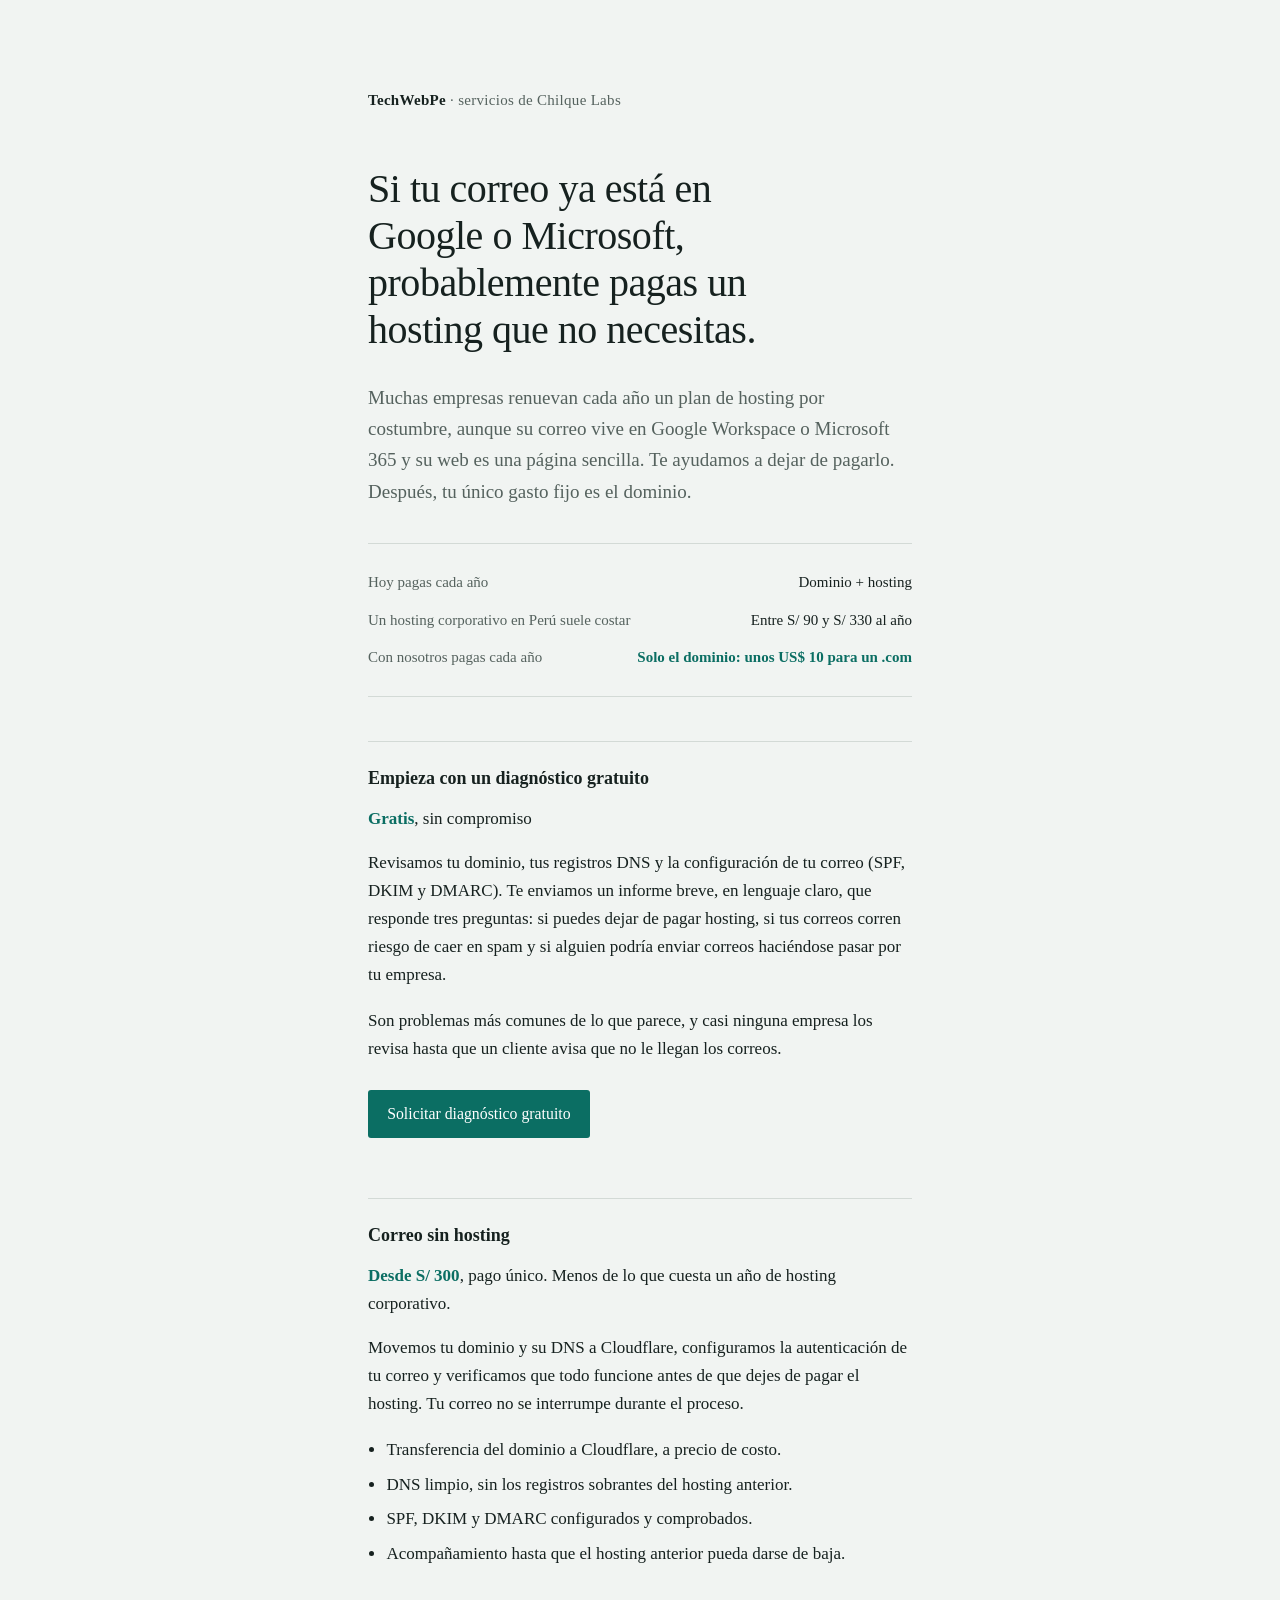
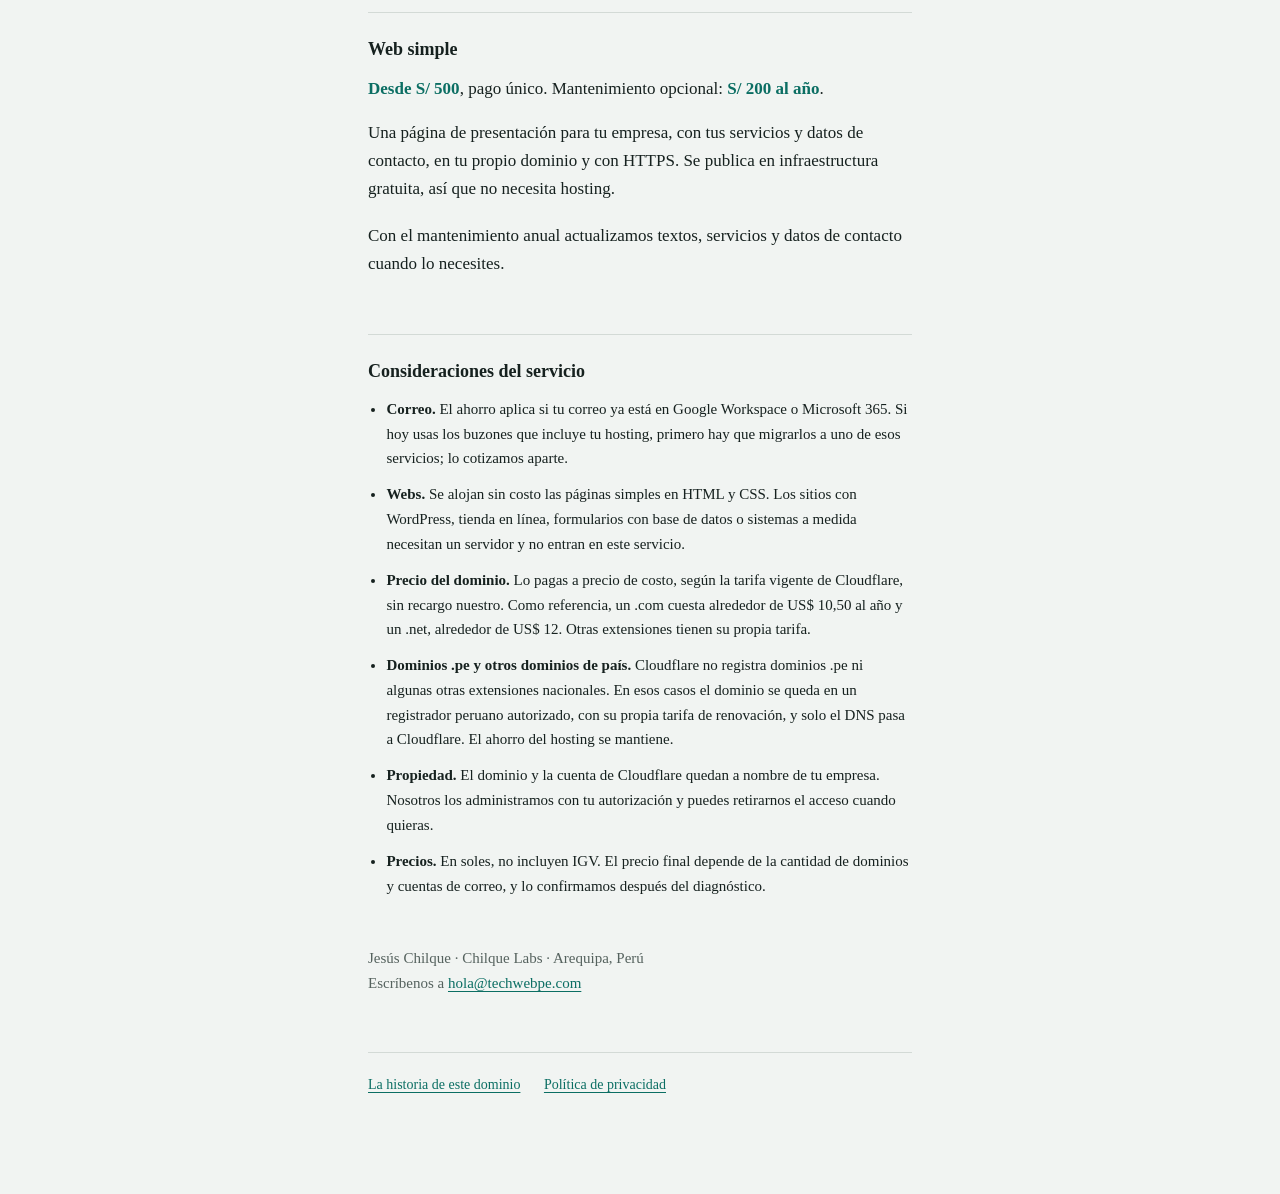
==== index.html @ 3a899a96 "Nueva portada de servicios y articulo de cierre en cierre.html" ====
<!DOCTYPE html>
<html lang="es">
<head>
<meta charset="utf-8">
<meta name="viewport" content="width=device-width, initial-scale=1">
<title>Deja de pagar un hosting que no usas — TechWebPe</title>
<meta name="description" content="Si el correo de tu empresa ya está en Google Workspace o Microsoft 365, probablemente pagas un hosting que no necesitas. Diagnóstico gratuito, migración y webs simples sin costo de hosting. Arequipa, Perú.">
<meta name="robots" content="index, follow">
<link rel="canonical" href="https://techwebpe.com/">
<link rel="stylesheet" href="estilo.css">
</head>
<body>
<main class="hoja">

  <p class="marca"><b>TechWebPe</b> · servicios de Chilque Labs</p>

  <h1>Si tu correo ya está en Google o Microsoft, probablemente pagas un hosting que no necesitas.</h1>

  <p class="entrada">Muchas empresas renuevan cada año un plan de hosting por costumbre, aunque su correo vive en Google Workspace o Microsoft 365 y su web es una página sencilla. Te ayudamos a dejar de pagarlo. Después, tu único gasto fijo es el dominio.</p>

  <dl class="comparacion">
    <div><dt>Hoy pagas cada año</dt><dd>Dominio + hosting</dd></div>
    <div><dt>Un hosting corporativo en Perú suele costar</dt><dd>Entre S/ 90 y S/ 330 al año</dd></div>
    <div class="ahora"><dt>Con nosotros pagas cada año</dt><dd>Solo el dominio: unos US$ 10 para un .com</dd></div>
  </dl>

  <section class="paquete">
    <h2>Empieza con un diagnóstico gratuito</h2>
    <p class="precio"><b>Gratis</b>, sin compromiso</p>
    <p>Revisamos tu dominio, tus registros DNS y la configuración de tu correo (SPF, DKIM y DMARC). Te enviamos un informe breve, en lenguaje claro, que responde tres preguntas: si puedes dejar de pagar hosting, si tus correos corren riesgo de caer en spam y si alguien podría enviar correos haciéndose pasar por tu empresa.</p>
    <p>Son problemas más comunes de lo que parece, y casi ninguna empresa los revisa hasta que un cliente avisa que no le llegan los correos.</p>
    <a class="llamado" href="mailto:hola@techwebpe.com?subject=Diagn%C3%B3stico%20gratuito&amp;body=Dominio%20de%20mi%20empresa%3A%20">Solicitar diagnóstico gratuito</a>
  </section>

  <section class="paquete">
    <h2>Correo sin hosting</h2>
    <p class="precio"><b>Desde S/ 300</b>, pago único. Menos de lo que cuesta un año de hosting corporativo.</p>
    <p>Movemos tu dominio y su DNS a Cloudflare, configuramos la autenticación de tu correo y verificamos que todo funcione antes de que dejes de pagar el hosting. Tu correo no se interrumpe durante el proceso.</p>
    <ul>
      <li>Transferencia del dominio a Cloudflare, a precio de costo.</li>
      <li>DNS limpio, sin los registros sobrantes del hosting anterior.</li>
      <li>SPF, DKIM y DMARC configurados y comprobados.</li>
      <li>Acompañamiento hasta que el hosting anterior pueda darse de baja.</li>
    </ul>
  </section>

  <section class="paquete">
    <h2>Web simple</h2>
    <p class="precio"><b>Desde S/ 500</b>, pago único. Mantenimiento opcional: <b>S/ 200 al año</b>.</p>
    <p>Una página de presentación para tu empresa, con tus servicios y datos de contacto, en tu propio dominio y con HTTPS. Se publica en infraestructura gratuita, así que no necesita hosting.</p>
    <p>Con el mantenimiento anual actualizamos textos, servicios y datos de contacto cuando lo necesites.</p>
  </section>

  <section class="consideraciones">
    <h2>Consideraciones del servicio</h2>
    <ul>
      <li><b>Correo.</b> El ahorro aplica si tu correo ya está en Google Workspace o Microsoft 365. Si hoy usas los buzones que incluye tu hosting, primero hay que migrarlos a uno de esos servicios; lo cotizamos aparte.</li>
      <li><b>Webs.</b> Se alojan sin costo las páginas simples en HTML y CSS. Los sitios con WordPress, tienda en línea, formularios con base de datos o sistemas a medida necesitan un servidor y no entran en este servicio.</li>
      <li><b>Precio del dominio.</b> Lo pagas a precio de costo, según la tarifa vigente de Cloudflare, sin recargo nuestro. Como referencia, un .com cuesta alrededor de US$ 10,50 al año y un .net, alrededor de US$ 12. Otras extensiones tienen su propia tarifa.</li>
      <li><b>Dominios .pe y otros dominios de país.</b> Cloudflare no registra dominios .pe ni algunas otras extensiones nacionales. En esos casos el dominio se queda en un registrador peruano autorizado, con su propia tarifa de renovación, y solo el DNS pasa a Cloudflare. El ahorro del hosting se mantiene.</li>
      <li><b>Propiedad.</b> El dominio y la cuenta de Cloudflare quedan a nombre de tu empresa. Nosotros los administramos con tu autorización y puedes retirarnos el acceso cuando quieras.</li>
      <li><b>Precios.</b> En soles, no incluyen IGV. El precio final depende de la cantidad de dominios y cuentas de correo, y lo confirmamos después del diagnóstico.</li>
    </ul>
  </section>

  <p class="firma">Jesús Chilque · Chilque Labs · Arequipa, Perú<br>
  Escríbenos a <a href="mailto:hola@techwebpe.com">hola@techwebpe.com</a></p>

  <p class="pie">
    <a href="cierre.html">La historia de este dominio</a>
    <a href="privacidad.html">Política de privacidad</a>
  </p>

</main>
</body>
</html>
---- estilo.css ----
/* TechWebPe — hoja de estilo única. Sin dependencias externas. */

:root {
  --papel: #f1f4f2;
  --tinta: #16211f;
  --tinta-suave: #55625e;
  --regla: #d3dad6;
  --acento: #0b6e63;
  --medida: 34rem;
}

*,
*::before,
*::after {
  box-sizing: border-box;
}

html {
  -webkit-text-size-adjust: 100%;
}

body {
  margin: 0;
  padding: 0 1.5rem 5rem;
  background: var(--papel);
  color: var(--tinta);
  font-family: Iowan Old Style, Palatino Linotype, Palatino, Georgia, serif;
  font-size: 1.0625rem;
  line-height: 1.65;
  text-rendering: optimizeLegibility;
}

.hoja {
  max-width: var(--medida);
  margin: 0 auto;
  padding-top: 5.5rem;
}

.marca {
  margin: 0 0 3.25rem;
  font-size: 0.9375rem;
  letter-spacing: 0.02em;
  color: var(--tinta-suave);
}

.marca b {
  font-weight: 600;
  color: var(--tinta);
}

h1 {
  margin: 0 0 1.75rem;
  font-size: clamp(1.75rem, 5.5vw, 2.5rem);
  font-weight: 400;
  line-height: 1.18;
  letter-spacing: -0.012em;
  max-width: 22ch;
}

h2 {
  margin: 3rem 0 0.875rem;
  font-size: 1.125rem;
  font-weight: 600;
  line-height: 1.35;
}

p {
  margin: 0 0 1.15rem;
}

.entrada {
  font-size: 1.1875rem;
  color: var(--tinta-suave);
}

a {
  color: var(--acento);
  text-decoration-thickness: 1px;
  text-underline-offset: 0.18em;
}

a:hover {
  color: var(--tinta);
}

a:focus-visible {
  outline: 2px solid var(--acento);
  outline-offset: 3px;
  border-radius: 2px;
}

/* Ficha técnica: pares dato/valor, no decoración */
.ficha {
  margin: 3.5rem 0 0;
  padding-top: 1.25rem;
  border-top: 1px solid var(--regla);
  font-size: 0.9375rem;
  line-height: 1.5;
}

.ficha div {
  display: flex;
  gap: 1rem;
  padding: 0.45rem 0;
}

.ficha dt {
  flex: 0 0 9.5rem;
  color: var(--tinta-suave);
}

.ficha dd {
  margin: 0;
}

.pie {
  margin-top: 3.5rem;
  padding-top: 1.25rem;
  border-top: 1px solid var(--regla);
  font-size: 0.875rem;
  color: var(--tinta-suave);
}

.pie a + a {
  margin-left: 1.25rem;
}

ul {
  margin: 0 0 1.15rem;
  padding-left: 1.15rem;
}

li {
  margin-bottom: 0.4rem;
}

@media (max-width: 30rem) {
  .hoja {
    padding-top: 3.5rem;
  }

  .ficha div {
    display: block;
  }

  .ficha dt {
    margin-bottom: 0.1rem;
  }
}

/* --- Gráfico y datos de la página de cierre --- */

.grafico {
  margin: 2.5rem 0 2.75rem;
}

.grafico svg {
  display: block;
  width: 100%;
  height: auto;
}

.grafico figcaption {
  margin-top: 0.75rem;
  font-size: 0.875rem;
  line-height: 1.5;
  color: var(--tinta-suave);
}

.barra {
  fill: var(--acento);
}

.eje {
  stroke: var(--regla);
  stroke-width: 1;
}

.rotulo {
  fill: #55625e;
  font-family: inherit;
  font-size: 11px;
}

.cifras {
  margin: 2.25rem 0;
  padding: 1.5rem 0;
  border-top: 1px solid var(--regla);
  border-bottom: 1px solid var(--regla);
}

.cifras div {
  display: flex;
  justify-content: space-between;
  gap: 1rem;
  padding: 0.4rem 0;
  font-size: 0.9375rem;
}

.cifras dt {
  color: var(--tinta-suave);
}

.cifras dd {
  margin: 0;
  font-variant-numeric: tabular-nums;
}

.firma {
  margin-top: 3rem;
  font-size: 0.9375rem;
  color: var(--tinta-suave);
}

/* --- Portada de servicios --- */

.marca a {
  color: inherit;
  text-decoration: none;
}

.comparacion {
  margin: 2.25rem 0 2.5rem;
  padding: 1.25rem 0;
  border-top: 1px solid var(--regla);
  border-bottom: 1px solid var(--regla);
}

.comparacion div {
  display: flex;
  justify-content: space-between;
  gap: 1rem;
  padding: 0.4rem 0;
  font-size: 0.9375rem;
}

.comparacion dt {
  color: var(--tinta-suave);
}

.comparacion dd {
  margin: 0;
  text-align: right;
}

.comparacion .ahora dd {
  color: var(--acento);
  font-weight: 600;
}

.paquete {
  margin: 2.75rem 0 0;
  padding-top: 1.5rem;
  border-top: 1px solid var(--regla);
}

.paquete h2 {
  margin-top: 0;
}

.precio {
  margin: 0 0 1rem;
  font-size: 1.0625rem;
}

.precio b {
  font-weight: 600;
  color: var(--acento);
}

.llamado {
  display: inline-block;
  margin: 0.5rem 0 1rem;
  padding: 0.7rem 1.2rem;
  background: var(--acento);
  color: #ffffff;
  text-decoration: none;
  border-radius: 3px;
  font-size: 0.9875rem;
}

.llamado:hover {
  background: var(--tinta);
  color: #ffffff;
}

.consideraciones {
  margin-top: 3.5rem;
  padding-top: 1.5rem;
  border-top: 1px solid var(--regla);
  font-size: 0.9375rem;
}

.consideraciones h2 {
  margin-top: 0;
}

.consideraciones li {
  margin-bottom: 0.7rem;
}

@media (max-width: 30rem) {
  .comparacion div {
    display: block;
  }

  .comparacion dd {
    text-align: left;
  }
}
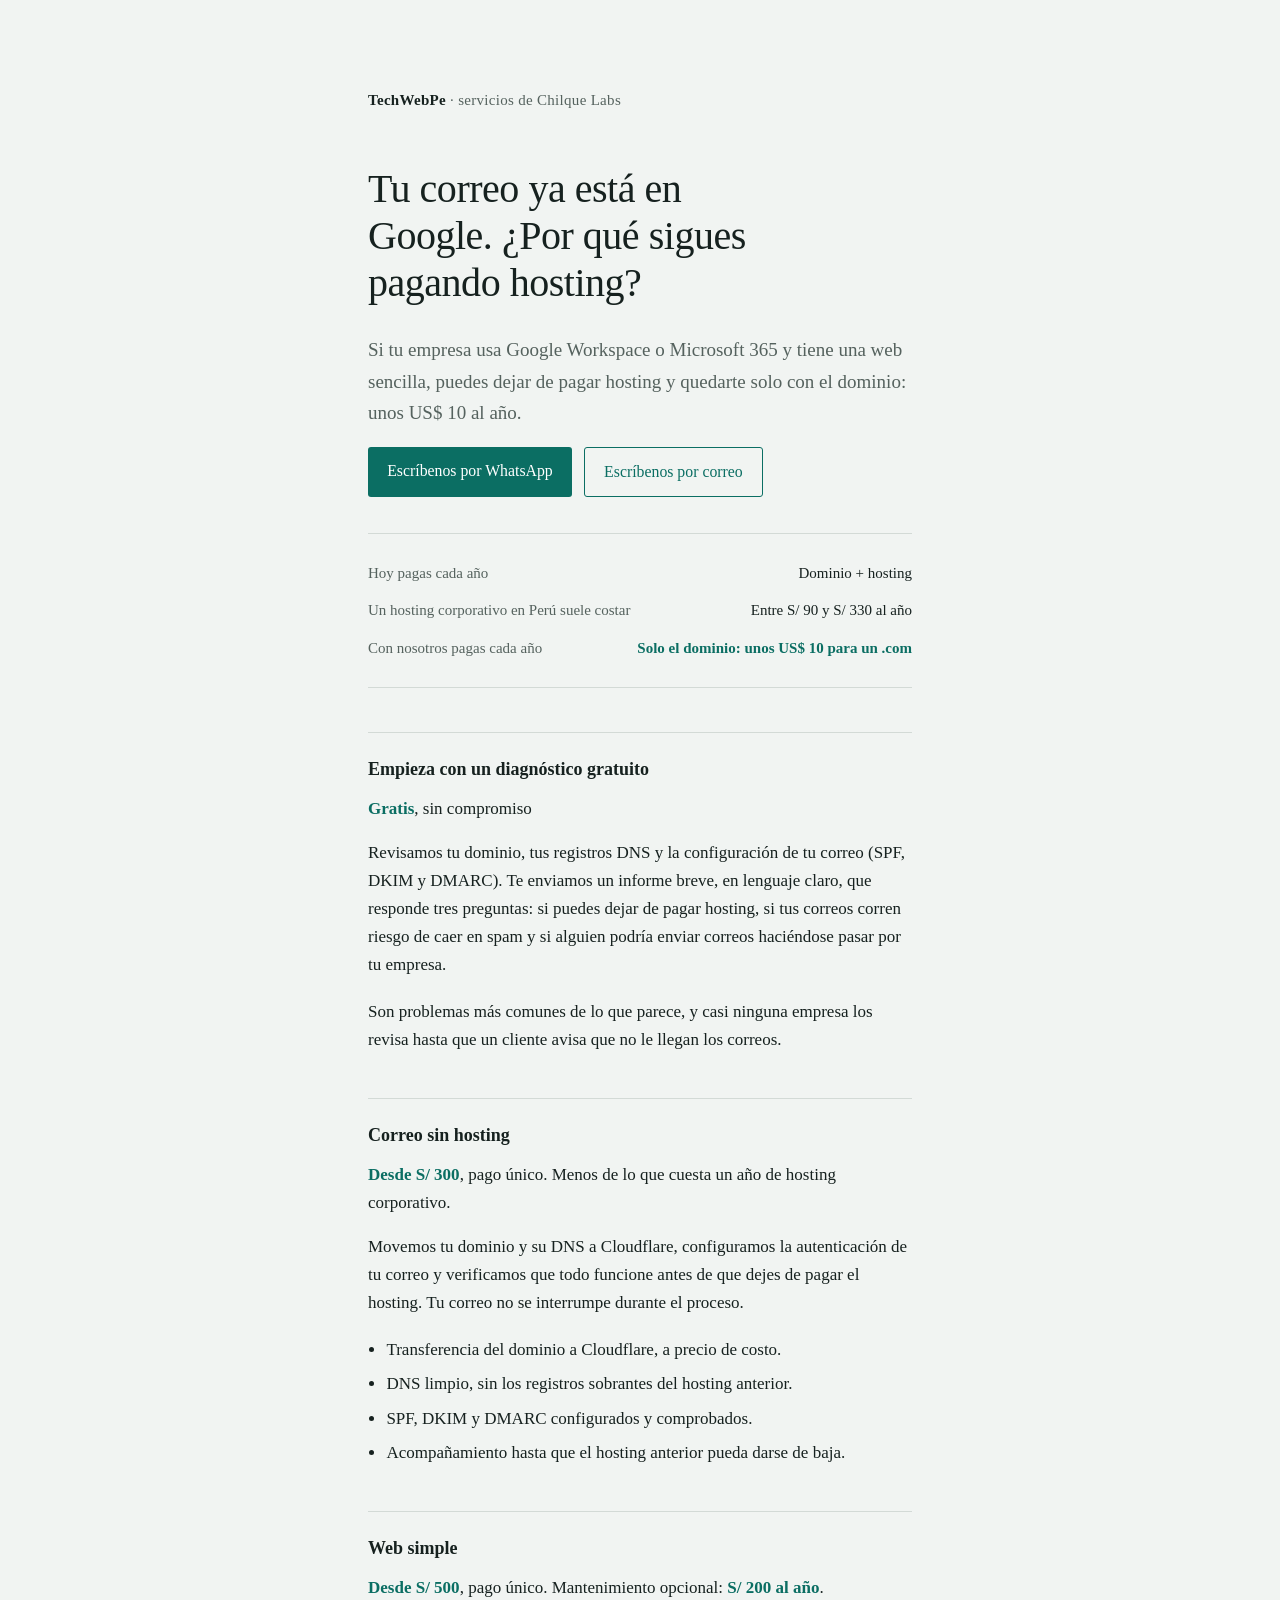
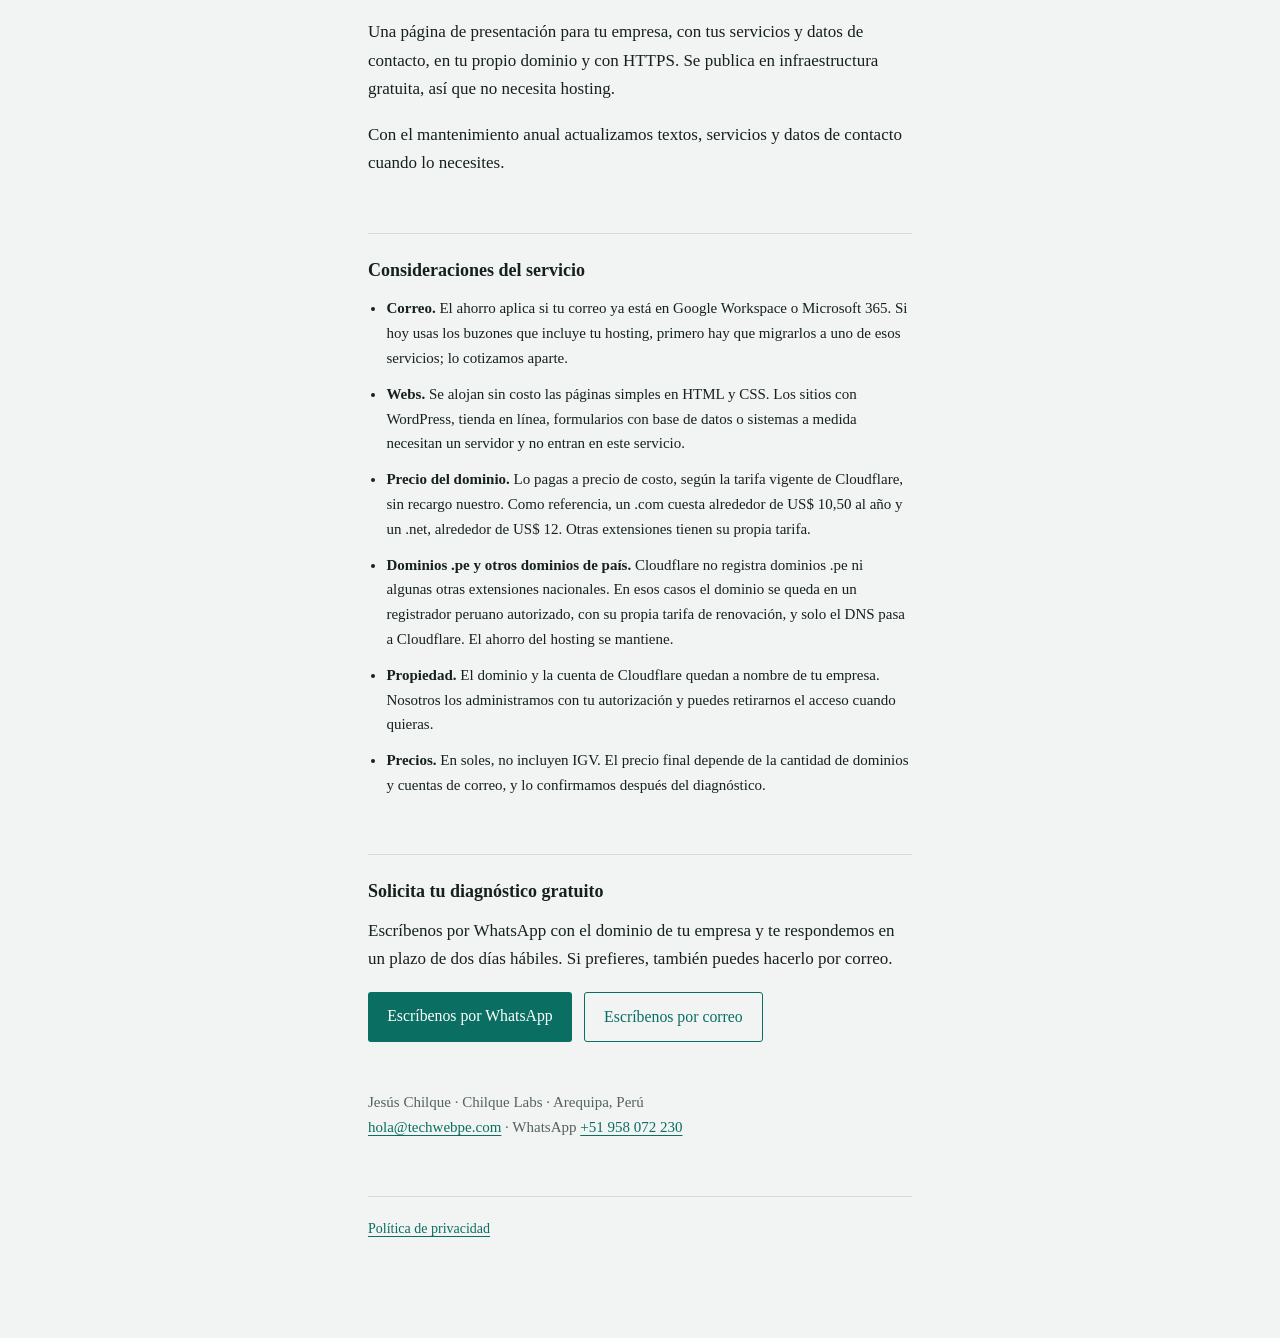
==== commit 5eaec611: "Portada con contacto por WhatsApp (version correcta)" ====
--- a/index.html
+++ b/index.html
@@ -3,8 +3,8 @@
 <head>
 <meta charset="utf-8">
 <meta name="viewport" content="width=device-width, initial-scale=1">
-<title>Deja de pagar un hosting que no usas — TechWebPe</title>
-<meta name="description" content="Si el correo de tu empresa ya está en Google Workspace o Microsoft 365, probablemente pagas un hosting que no necesitas. Diagnóstico gratuito, migración y webs simples sin costo de hosting. Arequipa, Perú.">
+<title>Tu correo ya está en Google. ¿Por qué sigues pagando hosting? — TechWebPe</title>
+<meta name="description" content="Si el correo de tu empresa ya está en Google Workspace o Microsoft 365, puedes dejar de pagar hosting y quedarte solo con el dominio. Diagnóstico gratuito, migración y webs simples sin costo de hosting. Arequipa, Perú.">
 <meta name="robots" content="index, follow">
 <link rel="canonical" href="https://techwebpe.com/">
 <link rel="stylesheet" href="estilo.css">
@@ -14,9 +14,14 @@
 
   <p class="marca"><b>TechWebPe</b> · servicios de Chilque Labs</p>
 
-  <h1>Si tu correo ya está en Google o Microsoft, probablemente pagas un hosting que no necesitas.</h1>
+  <h1>Tu correo ya está en Google. ¿Por qué sigues pagando hosting?</h1>
 
-  <p class="entrada">Muchas empresas renuevan cada año un plan de hosting por costumbre, aunque su correo vive en Google Workspace o Microsoft 365 y su web es una página sencilla. Te ayudamos a dejar de pagarlo. Después, tu único gasto fijo es el dominio.</p>
+  <p class="entrada">Si tu empresa usa Google Workspace o Microsoft 365 y tiene una web sencilla, puedes dejar de pagar hosting y quedarte solo con el dominio: unos US$ 10 al año.</p>
+
+  <p class="acciones">
+    <a class="llamado" href="https://wa.me/51958072230?text=Hola%2C%20quiero%20el%20diagn%C3%B3stico%20gratuito%20de%20mi%20dominio%20y%20correo.">Escríbenos por WhatsApp</a>
+    <a class="llamado secundario" href="mailto:hola@techwebpe.com?subject=Diagn%C3%B3stico%20gratuito&amp;body=Dominio%20de%20mi%20empresa%3A%20">Escríbenos por correo</a>
+  </p>
 
   <dl class="comparacion">
     <div><dt>Hoy pagas cada año</dt><dd>Dominio + hosting</dd></div>
@@ -29,7 +34,6 @@
     <p class="precio"><b>Gratis</b>, sin compromiso</p>
     <p>Revisamos tu dominio, tus registros DNS y la configuración de tu correo (SPF, DKIM y DMARC). Te enviamos un informe breve, en lenguaje claro, que responde tres preguntas: si puedes dejar de pagar hosting, si tus correos corren riesgo de caer en spam y si alguien podría enviar correos haciéndose pasar por tu empresa.</p>
     <p>Son problemas más comunes de lo que parece, y casi ninguna empresa los revisa hasta que un cliente avisa que no le llegan los correos.</p>
-    <a class="llamado" href="mailto:hola@techwebpe.com?subject=Diagn%C3%B3stico%20gratuito&amp;body=Dominio%20de%20mi%20empresa%3A%20">Solicitar diagnóstico gratuito</a>
   </section>
 
   <section class="paquete">
@@ -63,14 +67,23 @@
     </ul>
   </section>
 
+  <section class="contacto" id="contacto">
+    <h2>Solicita tu diagnóstico gratuito</h2>
+    <p>Escríbenos por WhatsApp con el dominio de tu empresa y te respondemos en un plazo de dos días hábiles. Si prefieres, también puedes hacerlo por correo.</p>
+    <p class="acciones">
+      <a class="llamado" href="https://wa.me/51958072230?text=Hola%2C%20quiero%20el%20diagn%C3%B3stico%20gratuito.%20Dominio%20de%20mi%20empresa%3A%20">Escríbenos por WhatsApp</a>
+      <a class="llamado secundario" href="mailto:hola@techwebpe.com?subject=Diagn%C3%B3stico%20gratuito&amp;body=Dominio%20de%20mi%20empresa%3A%20">Escríbenos por correo</a>
+    </p>
+  </section>
+
   <p class="firma">Jesús Chilque · Chilque Labs · Arequipa, Perú<br>
-  Escríbenos a <a href="mailto:hola@techwebpe.com">hola@techwebpe.com</a></p>
+  <a href="mailto:hola@techwebpe.com">hola@techwebpe.com</a> · WhatsApp <a href="https://wa.me/51958072230">+51 958 072 230</a></p>
 
   <p class="pie">
-    <a href="cierre.html">La historia de este dominio</a>
     <a href="privacidad.html">Política de privacidad</a>
   </p>
 
 </main>
+
 </body>
 </html>
--- a/estilo.css
+++ b/estilo.css
@@ -308,3 +308,114 @@
     text-align: left;
   }
 }
+
+/* --- Acciones y formulario de contacto --- */
+
+.acciones {
+  display: flex;
+  flex-wrap: wrap;
+  gap: 0.75rem;
+  margin: 0.5rem 0 0;
+}
+
+.acciones .llamado {
+  margin: 0;
+}
+
+.llamado.secundario {
+  background: transparent;
+  color: var(--acento);
+  border: 1px solid var(--acento);
+}
+
+.llamado.secundario:hover {
+  background: var(--acento);
+  color: #ffffff;
+}
+
+.contacto {
+  margin-top: 3.5rem;
+  padding-top: 1.5rem;
+  border-top: 1px solid var(--regla);
+}
+
+.contacto h2 {
+  margin-top: 0;
+}
+
+.contacto form {
+  display: flex;
+  flex-direction: column;
+}
+
+.contacto label {
+  margin: 1rem 0 0.3rem;
+  font-size: 0.9375rem;
+}
+
+.contacto .opcional {
+  color: var(--tinta-suave);
+}
+
+.contacto input,
+.contacto textarea {
+  width: 100%;
+  padding: 0.6rem 0.7rem;
+  font: inherit;
+  font-size: 1rem;
+  color: var(--tinta);
+  background: #ffffff;
+  border: 1px solid var(--regla);
+  border-radius: 3px;
+}
+
+.contacto input:focus-visible,
+.contacto textarea:focus-visible {
+  outline: 2px solid var(--acento);
+  outline-offset: 1px;
+  border-color: var(--acento);
+}
+
+.contacto .cf-turnstile {
+  margin-top: 1.25rem;
+}
+
+.contacto button.llamado {
+  align-self: flex-start;
+  margin-top: 1.25rem;
+  border: 0;
+  font: inherit;
+  cursor: pointer;
+}
+
+.contacto button.llamado:disabled {
+  opacity: 0.6;
+  cursor: wait;
+}
+
+.trampa {
+  position: absolute;
+  left: -9999px;
+  width: 1px;
+  height: 1px;
+  overflow: hidden;
+}
+
+.estado {
+  min-height: 1.5rem;
+  margin: 1rem 0 0;
+  font-size: 0.9375rem;
+}
+
+.estado.exito {
+  color: var(--acento);
+}
+
+.estado.error {
+  color: #a3312a;
+}
+
+.nota {
+  font-size: 0.875rem;
+  color: var(--tinta-suave);
+}
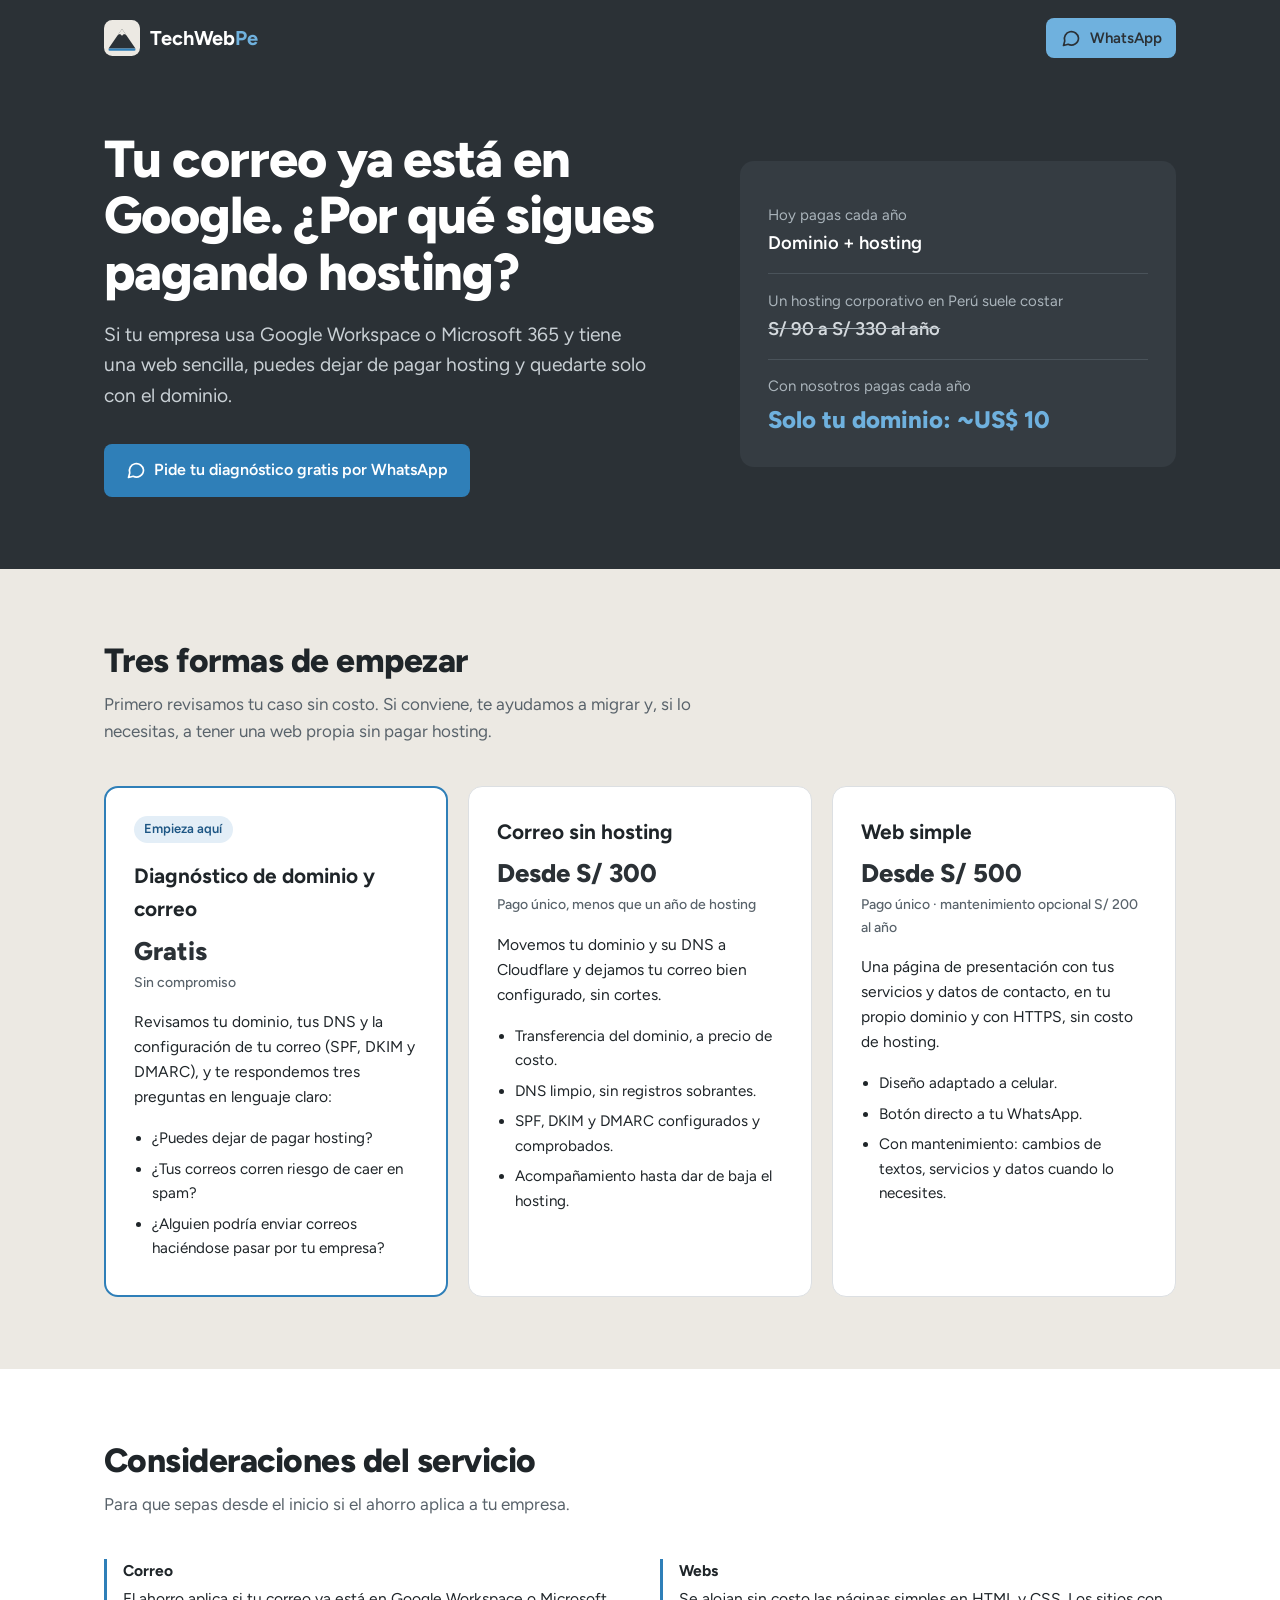
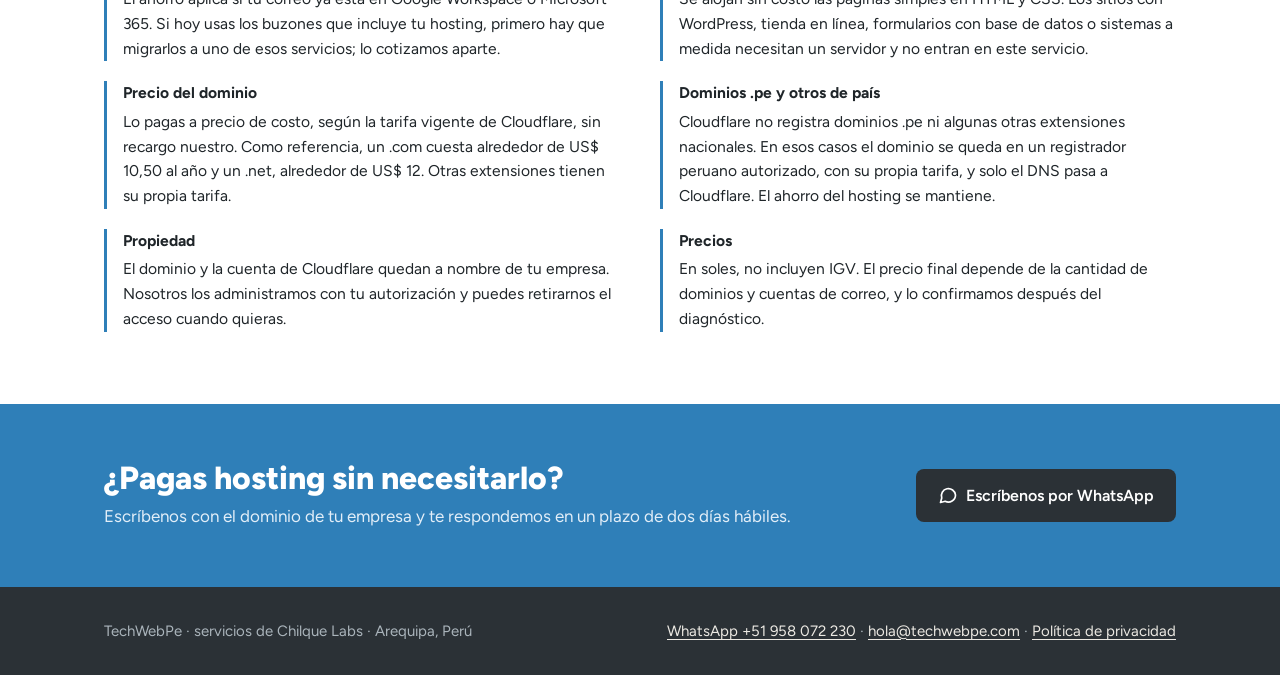
==== commit 672167be: "Nueva identidad visual y WhatsApp en pestaña nueva" ====
--- a/index.html
+++ b/index.html
@@ -6,84 +6,129 @@
 <title>Tu correo ya está en Google. ¿Por qué sigues pagando hosting? — TechWebPe</title>
 <meta name="description" content="Si el correo de tu empresa ya está en Google Workspace o Microsoft 365, puedes dejar de pagar hosting y quedarte solo con el dominio. Diagnóstico gratuito, migración y webs simples sin costo de hosting. Arequipa, Perú.">
 <meta name="robots" content="index, follow">
+<meta name="theme-color" content="#2b3136">
 <link rel="canonical" href="https://techwebpe.com/">
+<link rel="icon" href="logo.svg" type="image/svg+xml">
+<link rel="preconnect" href="https://fonts.googleapis.com">
+<link rel="preconnect" href="https://fonts.gstatic.com" crossorigin>
+<link href="https://fonts.googleapis.com/css2?family=Figtree:wght@400;500;600;700;800&display=swap" rel="stylesheet">
 <link rel="stylesheet" href="estilo.css">
 </head>
 <body>
-<main class="hoja">
 
-  <p class="marca"><b>TechWebPe</b> · servicios de Chilque Labs</p>
+<header class="cabecera">
+  <div class="contenedor">
+    <a class="logo" href="./"><img src="logo.svg" alt="" width="36" height="36"><span>TechWeb<b>Pe</b></span></a>
+    <a class="boton claro chico" aria-label="Escríbenos por WhatsApp" href="https://wa.me/51958072230?text=Hola%2C%20quiero%20el%20diagn%C3%B3stico%20gratuito%20de%20mi%20dominio%20y%20correo." target="_blank" rel="noopener noreferrer">
+      <svg viewBox="0 0 24 24" fill="none" stroke="currentColor" stroke-width="2" stroke-linecap="round" stroke-linejoin="round" aria-hidden="true"><path d="M21 12a8.5 8.5 0 0 1-12.4 7.5L3 21l1.5-5.4A8.5 8.5 0 1 1 21 12z"/></svg>
+      <span>WhatsApp</span>
+    </a>
+  </div>
+</header>
 
-  <h1>Tu correo ya está en Google. ¿Por qué sigues pagando hosting?</h1>
+<main>
 
-  <p class="entrada">Si tu empresa usa Google Workspace o Microsoft 365 y tiene una web sencilla, puedes dejar de pagar hosting y quedarte solo con el dominio: unos US$ 10 al año.</p>
+  <section class="portada">
+    <div class="contenedor">
+      <div>
+        <h1>Tu correo ya está en Google. ¿Por qué sigues pagando hosting?</h1>
+        <p class="entrada">Si tu empresa usa Google Workspace o Microsoft 365 y tiene una web sencilla, puedes dejar de pagar hosting y quedarte solo con el dominio.</p>
+        <a class="boton" href="https://wa.me/51958072230?text=Hola%2C%20quiero%20el%20diagn%C3%B3stico%20gratuito%20de%20mi%20dominio%20y%20correo." target="_blank" rel="noopener noreferrer">
+          <svg viewBox="0 0 24 24" fill="none" stroke="currentColor" stroke-width="2" stroke-linecap="round" stroke-linejoin="round" aria-hidden="true"><path d="M21 12a8.5 8.5 0 0 1-12.4 7.5L3 21l1.5-5.4A8.5 8.5 0 1 1 21 12z"/></svg>
+          Pide tu diagnóstico gratis por WhatsApp
+        </a>
+      </div>
 
-  <p class="acciones">
-    <a class="llamado" href="https://wa.me/51958072230?text=Hola%2C%20quiero%20el%20diagn%C3%B3stico%20gratuito%20de%20mi%20dominio%20y%20correo.">Escríbenos por WhatsApp</a>
-    <a class="llamado secundario" href="mailto:hola@techwebpe.com?subject=Diagn%C3%B3stico%20gratuito&amp;body=Dominio%20de%20mi%20empresa%3A%20">Escríbenos por correo</a>
-  </p>
-
-  <dl class="comparacion">
-    <div><dt>Hoy pagas cada año</dt><dd>Dominio + hosting</dd></div>
-    <div><dt>Un hosting corporativo en Perú suele costar</dt><dd>Entre S/ 90 y S/ 330 al año</dd></div>
-    <div class="ahora"><dt>Con nosotros pagas cada año</dt><dd>Solo el dominio: unos US$ 10 para un .com</dd></div>
-  </dl>
-
-  <section class="paquete">
-    <h2>Empieza con un diagnóstico gratuito</h2>
-    <p class="precio"><b>Gratis</b>, sin compromiso</p>
-    <p>Revisamos tu dominio, tus registros DNS y la configuración de tu correo (SPF, DKIM y DMARC). Te enviamos un informe breve, en lenguaje claro, que responde tres preguntas: si puedes dejar de pagar hosting, si tus correos corren riesgo de caer en spam y si alguien podría enviar correos haciéndose pasar por tu empresa.</p>
-    <p>Son problemas más comunes de lo que parece, y casi ninguna empresa los revisa hasta que un cliente avisa que no le llegan los correos.</p>
+      <div class="ahorro">
+        <dl>
+          <div class="fila"><dt>Hoy pagas cada año</dt><dd>Dominio + hosting</dd></div>
+          <div class="fila tachado"><dt>Un hosting corporativo en Perú suele costar</dt><dd>S/ 90 a S/ 330 al año</dd></div>
+          <div class="fila ahora"><dt>Con nosotros pagas cada año</dt><dd>Solo tu dominio: ~US$ 10</dd></div>
+        </dl>
+      </div>
+    </div>
   </section>
 
-  <section class="paquete">
-    <h2>Correo sin hosting</h2>
-    <p class="precio"><b>Desde S/ 300</b>, pago único. Menos de lo que cuesta un año de hosting corporativo.</p>
-    <p>Movemos tu dominio y su DNS a Cloudflare, configuramos la autenticación de tu correo y verificamos que todo funcione antes de que dejes de pagar el hosting. Tu correo no se interrumpe durante el proceso.</p>
-    <ul>
-      <li>Transferencia del dominio a Cloudflare, a precio de costo.</li>
-      <li>DNS limpio, sin los registros sobrantes del hosting anterior.</li>
-      <li>SPF, DKIM y DMARC configurados y comprobados.</li>
-      <li>Acompañamiento hasta que el hosting anterior pueda darse de baja.</li>
-    </ul>
+  <section class="seccion sillar">
+    <div class="contenedor">
+      <h2>Tres formas de empezar</h2>
+      <p class="intro">Primero revisamos tu caso sin costo. Si conviene, te ayudamos a migrar y, si lo necesitas, a tener una web propia sin pagar hosting.</p>
+
+      <div class="paquetes">
+        <article class="paquete destacado">
+          <p class="etiqueta">Empieza aquí</p>
+          <h3>Diagnóstico de dominio y correo</h3>
+          <p class="precio">Gratis<small>Sin compromiso</small></p>
+          <p>Revisamos tu dominio, tus DNS y la configuración de tu correo (SPF, DKIM y DMARC), y te respondemos tres preguntas en lenguaje claro:</p>
+          <ul>
+            <li>¿Puedes dejar de pagar hosting?</li>
+            <li>¿Tus correos corren riesgo de caer en spam?</li>
+            <li>¿Alguien podría enviar correos haciéndose pasar por tu empresa?</li>
+          </ul>
+        </article>
+
+        <article class="paquete">
+          <h3>Correo sin hosting</h3>
+          <p class="precio">Desde S/ 300<small>Pago único, menos que un año de hosting</small></p>
+          <p>Movemos tu dominio y su DNS a Cloudflare y dejamos tu correo bien configurado, sin cortes.</p>
+          <ul>
+            <li>Transferencia del dominio, a precio de costo.</li>
+            <li>DNS limpio, sin registros sobrantes.</li>
+            <li>SPF, DKIM y DMARC configurados y comprobados.</li>
+            <li>Acompañamiento hasta dar de baja el hosting.</li>
+          </ul>
+        </article>
+
+        <article class="paquete">
+          <h3>Web simple</h3>
+          <p class="precio">Desde S/ 500<small>Pago único · mantenimiento opcional S/ 200 al año</small></p>
+          <p>Una página de presentación con tus servicios y datos de contacto, en tu propio dominio y con HTTPS, sin costo de hosting.</p>
+          <ul>
+            <li>Diseño adaptado a celular.</li>
+            <li>Botón directo a tu WhatsApp.</li>
+            <li>Con mantenimiento: cambios de textos, servicios y datos cuando lo necesites.</li>
+          </ul>
+        </article>
+      </div>
+    </div>
   </section>
 
-  <section class="paquete">
-    <h2>Web simple</h2>
-    <p class="precio"><b>Desde S/ 500</b>, pago único. Mantenimiento opcional: <b>S/ 200 al año</b>.</p>
-    <p>Una página de presentación para tu empresa, con tus servicios y datos de contacto, en tu propio dominio y con HTTPS. Se publica en infraestructura gratuita, así que no necesita hosting.</p>
-    <p>Con el mantenimiento anual actualizamos textos, servicios y datos de contacto cuando lo necesites.</p>
+  <section class="seccion">
+    <div class="contenedor">
+      <h2>Consideraciones del servicio</h2>
+      <p class="intro">Para que sepas desde el inicio si el ahorro aplica a tu empresa.</p>
+      <ul class="consideraciones">
+        <li><b>Correo</b>El ahorro aplica si tu correo ya está en Google Workspace o Microsoft 365. Si hoy usas los buzones que incluye tu hosting, primero hay que migrarlos a uno de esos servicios; lo cotizamos aparte.</li>
+        <li><b>Webs</b>Se alojan sin costo las páginas simples en HTML y CSS. Los sitios con WordPress, tienda en línea, formularios con base de datos o sistemas a medida necesitan un servidor y no entran en este servicio.</li>
+        <li><b>Precio del dominio</b>Lo pagas a precio de costo, según la tarifa vigente de Cloudflare, sin recargo nuestro. Como referencia, un .com cuesta alrededor de US$ 10,50 al año y un .net, alrededor de US$ 12. Otras extensiones tienen su propia tarifa.</li>
+        <li><b>Dominios .pe y otros de país</b>Cloudflare no registra dominios .pe ni algunas otras extensiones nacionales. En esos casos el dominio se queda en un registrador peruano autorizado, con su propia tarifa, y solo el DNS pasa a Cloudflare. El ahorro del hosting se mantiene.</li>
+        <li><b>Propiedad</b>El dominio y la cuenta de Cloudflare quedan a nombre de tu empresa. Nosotros los administramos con tu autorización y puedes retirarnos el acceso cuando quieras.</li>
+        <li><b>Precios</b>En soles, no incluyen IGV. El precio final depende de la cantidad de dominios y cuentas de correo, y lo confirmamos después del diagnóstico.</li>
+      </ul>
+    </div>
   </section>
 
-  <section class="consideraciones">
-    <h2>Consideraciones del servicio</h2>
-    <ul>
-      <li><b>Correo.</b> El ahorro aplica si tu correo ya está en Google Workspace o Microsoft 365. Si hoy usas los buzones que incluye tu hosting, primero hay que migrarlos a uno de esos servicios; lo cotizamos aparte.</li>
-      <li><b>Webs.</b> Se alojan sin costo las páginas simples en HTML y CSS. Los sitios con WordPress, tienda en línea, formularios con base de datos o sistemas a medida necesitan un servidor y no entran en este servicio.</li>
-      <li><b>Precio del dominio.</b> Lo pagas a precio de costo, según la tarifa vigente de Cloudflare, sin recargo nuestro. Como referencia, un .com cuesta alrededor de US$ 10,50 al año y un .net, alrededor de US$ 12. Otras extensiones tienen su propia tarifa.</li>
-      <li><b>Dominios .pe y otros dominios de país.</b> Cloudflare no registra dominios .pe ni algunas otras extensiones nacionales. En esos casos el dominio se queda en un registrador peruano autorizado, con su propia tarifa de renovación, y solo el DNS pasa a Cloudflare. El ahorro del hosting se mantiene.</li>
-      <li><b>Propiedad.</b> El dominio y la cuenta de Cloudflare quedan a nombre de tu empresa. Nosotros los administramos con tu autorización y puedes retirarnos el acceso cuando quieras.</li>
-      <li><b>Precios.</b> En soles, no incluyen IGV. El precio final depende de la cantidad de dominios y cuentas de correo, y lo confirmamos después del diagnóstico.</li>
-    </ul>
+  <section class="final">
+    <div class="contenedor">
+      <div>
+        <h2>¿Pagas hosting sin necesitarlo?</h2>
+        <p>Escríbenos con el dominio de tu empresa y te respondemos en un plazo de dos días hábiles.</p>
+      </div>
+      <a class="boton" href="https://wa.me/51958072230?text=Hola%2C%20quiero%20el%20diagn%C3%B3stico%20gratuito.%20Dominio%20de%20mi%20empresa%3A%20" target="_blank" rel="noopener noreferrer">
+        <svg viewBox="0 0 24 24" fill="none" stroke="currentColor" stroke-width="2" stroke-linecap="round" stroke-linejoin="round" aria-hidden="true"><path d="M21 12a8.5 8.5 0 0 1-12.4 7.5L3 21l1.5-5.4A8.5 8.5 0 1 1 21 12z"/></svg>
+        Escríbenos por WhatsApp
+      </a>
+    </div>
   </section>
-
-  <section class="contacto" id="contacto">
-    <h2>Solicita tu diagnóstico gratuito</h2>
-    <p>Escríbenos por WhatsApp con el dominio de tu empresa y te respondemos en un plazo de dos días hábiles. Si prefieres, también puedes hacerlo por correo.</p>
-    <p class="acciones">
-      <a class="llamado" href="https://wa.me/51958072230?text=Hola%2C%20quiero%20el%20diagn%C3%B3stico%20gratuito.%20Dominio%20de%20mi%20empresa%3A%20">Escríbenos por WhatsApp</a>
-      <a class="llamado secundario" href="mailto:hola@techwebpe.com?subject=Diagn%C3%B3stico%20gratuito&amp;body=Dominio%20de%20mi%20empresa%3A%20">Escríbenos por correo</a>
-    </p>
-  </section>
-
-  <p class="firma">Jesús Chilque · Chilque Labs · Arequipa, Perú<br>
-  <a href="mailto:hola@techwebpe.com">hola@techwebpe.com</a> · WhatsApp <a href="https://wa.me/51958072230">+51 958 072 230</a></p>
-
-  <p class="pie">
-    <a href="privacidad.html">Política de privacidad</a>
-  </p>
 
 </main>
 
+<footer class="pie">
+  <div class="contenedor">
+    <p>TechWebPe · servicios de Chilque Labs · Arequipa, Perú</p>
+    <p><a href="https://wa.me/51958072230" target="_blank" rel="noopener noreferrer">WhatsApp +51 958 072 230</a> · <a href="mailto:hola@techwebpe.com">hola@techwebpe.com</a> · <a href="privacidad.html">Política de privacidad</a></p>
+  </div>
+</footer>
+
 </body>
 </html>
--- a/estilo.css
+++ b/estilo.css
@@ -1,421 +1,142 @@
-/* TechWebPe — hoja de estilo única. Sin dependencias externas. */
+/* TechWebPe — identidad "Arequipa volcánica": basalto, sillar y cielo */
 
 :root {
-  --papel: #f1f4f2;
-  --tinta: #16211f;
-  --tinta-suave: #55625e;
-  --regla: #d3dad6;
-  --acento: #0b6e63;
-  --medida: 34rem;
+  --basalto: #2b3136;
+  --basalto-2: #353c42;
+  --sillar: #ece9e3;
+  --cielo: #2f7fb8;
+  --cielo-claro: #6fb1de;
+  --blanco: #ffffff;
+  --tinta: #1f2529;
+  --tinta-suave: #59636b;
+  --regla: #dcdfe2;
+  --ancho: 70rem;
+  --fuente: "Figtree", "Segoe UI", system-ui, -apple-system, Roboto, Arial, sans-serif;
 }
 
-*,
-*::before,
-*::after {
-  box-sizing: border-box;
-}
-
-html {
-  -webkit-text-size-adjust: 100%;
-}
+*, *::before, *::after { box-sizing: border-box; }
+html { -webkit-text-size-adjust: 100%; scroll-behavior: smooth; }
 
 body {
   margin: 0;
-  padding: 0 1.5rem 5rem;
-  background: var(--papel);
+  background: var(--blanco);
   color: var(--tinta);
-  font-family: Iowan Old Style, Palatino Linotype, Palatino, Georgia, serif;
+  font-family: var(--fuente);
   font-size: 1.0625rem;
-  line-height: 1.65;
-  text-rendering: optimizeLegibility;
+  line-height: 1.6;
 }
 
-.hoja {
-  max-width: var(--medida);
-  margin: 0 auto;
-  padding-top: 5.5rem;
+a { color: var(--cielo); text-underline-offset: 0.18em; }
+a:hover { color: var(--basalto); }
+a:focus-visible, .boton:focus-visible { outline: 3px solid var(--cielo-claro); outline-offset: 3px; border-radius: 4px; }
+
+.contenedor { max-width: var(--ancho); margin: 0 auto; padding: 0 1.5rem; }
+
+/* Cabecera */
+.cabecera { background: var(--basalto); color: var(--blanco); }
+.cabecera .contenedor {
+  display: flex; align-items: center; justify-content: space-between; gap: 1rem;
+  padding-top: 1.1rem; padding-bottom: 1.1rem;
+}
+.logo { display: flex; align-items: center; gap: 0.65rem; color: var(--blanco); text-decoration: none; }
+.logo img { width: 36px; height: 36px; display: block; }
+.logo span { font-weight: 700; font-size: 1.25rem; letter-spacing: -0.01em; }
+.logo span b { color: var(--cielo-claro); font-weight: 700; }
+.logo:hover { color: var(--blanco); }
+
+/* Botones */
+.boton {
+  display: inline-flex; align-items: center; gap: 0.55rem;
+  padding: 0.85rem 1.35rem; border-radius: 8px;
+  font-weight: 600; font-size: 1rem; text-decoration: none;
+  background: var(--cielo); color: var(--blanco);
+}
+.boton:hover { background: #276b9b; color: var(--blanco); }
+.boton svg { width: 20px; height: 20px; flex: none; }
+.boton.claro { background: var(--cielo-claro); color: var(--basalto); }
+.boton.claro:hover { background: #8cc2e6; color: var(--basalto); }
+.boton.chico { padding: 0.5rem 0.9rem; font-size: 0.9375rem; }
+
+/* Portada */
+.portada { background: var(--basalto); color: var(--blanco); padding: 3.5rem 0 4.5rem; }
+.portada .contenedor { display: grid; grid-template-columns: 1.35fr 1fr; gap: 3rem; align-items: center; }
+.portada h1 {
+  margin: 0 0 1.25rem; font-size: clamp(2rem, 4.6vw, 3.25rem);
+  line-height: 1.08; font-weight: 800; letter-spacing: -0.02em;
+}
+.portada p.entrada { margin: 0 0 2rem; font-size: 1.2rem; color: #c9d0d5; max-width: 34rem; }
+
+.ahorro { background: var(--basalto-2); border-radius: 14px; padding: 1.75rem; }
+.ahorro dl { margin: 0; }
+.ahorro .fila { padding: 0.9rem 0; border-bottom: 1px solid #4a535a; }
+.ahorro .fila:last-child { border-bottom: 0; padding-bottom: 0; }
+.ahorro dt { font-size: 0.9375rem; color: #aab4bb; }
+.ahorro dd { margin: 0.15rem 0 0; font-size: 1.15rem; font-weight: 600; }
+.ahorro .tachado dd { text-decoration: line-through; text-decoration-color: #aab4bb; color: #d5dade; }
+.ahorro .ahora dd { color: var(--cielo-claro); font-size: 1.5rem; font-weight: 800; }
+
+/* Secciones */
+.seccion { padding: 4.5rem 0; }
+.seccion.sillar { background: var(--sillar); }
+.seccion h2 { margin: 0 0 0.75rem; font-size: clamp(1.6rem, 3vw, 2.1rem); line-height: 1.15; font-weight: 800; letter-spacing: -0.015em; }
+.seccion .intro { margin: 0 0 2.5rem; color: var(--tinta-suave); max-width: 40rem; }
+
+.paquetes { display: grid; grid-template-columns: repeat(3, minmax(0, 1fr)); gap: 1.25rem; }
+.paquete {
+  background: var(--blanco); border: 1px solid var(--regla); border-radius: 14px;
+  padding: 1.75rem; display: flex; flex-direction: column;
+}
+.paquete.destacado { border: 2px solid var(--cielo); }
+.paquete .etiqueta {
+  align-self: flex-start; margin: 0 0 1rem; padding: 0.2rem 0.65rem; border-radius: 999px;
+  background: #e3eef7; color: #1d5684; font-size: 0.8125rem; font-weight: 600;
+}
+.paquete h3 { margin: 0 0 0.35rem; font-size: 1.3rem; font-weight: 700; }
+.paquete .precio { margin: 0 0 1rem; font-size: 1.6rem; font-weight: 800; color: var(--basalto); }
+.paquete .precio small { display: block; font-size: 0.875rem; font-weight: 500; color: var(--tinta-suave); }
+.paquete p { margin: 0 0 1rem; font-size: 0.975rem; }
+.paquete ul { margin: 0; padding-left: 1.1rem; font-size: 0.95rem; }
+.paquete li { margin-bottom: 0.4rem; }
+
+.consideraciones { display: grid; grid-template-columns: repeat(2, minmax(0, 1fr)); gap: 1.25rem 2.5rem; margin: 0; padding: 0; list-style: none; }
+.consideraciones li { padding-left: 1rem; border-left: 3px solid var(--cielo); font-size: 0.975rem; }
+.consideraciones b { display: block; margin-bottom: 0.2rem; }
+
+/* Llamado final */
+.final { background: var(--cielo); color: var(--blanco); padding: 3.5rem 0; }
+.final .contenedor { display: flex; align-items: center; justify-content: space-between; gap: 2rem; flex-wrap: wrap; }
+.final h2 { margin: 0 0 0.4rem; font-size: clamp(1.5rem, 3vw, 2rem); font-weight: 800; line-height: 1.15; }
+.final .contenedor > div { flex: 1 1 26rem; }
+.final p { margin: 0; color: #e2eef8; }
+.final .boton { background: var(--basalto); }
+.final .boton:hover { background: #1d2226; }
+
+/* Pie */
+.pie { background: var(--basalto); color: #aab4bb; padding: 2rem 0; font-size: 0.9375rem; }
+.pie .contenedor { display: flex; justify-content: space-between; gap: 1rem 2rem; flex-wrap: wrap; }
+.pie a { color: var(--sillar); }
+.pie a:hover { color: var(--cielo-claro); }
+.pie p { margin: 0; }
+
+/* Páginas de texto (política de privacidad) */
+.documento { max-width: 44rem; margin: 0 auto; padding: 3.5rem 1.5rem 4.5rem; }
+.documento h1 { margin: 0 0 1rem; font-size: clamp(1.8rem, 4vw, 2.4rem); font-weight: 800; line-height: 1.15; }
+.documento h2 { margin: 2.25rem 0 0.6rem; font-size: 1.2rem; font-weight: 700; }
+.documento p { margin: 0 0 1rem; }
+.documento .entrada { color: var(--tinta-suave); font-size: 1.1rem; }
+
+@media (max-width: 60rem) {
+  .portada .contenedor { grid-template-columns: 1fr; gap: 2.25rem; }
+  .paquetes { grid-template-columns: 1fr; }
 }
 
-.marca {
-  margin: 0 0 3.25rem;
-  font-size: 0.9375rem;
-  letter-spacing: 0.02em;
-  color: var(--tinta-suave);
+@media (max-width: 40rem) {
+  .consideraciones { grid-template-columns: 1fr; }
+  .cabecera .boton span { display: none; }
+  .portada { padding: 2.5rem 0 3.5rem; }
+  .seccion { padding: 3.5rem 0; }
 }
 
-.marca b {
-  font-weight: 600;
-  color: var(--tinta);
+@media (prefers-reduced-motion: reduce) {
+  html { scroll-behavior: auto; }
 }
-
-h1 {
-  margin: 0 0 1.75rem;
-  font-size: clamp(1.75rem, 5.5vw, 2.5rem);
-  font-weight: 400;
-  line-height: 1.18;
-  letter-spacing: -0.012em;
-  max-width: 22ch;
-}
-
-h2 {
-  margin: 3rem 0 0.875rem;
-  font-size: 1.125rem;
-  font-weight: 600;
-  line-height: 1.35;
-}
-
-p {
-  margin: 0 0 1.15rem;
-}
-
-.entrada {
-  font-size: 1.1875rem;
-  color: var(--tinta-suave);
-}
-
-a {
-  color: var(--acento);
-  text-decoration-thickness: 1px;
-  text-underline-offset: 0.18em;
-}
-
-a:hover {
-  color: var(--tinta);
-}
-
-a:focus-visible {
-  outline: 2px solid var(--acento);
-  outline-offset: 3px;
-  border-radius: 2px;
-}
-
-/* Ficha técnica: pares dato/valor, no decoración */
-.ficha {
-  margin: 3.5rem 0 0;
-  padding-top: 1.25rem;
-  border-top: 1px solid var(--regla);
-  font-size: 0.9375rem;
-  line-height: 1.5;
-}
-
-.ficha div {
-  display: flex;
-  gap: 1rem;
-  padding: 0.45rem 0;
-}
-
-.ficha dt {
-  flex: 0 0 9.5rem;
-  color: var(--tinta-suave);
-}
-
-.ficha dd {
-  margin: 0;
-}
-
-.pie {
-  margin-top: 3.5rem;
-  padding-top: 1.25rem;
-  border-top: 1px solid var(--regla);
-  font-size: 0.875rem;
-  color: var(--tinta-suave);
-}
-
-.pie a + a {
-  margin-left: 1.25rem;
-}
-
-ul {
-  margin: 0 0 1.15rem;
-  padding-left: 1.15rem;
-}
-
-li {
-  margin-bottom: 0.4rem;
-}
-
-@media (max-width: 30rem) {
-  .hoja {
-    padding-top: 3.5rem;
-  }
-
-  .ficha div {
-    display: block;
-  }
-
-  .ficha dt {
-    margin-bottom: 0.1rem;
-  }
-}
-
-/* --- Gráfico y datos de la página de cierre --- */
-
-.grafico {
-  margin: 2.5rem 0 2.75rem;
-}
-
-.grafico svg {
-  display: block;
-  width: 100%;
-  height: auto;
-}
-
-.grafico figcaption {
-  margin-top: 0.75rem;
-  font-size: 0.875rem;
-  line-height: 1.5;
-  color: var(--tinta-suave);
-}
-
-.barra {
-  fill: var(--acento);
-}
-
-.eje {
-  stroke: var(--regla);
-  stroke-width: 1;
-}
-
-.rotulo {
-  fill: #55625e;
-  font-family: inherit;
-  font-size: 11px;
-}
-
-.cifras {
-  margin: 2.25rem 0;
-  padding: 1.5rem 0;
-  border-top: 1px solid var(--regla);
-  border-bottom: 1px solid var(--regla);
-}
-
-.cifras div {
-  display: flex;
-  justify-content: space-between;
-  gap: 1rem;
-  padding: 0.4rem 0;
-  font-size: 0.9375rem;
-}
-
-.cifras dt {
-  color: var(--tinta-suave);
-}
-
-.cifras dd {
-  margin: 0;
-  font-variant-numeric: tabular-nums;
-}
-
-.firma {
-  margin-top: 3rem;
-  font-size: 0.9375rem;
-  color: var(--tinta-suave);
-}
-
-/* --- Portada de servicios --- */
-
-.marca a {
-  color: inherit;
-  text-decoration: none;
-}
-
-.comparacion {
-  margin: 2.25rem 0 2.5rem;
-  padding: 1.25rem 0;
-  border-top: 1px solid var(--regla);
-  border-bottom: 1px solid var(--regla);
-}
-
-.comparacion div {
-  display: flex;
-  justify-content: space-between;
-  gap: 1rem;
-  padding: 0.4rem 0;
-  font-size: 0.9375rem;
-}
-
-.comparacion dt {
-  color: var(--tinta-suave);
-}
-
-.comparacion dd {
-  margin: 0;
-  text-align: right;
-}
-
-.comparacion .ahora dd {
-  color: var(--acento);
-  font-weight: 600;
-}
-
-.paquete {
-  margin: 2.75rem 0 0;
-  padding-top: 1.5rem;
-  border-top: 1px solid var(--regla);
-}
-
-.paquete h2 {
-  margin-top: 0;
-}
-
-.precio {
-  margin: 0 0 1rem;
-  font-size: 1.0625rem;
-}
-
-.precio b {
-  font-weight: 600;
-  color: var(--acento);
-}
-
-.llamado {
-  display: inline-block;
-  margin: 0.5rem 0 1rem;
-  padding: 0.7rem 1.2rem;
-  background: var(--acento);
-  color: #ffffff;
-  text-decoration: none;
-  border-radius: 3px;
-  font-size: 0.9875rem;
-}
-
-.llamado:hover {
-  background: var(--tinta);
-  color: #ffffff;
-}
-
-.consideraciones {
-  margin-top: 3.5rem;
-  padding-top: 1.5rem;
-  border-top: 1px solid var(--regla);
-  font-size: 0.9375rem;
-}
-
-.consideraciones h2 {
-  margin-top: 0;
-}
-
-.consideraciones li {
-  margin-bottom: 0.7rem;
-}
-
-@media (max-width: 30rem) {
-  .comparacion div {
-    display: block;
-  }
-
-  .comparacion dd {
-    text-align: left;
-  }
-}
-
-/* --- Acciones y formulario de contacto --- */
-
-.acciones {
-  display: flex;
-  flex-wrap: wrap;
-  gap: 0.75rem;
-  margin: 0.5rem 0 0;
-}
-
-.acciones .llamado {
-  margin: 0;
-}
-
-.llamado.secundario {
-  background: transparent;
-  color: var(--acento);
-  border: 1px solid var(--acento);
-}
-
-.llamado.secundario:hover {
-  background: var(--acento);
-  color: #ffffff;
-}
-
-.contacto {
-  margin-top: 3.5rem;
-  padding-top: 1.5rem;
-  border-top: 1px solid var(--regla);
-}
-
-.contacto h2 {
-  margin-top: 0;
-}
-
-.contacto form {
-  display: flex;
-  flex-direction: column;
-}
-
-.contacto label {
-  margin: 1rem 0 0.3rem;
-  font-size: 0.9375rem;
-}
-
-.contacto .opcional {
-  color: var(--tinta-suave);
-}
-
-.contacto input,
-.contacto textarea {
-  width: 100%;
-  padding: 0.6rem 0.7rem;
-  font: inherit;
-  font-size: 1rem;
-  color: var(--tinta);
-  background: #ffffff;
-  border: 1px solid var(--regla);
-  border-radius: 3px;
-}
-
-.contacto input:focus-visible,
-.contacto textarea:focus-visible {
-  outline: 2px solid var(--acento);
-  outline-offset: 1px;
-  border-color: var(--acento);
-}
-
-.contacto .cf-turnstile {
-  margin-top: 1.25rem;
-}
-
-.contacto button.llamado {
-  align-self: flex-start;
-  margin-top: 1.25rem;
-  border: 0;
-  font: inherit;
-  cursor: pointer;
-}
-
-.contacto button.llamado:disabled {
-  opacity: 0.6;
-  cursor: wait;
-}
-
-.trampa {
-  position: absolute;
-  left: -9999px;
-  width: 1px;
-  height: 1px;
-  overflow: hidden;
-}
-
-.estado {
-  min-height: 1.5rem;
-  margin: 1rem 0 0;
-  font-size: 0.9375rem;
-}
-
-.estado.exito {
-  color: var(--acento);
-}
-
-.estado.error {
-  color: #a3312a;
-}
-
-.nota {
-  font-size: 0.875rem;
-  color: var(--tinta-suave);
-}
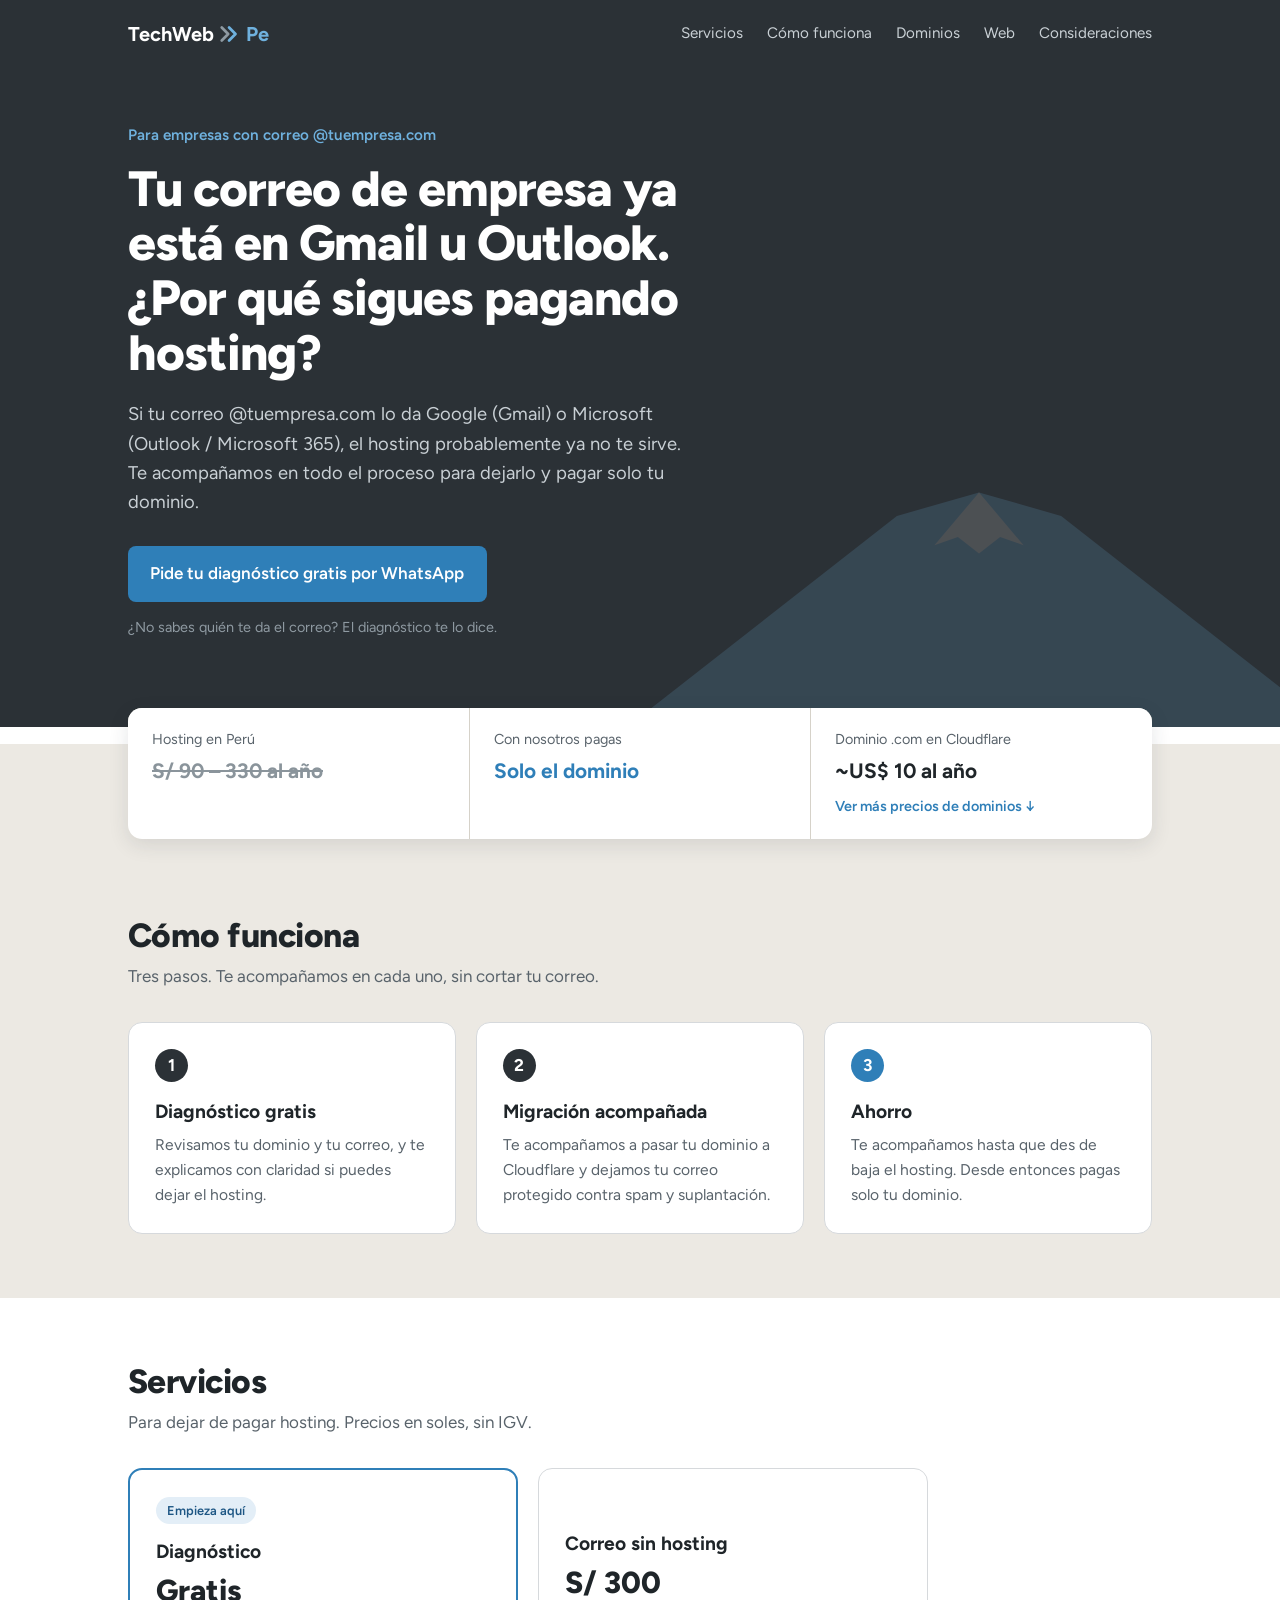
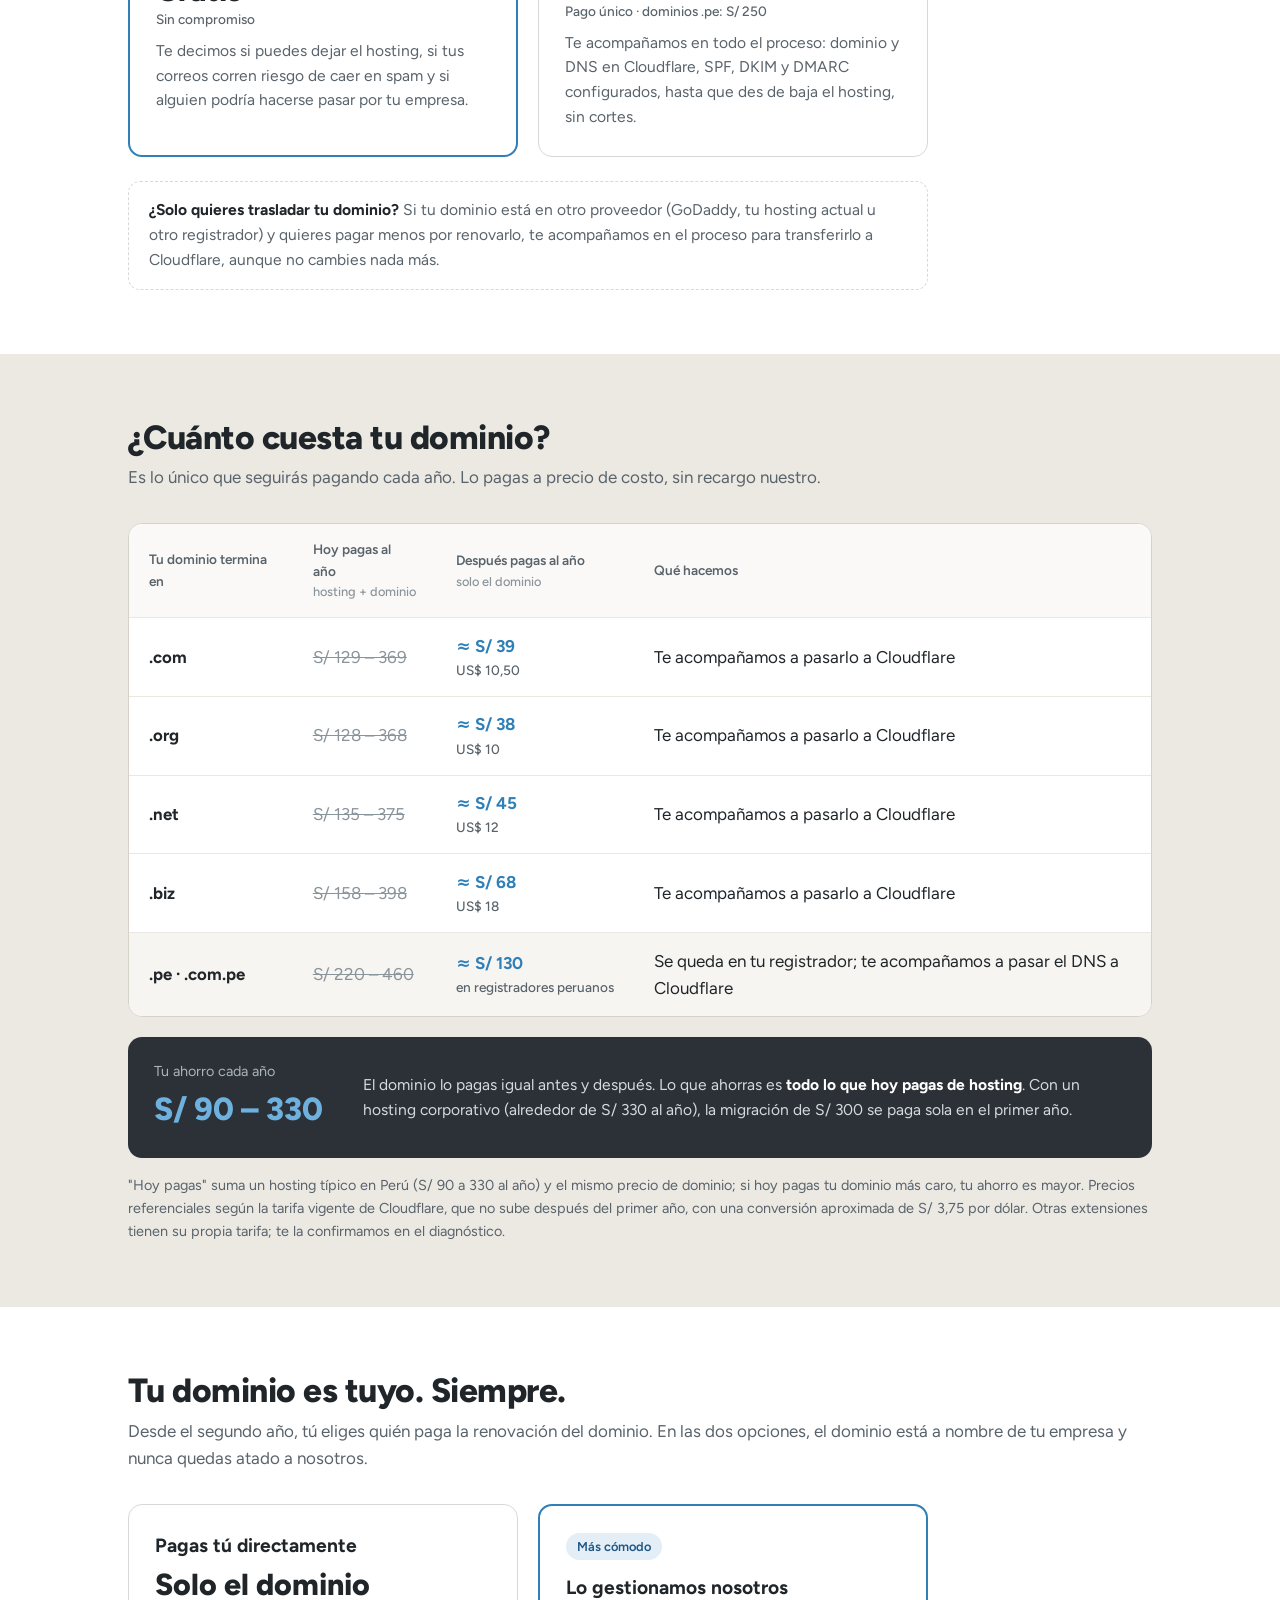
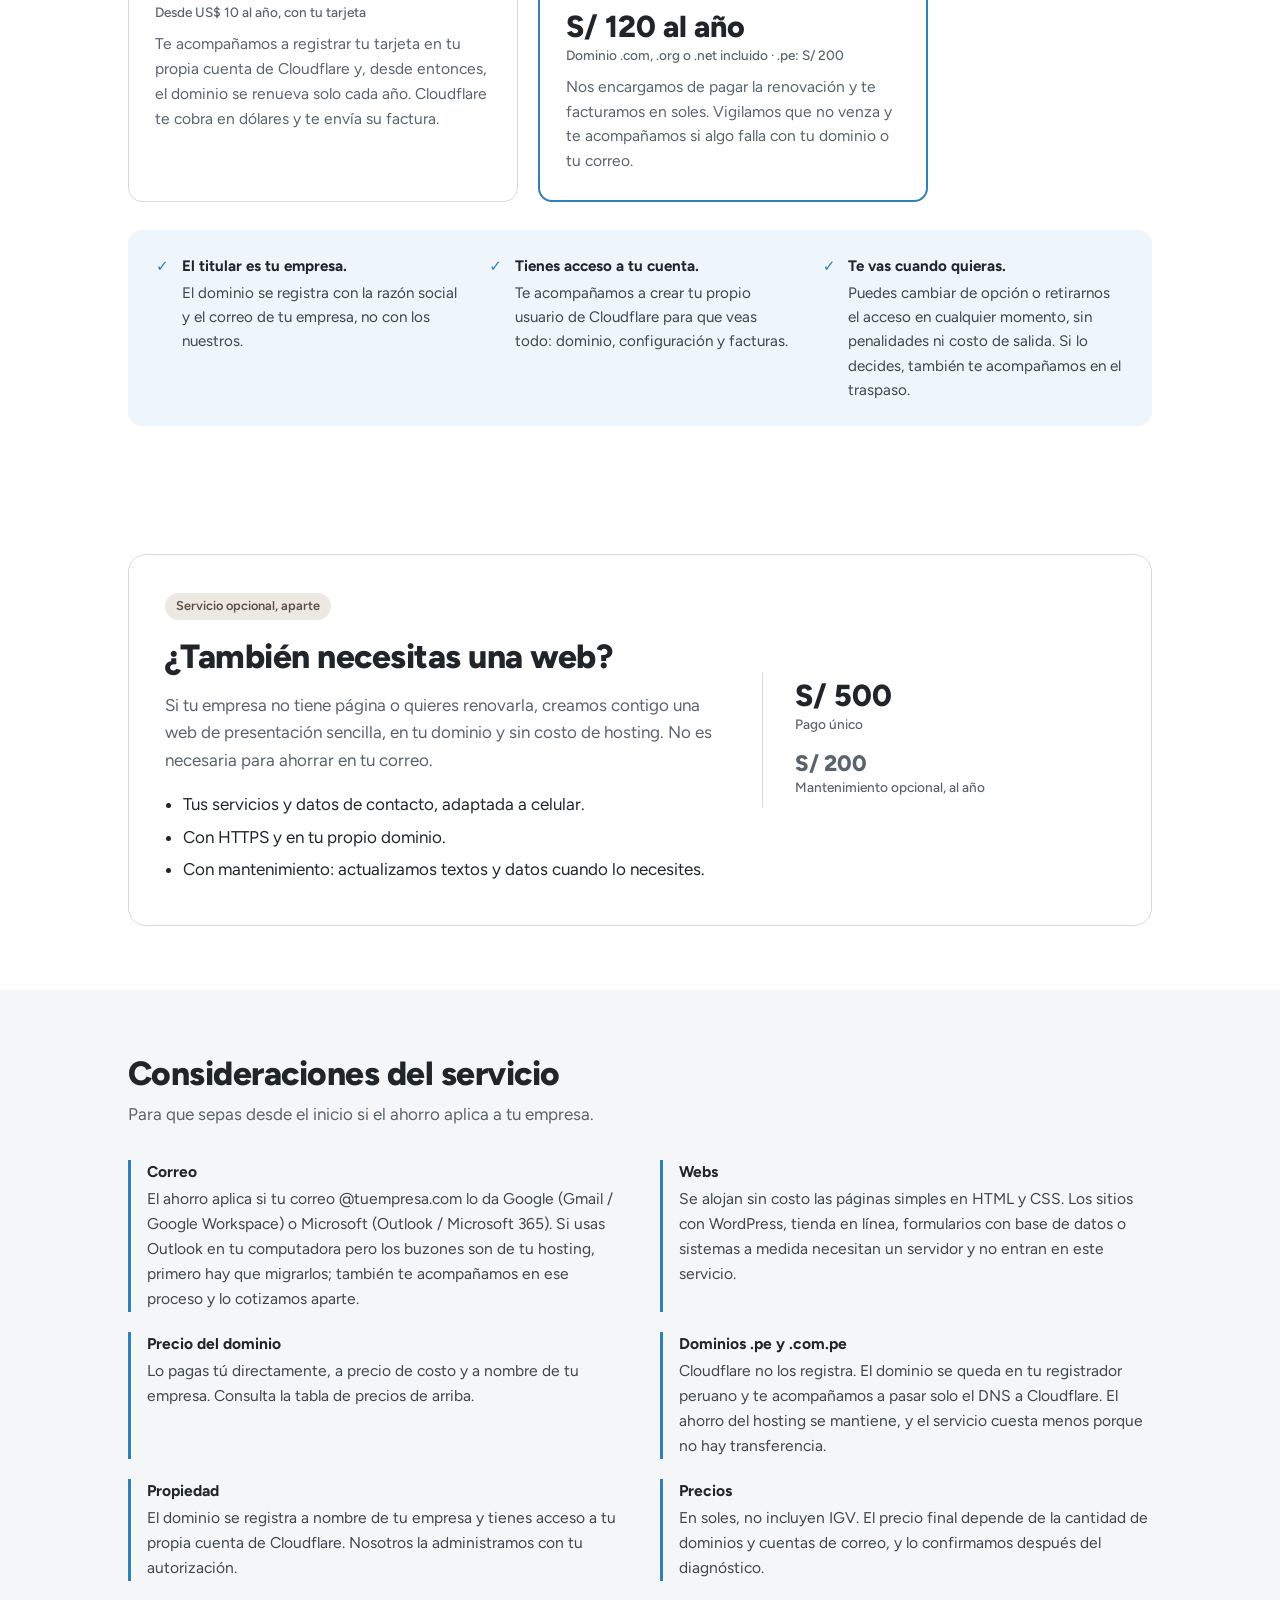
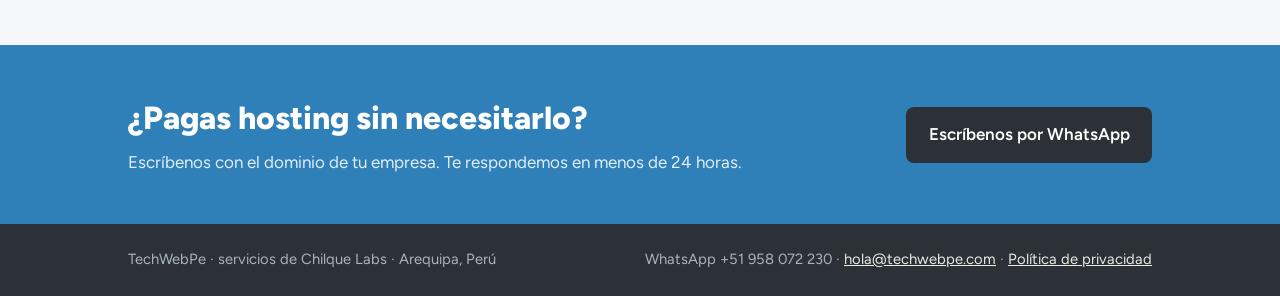
==== commit 6c9c1452: "Portada final con nueva identidad y logotipo" ====
--- a/index.html
+++ b/index.html
@@ -2,9 +2,9 @@
 <html lang="es">
 <head>
 <meta charset="utf-8">
-<meta name="viewport" content="width=device-width, initial-scale=1">
-<title>Tu correo ya está en Google. ¿Por qué sigues pagando hosting? — TechWebPe</title>
-<meta name="description" content="Si el correo de tu empresa ya está en Google Workspace o Microsoft 365, puedes dejar de pagar hosting y quedarte solo con el dominio. Diagnóstico gratuito, migración y webs simples sin costo de hosting. Arequipa, Perú.">
+<meta name="viewport" content="width=device-width, initial-scale=1, viewport-fit=cover">
+<title>Tu correo de empresa ya está en Gmail u Outlook. ¿Por qué sigues pagando hosting? — TechWebPe</title>
+<meta name="description" content="Si tu correo @tuempresa.com lo da Google (Gmail) o Microsoft (Outlook / Microsoft 365), puedes dejar de pagar hosting y quedarte solo con el dominio. Diagnóstico gratuito y te acompañamos en la migración. Arequipa, Perú.">
 <meta name="robots" content="index, follow">
 <meta name="theme-color" content="#2b3136">
 <link rel="canonical" href="https://techwebpe.com/">
@@ -18,91 +18,147 @@
 
 <header class="cabecera">
   <div class="contenedor">
-    <a class="logo" href="./"><img src="logo.svg" alt="" width="36" height="36"><span>TechWeb<b>Pe</b></span></a>
-    <a class="boton claro chico" aria-label="Escríbenos por WhatsApp" href="https://wa.me/51958072230?text=Hola%2C%20quiero%20el%20diagn%C3%B3stico%20gratuito%20de%20mi%20dominio%20y%20correo." target="_blank" rel="noopener noreferrer">
-      <svg viewBox="0 0 24 24" fill="none" stroke="currentColor" stroke-width="2" stroke-linecap="round" stroke-linejoin="round" aria-hidden="true"><path d="M21 12a8.5 8.5 0 0 1-12.4 7.5L3 21l1.5-5.4A8.5 8.5 0 1 1 21 12z"/></svg>
-      <span>WhatsApp</span>
+    <a class="logo" href="./" aria-label="TechWebPe, inicio">
+      <span>TechWeb</span><svg class="avance" width="22" height="22" viewBox="0 0 24 24" aria-hidden="true"><path d="M3 5 L10 12 L3 19" fill="none" stroke="#8f9aa2" stroke-width="3" stroke-linecap="round" stroke-linejoin="round"/><path d="M11 5 L18 12 L11 19" fill="none" stroke="#6fb1de" stroke-width="3" stroke-linecap="round" stroke-linejoin="round"/></svg><b>Pe</b>
     </a>
+    <nav class="menu" aria-label="Secciones">
+      <a href="#servicios">Servicios</a>
+      <a href="#como-funciona">Cómo funciona</a>
+      <a href="#dominios">Dominios</a>
+      <a href="#web">Web</a>
+      <a href="#consideraciones">Consideraciones</a>
+    </nav>
   </div>
 </header>
 
-<main>
-
+<main id="inicio">
   <section class="portada">
+    <svg class="misti" viewBox="0 0 600 220" preserveAspectRatio="xMaxYMax meet" aria-hidden="true"><path d="M0 220 L230 40 L300 20 L370 40 L600 220 Z" fill="#6fb1de"/><path d="M262 65 L300 20 L338 65 L318 58 L300 72 L282 58 Z" fill="#ece9e3"/></svg>
     <div class="contenedor">
-      <div>
-        <h1>Tu correo ya está en Google. ¿Por qué sigues pagando hosting?</h1>
-        <p class="entrada">Si tu empresa usa Google Workspace o Microsoft 365 y tiene una web sencilla, puedes dejar de pagar hosting y quedarte solo con el dominio.</p>
-        <a class="boton" href="https://wa.me/51958072230?text=Hola%2C%20quiero%20el%20diagn%C3%B3stico%20gratuito%20de%20mi%20dominio%20y%20correo." target="_blank" rel="noopener noreferrer">
-          <svg viewBox="0 0 24 24" fill="none" stroke="currentColor" stroke-width="2" stroke-linecap="round" stroke-linejoin="round" aria-hidden="true"><path d="M21 12a8.5 8.5 0 0 1-12.4 7.5L3 21l1.5-5.4A8.5 8.5 0 1 1 21 12z"/></svg>
-          Pide tu diagnóstico gratis por WhatsApp
-        </a>
-      </div>
-
-      <div class="ahorro">
-        <dl>
-          <div class="fila"><dt>Hoy pagas cada año</dt><dd>Dominio + hosting</dd></div>
-          <div class="fila tachado"><dt>Un hosting corporativo en Perú suele costar</dt><dd>S/ 90 a S/ 330 al año</dd></div>
-          <div class="fila ahora"><dt>Con nosotros pagas cada año</dt><dd>Solo tu dominio: ~US$ 10</dd></div>
-        </dl>
+      <div class="texto">
+        <p class="antetitulo">Para empresas con correo @tuempresa.com</p>
+        <h1>Tu correo de empresa ya está en Gmail u Outlook. ¿Por qué sigues pagando hosting?</h1>
+        <p class="entrada">Si tu correo @tuempresa.com lo da Google (Gmail) o Microsoft (Outlook / Microsoft 365), el hosting probablemente ya no te sirve. Te acompañamos en todo el proceso para dejarlo y pagar solo tu dominio.</p>
+        <a class="boton" href="https://wa.me/51958072230?text=Hola%2C%20quiero%20el%20diagn%C3%B3stico%20gratuito%20de%20mi%20dominio%20y%20correo." target="_blank" rel="noopener noreferrer">Pide tu diagnóstico gratis por WhatsApp</a>
+        <p class="nota">¿No sabes quién te da el correo? El diagnóstico te lo dice.</p>
       </div>
     </div>
   </section>
 
-  <section class="seccion sillar">
+  <div class="franja">
     <div class="contenedor">
-      <h2>Tres formas de empezar</h2>
-      <p class="intro">Primero revisamos tu caso sin costo. Si conviene, te ayudamos a migrar y, si lo necesitas, a tener una web propia sin pagar hosting.</p>
+      <dl class="cifras">
+        <div class="tachado"><dt>Hosting en Perú</dt><dd>S/ 90 – 330 al año</dd></div>
+        <div class="ahora"><dt>Con nosotros pagas</dt><dd>Solo el dominio</dd></div>
+        <div><dt>Dominio .com en Cloudflare</dt><dd>~US$ 10 al año</dd><a class="ver-precios" href="#dominios">Ver más precios de dominios ↓</a></div>
+      </dl>
+    </div>
 
-      <div class="paquetes">
-        <article class="paquete destacado">
-          <p class="etiqueta">Empieza aquí</p>
-          <h3>Diagnóstico de dominio y correo</h3>
-          <p class="precio">Gratis<small>Sin compromiso</small></p>
-          <p>Revisamos tu dominio, tus DNS y la configuración de tu correo (SPF, DKIM y DMARC), y te respondemos tres preguntas en lenguaje claro:</p>
+    <section class="seccion" id="como-funciona">
+      <div class="contenedor">
+        <h2>Cómo funciona</h2>
+        <p class="intro">Tres pasos. Te acompañamos en cada uno, sin cortar tu correo.</p>
+        <div class="grilla">
+          <div class="tarjeta"><div class="paso">1</div><h3>Diagnóstico gratis</h3><p>Revisamos tu dominio y tu correo, y te explicamos con claridad si puedes dejar el hosting.</p></div>
+          <div class="tarjeta"><div class="paso">2</div><h3>Migración acompañada</h3><p>Te acompañamos a pasar tu dominio a Cloudflare y dejamos tu correo protegido contra spam y suplantación.</p></div>
+          <div class="tarjeta"><div class="paso ultimo">3</div><h3>Ahorro</h3><p>Te acompañamos hasta que des de baja el hosting. Desde entonces pagas solo tu dominio.</p></div>
+        </div>
+      </div>
+    </section>
+  </div>
+
+  <section class="seccion" id="servicios">
+    <div class="contenedor">
+      <h2>Servicios</h2>
+      <p class="intro">Para dejar de pagar hosting. Precios en soles, sin IGV.</p>
+      <div class="grilla dos">
+        <div class="tarjeta destacada"><span class="etiqueta">Empieza aquí</span><h3>Diagnóstico</h3><p class="precio">Gratis<small>Sin compromiso</small></p><p>Te decimos si puedes dejar el hosting, si tus correos corren riesgo de caer en spam y si alguien podría hacerse pasar por tu empresa.</p></div>
+        <div class="tarjeta"><h3 class="sin-etiqueta">Correo sin hosting</h3><p class="precio">S/ 300<small>Pago único · dominios .pe: S/ 250</small></p><p>Te acompañamos en todo el proceso: dominio y DNS en Cloudflare, SPF, DKIM y DMARC configurados, hasta que des de baja el hosting, sin cortes.</p></div>
+      </div>
+      <p class="transferencia"><b>¿Solo quieres trasladar tu dominio?</b> Si tu dominio está en otro proveedor (GoDaddy, tu hosting actual u otro registrador) y quieres pagar menos por renovarlo, te acompañamos en el proceso para transferirlo a Cloudflare, aunque no cambies nada más.</p>
+    </div>
+  </section>
+
+  <section class="seccion dominios" id="dominios">
+    <div class="contenedor">
+      <h2>¿Cuánto cuesta tu dominio?</h2>
+      <p class="intro">Es lo único que seguirás pagando cada año. Lo pagas a precio de costo, sin recargo nuestro.</p>
+      <div class="envoltura-tabla">
+        <table class="tabla-dominios">
+          <thead><tr><th>Tu dominio termina en</th><th>Hoy pagas al año<small>hosting + dominio</small></th><th>Después pagas al año<small>solo el dominio</small></th><th>Qué hacemos</th></tr></thead>
+          <tbody>
+            <tr><td>.com</td><td class="hoy">S/ 129 – 369</td><td class="precio-dom">≈ S/ 39<small>US$ 10,50</small></td><td>Te acompañamos a pasarlo a Cloudflare</td></tr>
+            <tr><td>.org</td><td class="hoy">S/ 128 – 368</td><td class="precio-dom">≈ S/ 38<small>US$ 10</small></td><td>Te acompañamos a pasarlo a Cloudflare</td></tr>
+            <tr><td>.net</td><td class="hoy">S/ 135 – 375</td><td class="precio-dom">≈ S/ 45<small>US$ 12</small></td><td>Te acompañamos a pasarlo a Cloudflare</td></tr>
+            <tr><td>.biz</td><td class="hoy">S/ 158 – 398</td><td class="precio-dom">≈ S/ 68<small>US$ 18</small></td><td>Te acompañamos a pasarlo a Cloudflare</td></tr>
+            <tr class="pe"><td>.pe · .com.pe</td><td class="hoy">S/ 220 – 460</td><td class="precio-dom">≈ S/ 130<small>en registradores peruanos</small></td><td>Se queda en tu registrador; te acompañamos a pasar el DNS a Cloudflare</td></tr>
+          </tbody>
+        </table>
+      </div>
+      <div class="ahorro-total">
+        <div><p class="ahorro-titulo">Tu ahorro cada año</p><p class="ahorro-cifra">S/ 90 – 330</p></div>
+        <p class="ahorro-texto">El dominio lo pagas igual antes y después. Lo que ahorras es <b>todo lo que hoy pagas de hosting</b>. Con un hosting corporativo (alrededor de S/ 330 al año), la migración de S/ 300 se paga sola en el primer año.</p>
+      </div>
+      <p class="nota-tabla">"Hoy pagas" suma un hosting típico en Perú (S/ 90 a 330 al año) y el mismo precio de dominio; si hoy pagas tu dominio más caro, tu ahorro es mayor. Precios referenciales según la tarifa vigente de Cloudflare, que no sube después del primer año, con una conversión aproximada de S/ 3,75 por dólar. Otras extensiones tienen su propia tarifa; te la confirmamos en el diagnóstico.</p>
+    </div>
+  </section>
+
+  <section class="seccion" id="renovacion">
+    <div class="contenedor">
+      <h2>Tu dominio es tuyo. Siempre.</h2>
+      <p class="intro">Desde el segundo año, tú eliges quién paga la renovación del dominio. En las dos opciones, el dominio está a nombre de tu empresa y nunca quedas atado a nosotros.</p>
+      <div class="grilla dos">
+        <div class="tarjeta">
+          <h3>Pagas tú directamente</h3>
+          <p class="precio">Solo el dominio<small>Desde US$ 10 al año, con tu tarjeta</small></p>
+          <p>Te acompañamos a registrar tu tarjeta en tu propia cuenta de Cloudflare y, desde entonces, el dominio se renueva solo cada año. Cloudflare te cobra en dólares y te envía su factura.</p>
+        </div>
+        <div class="tarjeta destacada">
+          <span class="etiqueta">Más cómodo</span>
+          <h3>Lo gestionamos nosotros</h3>
+          <p class="precio">S/ 120 al año<small>Dominio .com, .org o .net incluido · .pe: S/ 200</small></p>
+          <p>Nos encargamos de pagar la renovación y te facturamos en soles. Vigilamos que no venza y te acompañamos si algo falla con tu dominio o tu correo.</p>
+        </div>
+      </div>
+      <ul class="libertad">
+        <li><b>El titular es tu empresa.</b> El dominio se registra con la razón social y el correo de tu empresa, no con los nuestros.</li>
+        <li><b>Tienes acceso a tu cuenta.</b> Te acompañamos a crear tu propio usuario de Cloudflare para que veas todo: dominio, configuración y facturas.</li>
+        <li><b>Te vas cuando quieras.</b> Puedes cambiar de opción o retirarnos el acceso en cualquier momento, sin penalidades ni costo de salida. Si lo decides, también te acompañamos en el traspaso.</li>
+      </ul>
+    </div>
+  </section>
+
+  <section class="seccion web-aparte" id="web">
+    <div class="contenedor">
+      <div class="web-caja">
+        <div class="web-texto">
+          <span class="etiqueta opcional">Servicio opcional, aparte</span>
+          <h2>¿También necesitas una web?</h2>
+          <p>Si tu empresa no tiene página o quieres renovarla, creamos contigo una web de presentación sencilla, en tu dominio y sin costo de hosting. No es necesaria para ahorrar en tu correo.</p>
           <ul>
-            <li>¿Puedes dejar de pagar hosting?</li>
-            <li>¿Tus correos corren riesgo de caer en spam?</li>
-            <li>¿Alguien podría enviar correos haciéndose pasar por tu empresa?</li>
+            <li>Tus servicios y datos de contacto, adaptada a celular.</li>
+            <li>Con HTTPS y en tu propio dominio.</li>
+            <li>Con mantenimiento: actualizamos textos y datos cuando lo necesites.</li>
           </ul>
-        </article>
-
-        <article class="paquete">
-          <h3>Correo sin hosting</h3>
-          <p class="precio">Desde S/ 300<small>Pago único, menos que un año de hosting</small></p>
-          <p>Movemos tu dominio y su DNS a Cloudflare y dejamos tu correo bien configurado, sin cortes.</p>
-          <ul>
-            <li>Transferencia del dominio, a precio de costo.</li>
-            <li>DNS limpio, sin registros sobrantes.</li>
-            <li>SPF, DKIM y DMARC configurados y comprobados.</li>
-            <li>Acompañamiento hasta dar de baja el hosting.</li>
-          </ul>
-        </article>
-
-        <article class="paquete">
-          <h3>Web simple</h3>
-          <p class="precio">Desde S/ 500<small>Pago único · mantenimiento opcional S/ 200 al año</small></p>
-          <p>Una página de presentación con tus servicios y datos de contacto, en tu propio dominio y con HTTPS, sin costo de hosting.</p>
-          <ul>
-            <li>Diseño adaptado a celular.</li>
-            <li>Botón directo a tu WhatsApp.</li>
-            <li>Con mantenimiento: cambios de textos, servicios y datos cuando lo necesites.</li>
-          </ul>
-        </article>
+        </div>
+        <div class="web-precio">
+          <p class="precio">S/ 500<small>Pago único</small></p>
+          <p class="precio secundario">S/ 200<small>Mantenimiento opcional, al año</small></p>
+        </div>
       </div>
     </div>
   </section>
 
-  <section class="seccion">
+  <section class="seccion consideraciones" id="consideraciones">
     <div class="contenedor">
       <h2>Consideraciones del servicio</h2>
       <p class="intro">Para que sepas desde el inicio si el ahorro aplica a tu empresa.</p>
-      <ul class="consideraciones">
-        <li><b>Correo</b>El ahorro aplica si tu correo ya está en Google Workspace o Microsoft 365. Si hoy usas los buzones que incluye tu hosting, primero hay que migrarlos a uno de esos servicios; lo cotizamos aparte.</li>
+      <ul class="lista">
+        <li><b>Correo</b>El ahorro aplica si tu correo @tuempresa.com lo da Google (Gmail / Google Workspace) o Microsoft (Outlook / Microsoft 365). Si usas Outlook en tu computadora pero los buzones son de tu hosting, primero hay que migrarlos; también te acompañamos en ese proceso y lo cotizamos aparte.</li>
         <li><b>Webs</b>Se alojan sin costo las páginas simples en HTML y CSS. Los sitios con WordPress, tienda en línea, formularios con base de datos o sistemas a medida necesitan un servidor y no entran en este servicio.</li>
-        <li><b>Precio del dominio</b>Lo pagas a precio de costo, según la tarifa vigente de Cloudflare, sin recargo nuestro. Como referencia, un .com cuesta alrededor de US$ 10,50 al año y un .net, alrededor de US$ 12. Otras extensiones tienen su propia tarifa.</li>
-        <li><b>Dominios .pe y otros de país</b>Cloudflare no registra dominios .pe ni algunas otras extensiones nacionales. En esos casos el dominio se queda en un registrador peruano autorizado, con su propia tarifa, y solo el DNS pasa a Cloudflare. El ahorro del hosting se mantiene.</li>
-        <li><b>Propiedad</b>El dominio y la cuenta de Cloudflare quedan a nombre de tu empresa. Nosotros los administramos con tu autorización y puedes retirarnos el acceso cuando quieras.</li>
+        <li><b>Precio del dominio</b>Lo pagas tú directamente, a precio de costo y a nombre de tu empresa. Consulta la tabla de precios de arriba.</li>
+        <li><b>Dominios .pe y .com.pe</b>Cloudflare no los registra. El dominio se queda en tu registrador peruano y te acompañamos a pasar solo el DNS a Cloudflare. El ahorro del hosting se mantiene, y el servicio cuesta menos porque no hay transferencia.</li>
+        <li><b>Propiedad</b>El dominio se registra a nombre de tu empresa y tienes acceso a tu propia cuenta de Cloudflare. Nosotros la administramos con tu autorización.</li>
         <li><b>Precios</b>En soles, no incluyen IGV. El precio final depende de la cantidad de dominios y cuentas de correo, y lo confirmamos después del diagnóstico.</li>
       </ul>
     </div>
@@ -112,21 +168,17 @@
     <div class="contenedor">
       <div>
         <h2>¿Pagas hosting sin necesitarlo?</h2>
-        <p>Escríbenos con el dominio de tu empresa y te respondemos en un plazo de dos días hábiles.</p>
+        <p>Escríbenos con el dominio de tu empresa. Te respondemos en menos de 24 horas.</p>
       </div>
-      <a class="boton" href="https://wa.me/51958072230?text=Hola%2C%20quiero%20el%20diagn%C3%B3stico%20gratuito.%20Dominio%20de%20mi%20empresa%3A%20" target="_blank" rel="noopener noreferrer">
-        <svg viewBox="0 0 24 24" fill="none" stroke="currentColor" stroke-width="2" stroke-linecap="round" stroke-linejoin="round" aria-hidden="true"><path d="M21 12a8.5 8.5 0 0 1-12.4 7.5L3 21l1.5-5.4A8.5 8.5 0 1 1 21 12z"/></svg>
-        Escríbenos por WhatsApp
-      </a>
+      <a class="boton" href="https://wa.me/51958072230?text=Hola%2C%20quiero%20el%20diagn%C3%B3stico%20gratuito.%20Dominio%20de%20mi%20empresa%3A%20" target="_blank" rel="noopener noreferrer">Escríbenos por WhatsApp</a>
     </div>
   </section>
-
 </main>
 
 <footer class="pie">
   <div class="contenedor">
     <p>TechWebPe · servicios de Chilque Labs · Arequipa, Perú</p>
-    <p><a href="https://wa.me/51958072230" target="_blank" rel="noopener noreferrer">WhatsApp +51 958 072 230</a> · <a href="mailto:hola@techwebpe.com">hola@techwebpe.com</a> · <a href="privacidad.html">Política de privacidad</a></p>
+    <p>WhatsApp +51 958 072 230 · <a href="mailto:hola@techwebpe.com">hola@techwebpe.com</a> · <a href="privacidad.html">Política de privacidad</a></p>
   </div>
 </footer>
 
--- a/estilo.css
+++ b/estilo.css
@@ -1,142 +1,135 @@
-/* TechWebPe — identidad "Arequipa volcánica": basalto, sillar y cielo */
+/* TechWebPe — hoja de estilo del sitio */
+:root {
+  --basalto: #2b3136; --basalto-2: #353c42; --sillar: #ece9e3; --sillar-borde: #d6d2c9;
+  --cielo: #2f7fb8; --cielo-claro: #6fb1de; --blanco: #ffffff; --gris-claro: #f5f6f7;
+  --tinta: #1f2529; --tinta-suave: #59636b; --regla: #d6d9dc;
+  --fuente: "Figtree", "Segoe UI", system-ui, -apple-system, Roboto, Arial, sans-serif;
+  color-scheme: light;
+  box-sizing: border-box;
+  padding-top: env(safe-area-inset-top, 0px);
+  padding-bottom: env(safe-area-inset-bottom, 0px);
+}
+@media (prefers-color-scheme: dark) { :root:not([data-theme="light"]) { --blanco: #ffffff; --tinta: #1f2529; } }
+:root[data-theme="dark"] { --blanco: #ffffff; --tinta: #1f2529; }
+html { scroll-padding-top: env(safe-area-inset-top, 0px); scroll-behavior: smooth; }
+*, *::before, *::after { box-sizing: inherit; }
+body { margin: 0; background: var(--blanco); color: var(--tinta); font-family: var(--fuente); font-size: 1.0625rem; line-height: 1.6; }
+img, svg { max-width: 100%; }
+a { color: var(--cielo); }
+a:focus-visible, .boton:focus-visible { outline: 3px solid var(--cielo-claro); outline-offset: 3px; border-radius: 6px; }
+.contenedor { max-width: 68rem; margin: 0 auto; padding: 0 2rem; }
 
-:root {
-  --basalto: #2b3136;
-  --basalto-2: #353c42;
-  --sillar: #ece9e3;
-  --cielo: #2f7fb8;
-  --cielo-claro: #6fb1de;
-  --blanco: #ffffff;
-  --tinta: #1f2529;
-  --tinta-suave: #59636b;
-  --regla: #dcdfe2;
-  --ancho: 70rem;
-  --fuente: "Figtree", "Segoe UI", system-ui, -apple-system, Roboto, Arial, sans-serif;
-}
+.cabecera { background: var(--basalto); }
+.cabecera .contenedor { display: flex; align-items: center; justify-content: space-between; gap: 1rem; padding-top: 1.1rem; padding-bottom: 1.1rem; }
+.logo { display: flex; align-items: center; gap: 0.3rem; color: var(--blanco); text-decoration: none; font-weight: 700; font-size: 1.25rem; }
+.logo b { color: var(--cielo-claro); font-weight: 700; }
+.logo .avance { flex: none; }
+.menu { display: flex; gap: 1.5rem; font-size: 0.95rem; }
+.menu a { color: #c9d0d5; text-decoration: none; }
+.menu a:hover { color: var(--blanco); }
 
-*, *::before, *::after { box-sizing: border-box; }
-html { -webkit-text-size-adjust: 100%; scroll-behavior: smooth; }
+.portada { background: var(--basalto); position: relative; overflow: hidden; }
+.portada .misti { position: absolute; right: -4%; bottom: 0; width: min(62%, 44rem); opacity: 0.17; pointer-events: none; }
+.portada .contenedor { position: relative; padding-top: 3.5rem; padding-bottom: 5.5rem; }
+.portada .texto { max-width: 36rem; }
+.antetitulo { margin: 0 0 0.9rem; color: var(--cielo-claro); font-weight: 600; font-size: 0.95rem; }
+.portada h1 { margin: 0 0 1.25rem; color: var(--blanco); font-size: clamp(2rem, 4.4vw, 3.1rem); line-height: 1.1; font-weight: 800; letter-spacing: -0.02em; }
+.portada .entrada { margin: 0 0 1.75rem; color: #c9d0d5; font-size: 1.15rem; }
+.boton { display: inline-block; background: var(--cielo); color: var(--blanco); padding: 0.9rem 1.4rem; border-radius: 8px; font-weight: 600; text-decoration: none; }
+.boton:hover { background: #276b9b; }
+.nota { margin: 0.9rem 0 0; color: #8f9aa2; font-size: 0.9rem; }
 
-body {
-  margin: 0;
-  background: var(--blanco);
-  color: var(--tinta);
-  font-family: var(--fuente);
-  font-size: 1.0625rem;
-  line-height: 1.6;
-}
+.franja { background: var(--sillar); }
+.cifras { display: grid; grid-template-columns: repeat(3, minmax(0, 1fr)); gap: 1px; background: var(--sillar-borde); border-radius: 14px; overflow: hidden; transform: translateY(-2.25rem); box-shadow: 0 6px 20px rgba(43, 49, 54, 0.12); }
+.cifras div { background: var(--blanco); padding: 1.25rem 1.5rem; }
+.cifras dt { font-size: 0.9rem; color: var(--tinta-suave); }
+.cifras dd { margin: 0.2rem 0 0; font-size: 1.3rem; font-weight: 700; }
+.cifras .tachado dd { text-decoration: line-through; color: #8a949b; }
+.cifras .ahora dd { color: var(--cielo); }
+.ver-precios { display: inline-block; margin-top: 0.45rem; font-size: 0.9rem; font-weight: 600; color: var(--cielo); text-decoration: none; }
+.ver-precios:hover { text-decoration: underline; }
 
-a { color: var(--cielo); text-underline-offset: 0.18em; }
-a:hover { color: var(--basalto); }
-a:focus-visible, .boton:focus-visible { outline: 3px solid var(--cielo-claro); outline-offset: 3px; border-radius: 4px; }
+.seccion { padding: 4rem 0; }
+.franja .seccion { padding-top: 1.5rem; }
+.seccion h2 { margin: 0 0 0.5rem; font-size: clamp(1.6rem, 3vw, 2.1rem); line-height: 1.15; font-weight: 800; letter-spacing: -0.015em; }
+.seccion .intro { margin: 0 0 2rem; color: var(--tinta-suave); }
+.grilla { display: grid; grid-template-columns: repeat(3, minmax(0, 1fr)); gap: 1.25rem; }
+.tarjeta { background: var(--blanco); border: 1px solid var(--regla); border-radius: 14px; padding: 1.6rem; }
+.paso { width: 2.1rem; height: 2.1rem; border-radius: 50%; background: var(--basalto); color: var(--blanco); display: flex; align-items: center; justify-content: center; font-weight: 700; margin-bottom: 0.9rem; }
+.paso.ultimo { background: var(--cielo); }
+.tarjeta h3 { margin: 0 0 0.35rem; font-size: 1.2rem; font-weight: 700; }
+.tarjeta p { margin: 0; color: var(--tinta-suave); font-size: 0.975rem; }
+.tarjeta.destacada { border: 2px solid var(--cielo); }
+.etiqueta { display: inline-block; margin-bottom: 0.8rem; background: #e3eef7; color: #1d5684; font-size: 0.8rem; font-weight: 600; padding: 0.2rem 0.7rem; border-radius: 999px; }
+.precio { margin: 0.4rem 0 0.75rem !important; color: var(--tinta) !important; font-size: 1.9rem !important; font-weight: 800; line-height: 1.1; }
+.precio small { display: block; margin-top: 0.25rem; font-size: 0.85rem; font-weight: 500; color: var(--tinta-suave); }
+.sin-etiqueta { padding-top: 2.15rem; }
 
-.contenedor { max-width: var(--ancho); margin: 0 auto; padding: 0 1.5rem; }
+.dominios { background: var(--sillar); }
+.tabla-dominios { width: 100%; border-collapse: separate; border-spacing: 0; background: var(--blanco); border: 1px solid var(--sillar-borde); border-radius: 14px; overflow: hidden; }
+.tabla-dominios th, .tabla-dominios td { padding: 0.9rem 1.25rem; text-align: left; border-bottom: 1px solid #ebe8e2; }
+.tabla-dominios tr:last-child td { border-bottom: 0; }
+.tabla-dominios th { font-size: 0.85rem; color: var(--tinta-suave); font-weight: 600; background: #faf9f7; }
+.tabla-dominios td:first-child { font-weight: 700; font-size: 1.05rem; }
+.tabla-dominios td.precio-dom { font-weight: 700; color: var(--cielo); white-space: nowrap; }
+.tabla-dominios tr.pe td { background: #f7f5f1; }
+.tabla-dominios small { display: block; color: var(--tinta-suave); font-size: 0.85rem; font-weight: 500; }
+.envoltura-tabla { overflow-x: auto; }
+.nota-tabla { margin: 1rem 0 0; font-size: 0.9rem; color: var(--tinta-suave); }
+.grilla.dos { grid-template-columns: repeat(2, minmax(0, 1fr)); max-width: 50rem; }
+.ahorro-total { display: flex; align-items: center; gap: 1.5rem 2.5rem; flex-wrap: wrap; margin-top: 1.25rem; padding: 1.4rem 1.6rem; background: var(--basalto); color: var(--blanco); border-radius: 14px; }
+.ahorro-titulo { margin: 0; font-size: 0.9rem; color: #aab4bb; }
+.ahorro-cifra { margin: 0.1rem 0 0; font-size: 2rem; font-weight: 800; color: var(--cielo-claro); white-space: nowrap; }
+.ahorro-texto { margin: 0; flex: 1 1 22rem; color: #d5dade; font-size: 0.975rem; }
+.ahorro-texto b { color: var(--blanco); }
+.web-caja { display: grid; grid-template-columns: 1.6fr 1fr; gap: 2rem; align-items: center; border: 1px solid var(--regla); border-radius: 18px; padding: 2.25rem; }
+.web-texto h2 { margin-top: 0.25rem; }
+.web-texto p { color: var(--tinta-suave); }
+.web-texto ul { margin: 1rem 0 0; padding-left: 1.1rem; }
+.web-texto li { margin-bottom: 0.35rem; }
+.etiqueta.opcional { background: var(--sillar); color: #5a5143; }
+.web-precio { border-left: 1px solid var(--regla); padding-left: 2rem; }
+.web-precio .precio.secundario { font-size: 1.4rem !important; color: var(--tinta-suave) !important; margin-top: 1.25rem !important; }
+.libertad { list-style: none; margin: 1.75rem 0 0; padding: 1.5rem 1.75rem; display: grid; grid-template-columns: repeat(3, minmax(0, 1fr)); gap: 1.25rem 2rem; background: #eef5fb; border-radius: 14px; }
+.libertad li { font-size: 0.95rem; color: #3d464c; padding-left: 1.6rem; position: relative; }
+.libertad li::before { content: "✓"; position: absolute; left: 0; top: 0; color: var(--cielo); font-weight: 800; }
+.libertad b { display: block; color: var(--tinta); margin-bottom: 0.15rem; }
+.tabla-dominios th small { display: block; font-weight: 500; font-size: 0.8rem; color: #8a949b; }
+.tabla-dominios td.hoy { color: #8a949b; text-decoration: line-through; white-space: nowrap; }
+.transferencia { margin: 1.5rem 0 0; max-width: 50rem; padding: 1rem 1.25rem; border: 1px dashed var(--regla); border-radius: 12px; font-size: 0.975rem; color: var(--tinta-suave); }
+.transferencia b { color: var(--tinta); }
+.consideraciones { background: var(--gris-claro); }
+.lista { list-style: none; margin: 0; padding: 0; display: grid; grid-template-columns: repeat(2, minmax(0, 1fr)); gap: 1.25rem 2.5rem; }
+.lista li { border-left: 3px solid var(--cielo); padding-left: 1rem; font-size: 0.975rem; color: #3d464c; }
+.lista b { display: block; color: var(--tinta); margin-bottom: 0.15rem; }
 
-/* Cabecera */
-.cabecera { background: var(--basalto); color: var(--blanco); }
-.cabecera .contenedor {
-  display: flex; align-items: center; justify-content: space-between; gap: 1rem;
-  padding-top: 1.1rem; padding-bottom: 1.1rem;
-}
-.logo { display: flex; align-items: center; gap: 0.65rem; color: var(--blanco); text-decoration: none; }
-.logo img { width: 36px; height: 36px; display: block; }
-.logo span { font-weight: 700; font-size: 1.25rem; letter-spacing: -0.01em; }
-.logo span b { color: var(--cielo-claro); font-weight: 700; }
-.logo:hover { color: var(--blanco); }
-
-/* Botones */
-.boton {
-  display: inline-flex; align-items: center; gap: 0.55rem;
-  padding: 0.85rem 1.35rem; border-radius: 8px;
-  font-weight: 600; font-size: 1rem; text-decoration: none;
-  background: var(--cielo); color: var(--blanco);
-}
-.boton:hover { background: #276b9b; color: var(--blanco); }
-.boton svg { width: 20px; height: 20px; flex: none; }
-.boton.claro { background: var(--cielo-claro); color: var(--basalto); }
-.boton.claro:hover { background: #8cc2e6; color: var(--basalto); }
-.boton.chico { padding: 0.5rem 0.9rem; font-size: 0.9375rem; }
-
-/* Portada */
-.portada { background: var(--basalto); color: var(--blanco); padding: 3.5rem 0 4.5rem; }
-.portada .contenedor { display: grid; grid-template-columns: 1.35fr 1fr; gap: 3rem; align-items: center; }
-.portada h1 {
-  margin: 0 0 1.25rem; font-size: clamp(2rem, 4.6vw, 3.25rem);
-  line-height: 1.08; font-weight: 800; letter-spacing: -0.02em;
-}
-.portada p.entrada { margin: 0 0 2rem; font-size: 1.2rem; color: #c9d0d5; max-width: 34rem; }
-
-.ahorro { background: var(--basalto-2); border-radius: 14px; padding: 1.75rem; }
-.ahorro dl { margin: 0; }
-.ahorro .fila { padding: 0.9rem 0; border-bottom: 1px solid #4a535a; }
-.ahorro .fila:last-child { border-bottom: 0; padding-bottom: 0; }
-.ahorro dt { font-size: 0.9375rem; color: #aab4bb; }
-.ahorro dd { margin: 0.15rem 0 0; font-size: 1.15rem; font-weight: 600; }
-.ahorro .tachado dd { text-decoration: line-through; text-decoration-color: #aab4bb; color: #d5dade; }
-.ahorro .ahora dd { color: var(--cielo-claro); font-size: 1.5rem; font-weight: 800; }
-
-/* Secciones */
-.seccion { padding: 4.5rem 0; }
-.seccion.sillar { background: var(--sillar); }
-.seccion h2 { margin: 0 0 0.75rem; font-size: clamp(1.6rem, 3vw, 2.1rem); line-height: 1.15; font-weight: 800; letter-spacing: -0.015em; }
-.seccion .intro { margin: 0 0 2.5rem; color: var(--tinta-suave); max-width: 40rem; }
-
-.paquetes { display: grid; grid-template-columns: repeat(3, minmax(0, 1fr)); gap: 1.25rem; }
-.paquete {
-  background: var(--blanco); border: 1px solid var(--regla); border-radius: 14px;
-  padding: 1.75rem; display: flex; flex-direction: column;
-}
-.paquete.destacado { border: 2px solid var(--cielo); }
-.paquete .etiqueta {
-  align-self: flex-start; margin: 0 0 1rem; padding: 0.2rem 0.65rem; border-radius: 999px;
-  background: #e3eef7; color: #1d5684; font-size: 0.8125rem; font-weight: 600;
-}
-.paquete h3 { margin: 0 0 0.35rem; font-size: 1.3rem; font-weight: 700; }
-.paquete .precio { margin: 0 0 1rem; font-size: 1.6rem; font-weight: 800; color: var(--basalto); }
-.paquete .precio small { display: block; font-size: 0.875rem; font-weight: 500; color: var(--tinta-suave); }
-.paquete p { margin: 0 0 1rem; font-size: 0.975rem; }
-.paquete ul { margin: 0; padding-left: 1.1rem; font-size: 0.95rem; }
-.paquete li { margin-bottom: 0.4rem; }
-
-.consideraciones { display: grid; grid-template-columns: repeat(2, minmax(0, 1fr)); gap: 1.25rem 2.5rem; margin: 0; padding: 0; list-style: none; }
-.consideraciones li { padding-left: 1rem; border-left: 3px solid var(--cielo); font-size: 0.975rem; }
-.consideraciones b { display: block; margin-bottom: 0.2rem; }
-
-/* Llamado final */
-.final { background: var(--cielo); color: var(--blanco); padding: 3.5rem 0; }
-.final .contenedor { display: flex; align-items: center; justify-content: space-between; gap: 2rem; flex-wrap: wrap; }
-.final h2 { margin: 0 0 0.4rem; font-size: clamp(1.5rem, 3vw, 2rem); font-weight: 800; line-height: 1.15; }
-.final .contenedor > div { flex: 1 1 26rem; }
+.final { background: var(--cielo); }
+.final .contenedor { display: flex; align-items: center; justify-content: space-between; gap: 1.5rem; flex-wrap: wrap; padding-top: 3rem; padding-bottom: 3rem; }
+.final h2 { margin: 0 0 0.3rem; color: var(--blanco); font-size: clamp(1.5rem, 3vw, 2rem); font-weight: 800; }
 .final p { margin: 0; color: #e2eef8; }
 .final .boton { background: var(--basalto); }
 .final .boton:hover { background: #1d2226; }
 
-/* Pie */
-.pie { background: var(--basalto); color: #aab4bb; padding: 2rem 0; font-size: 0.9375rem; }
-.pie .contenedor { display: flex; justify-content: space-between; gap: 1rem 2rem; flex-wrap: wrap; }
+.pie { background: var(--basalto); color: #aab4bb; font-size: 0.925rem; }
+.pie .contenedor { display: flex; justify-content: space-between; gap: 0.75rem 2rem; flex-wrap: wrap; padding-top: 1.5rem; padding-bottom: 1.5rem; }
+.pie p { margin: 0; }
 .pie a { color: var(--sillar); }
-.pie a:hover { color: var(--cielo-claro); }
-.pie p { margin: 0; }
+
+@media (max-width: 52rem) {
+  .grilla, .cifras { grid-template-columns: 1fr; }
+  .lista { grid-template-columns: 1fr; }
+  .grilla.dos, .web-caja { grid-template-columns: 1fr; }
+  .libertad { grid-template-columns: 1fr; }
+  .web-precio { border-left: 0; padding-left: 0; border-top: 1px solid var(--regla); padding-top: 1.25rem; }
+  .web-caja { padding: 1.5rem; }
+  .menu { display: none; }
+  .sin-etiqueta { padding-top: 0; }
+}
+@media (max-width: 30rem) { .contenedor { padding: 0 1.25rem; } }
 
 /* Páginas de texto (política de privacidad) */
-.documento { max-width: 44rem; margin: 0 auto; padding: 3.5rem 1.5rem 4.5rem; }
+.documento { max-width: 44rem; margin: 0 auto; padding: 3.5rem 2rem 4.5rem; }
 .documento h1 { margin: 0 0 1rem; font-size: clamp(1.8rem, 4vw, 2.4rem); font-weight: 800; line-height: 1.15; }
 .documento h2 { margin: 2.25rem 0 0.6rem; font-size: 1.2rem; font-weight: 700; }
 .documento p { margin: 0 0 1rem; }
 .documento .entrada { color: var(--tinta-suave); font-size: 1.1rem; }
-
-@media (max-width: 60rem) {
-  .portada .contenedor { grid-template-columns: 1fr; gap: 2.25rem; }
-  .paquetes { grid-template-columns: 1fr; }
-}
-
-@media (max-width: 40rem) {
-  .consideraciones { grid-template-columns: 1fr; }
-  .cabecera .boton span { display: none; }
-  .portada { padding: 2.5rem 0 3.5rem; }
-  .seccion { padding: 3.5rem 0; }
-}
-
-@media (prefers-reduced-motion: reduce) {
-  html { scroll-behavior: auto; }
-}
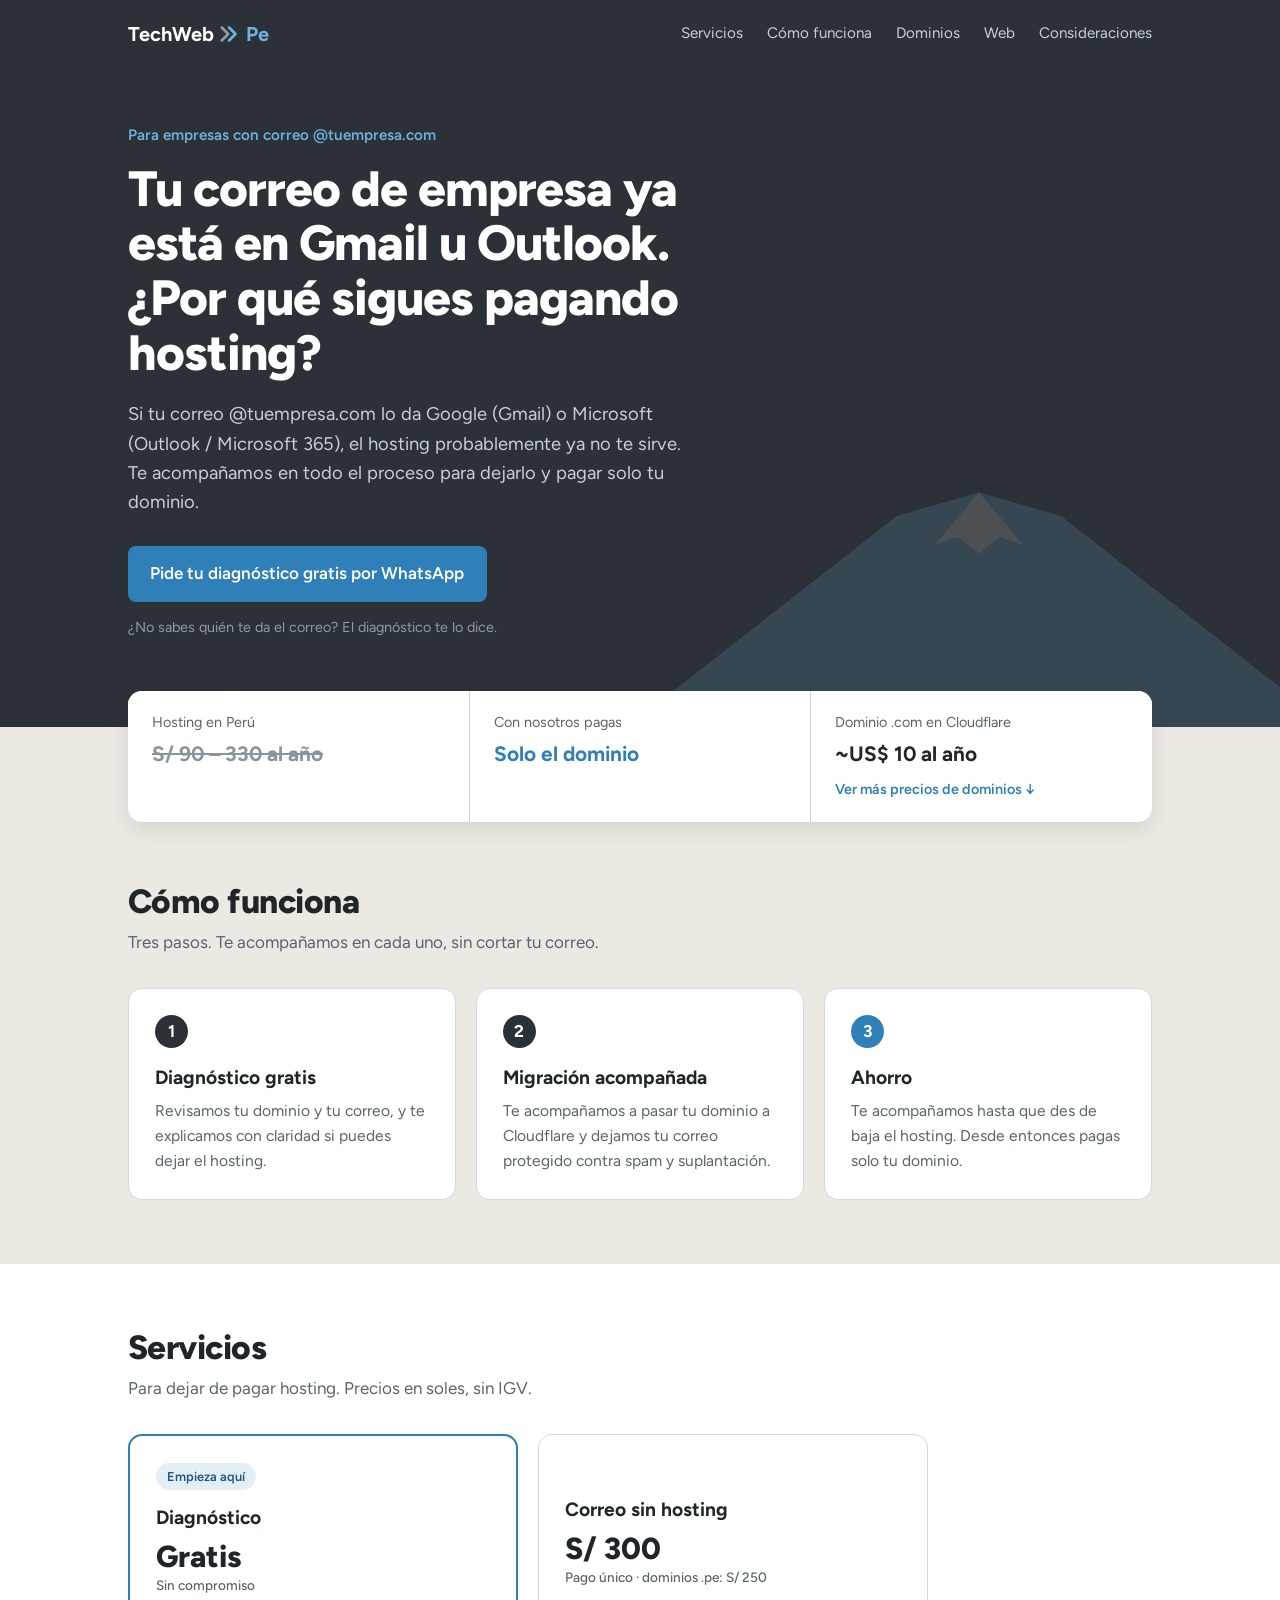
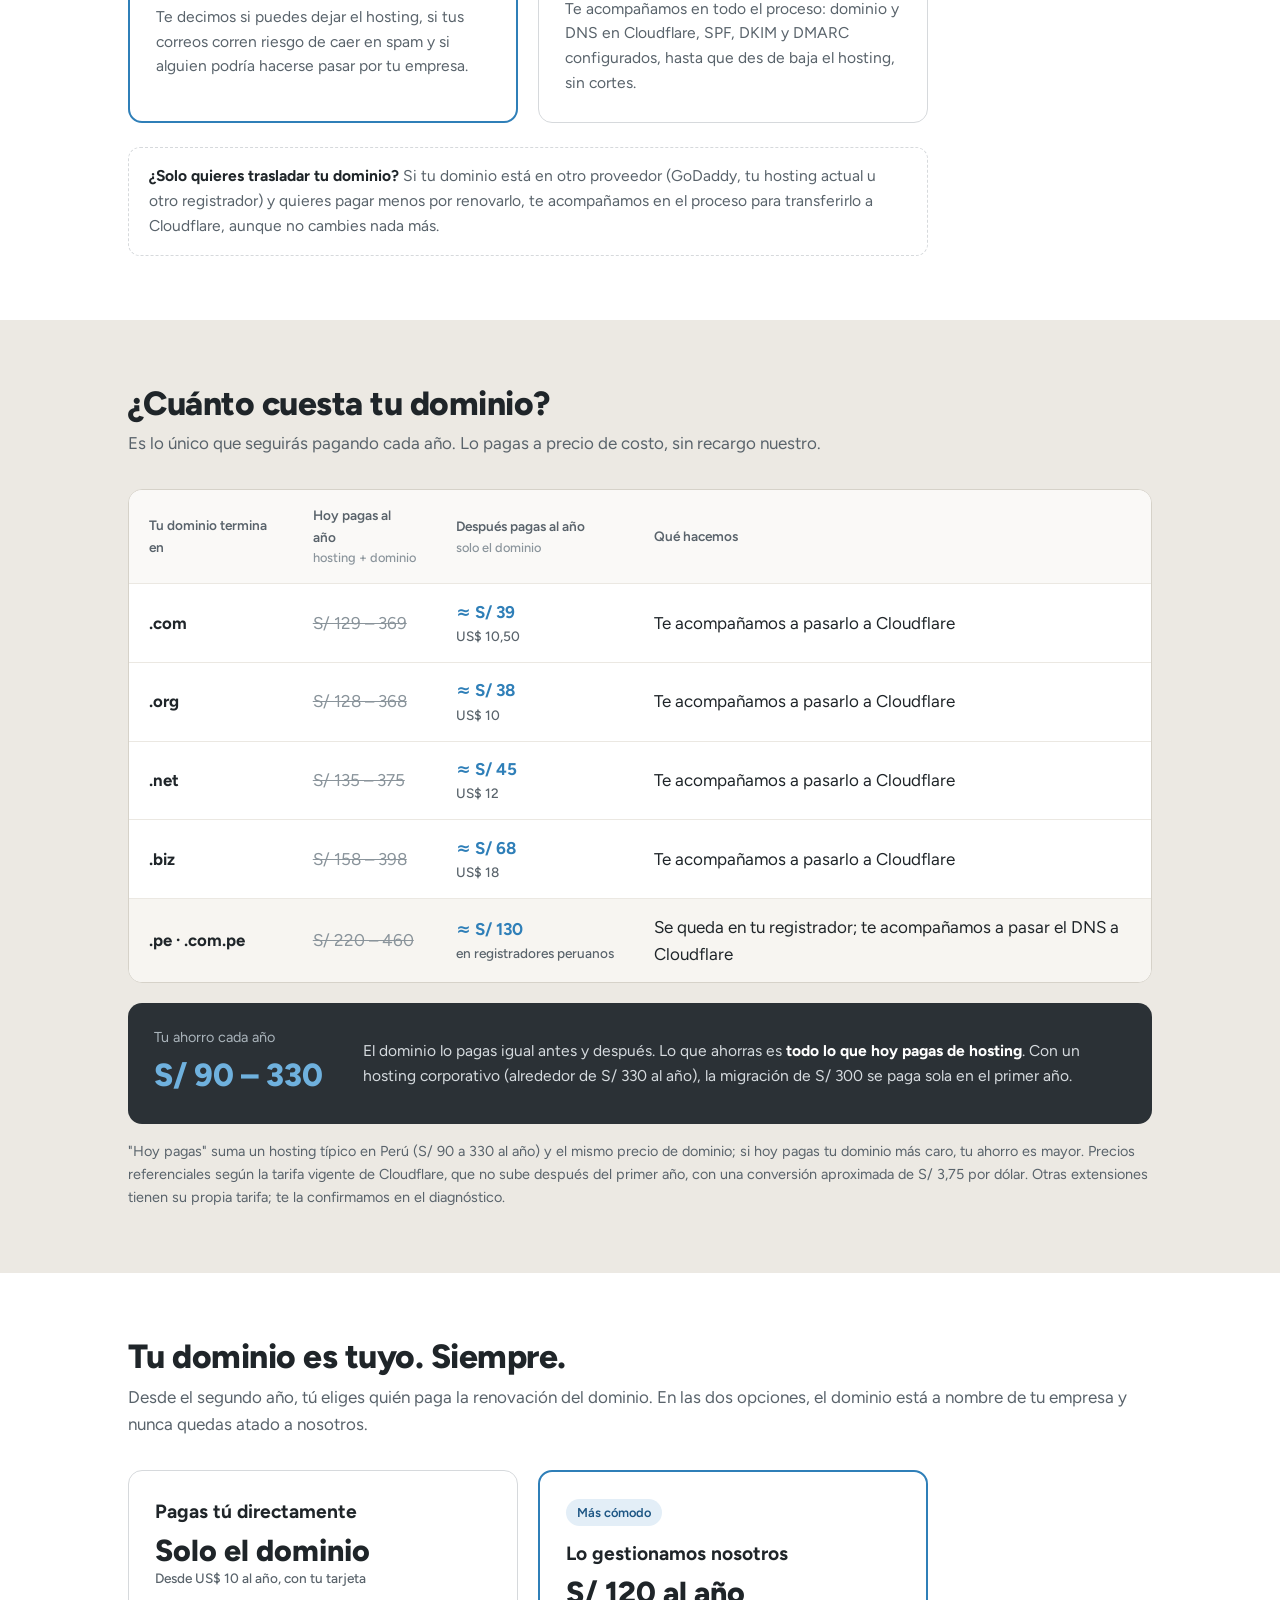
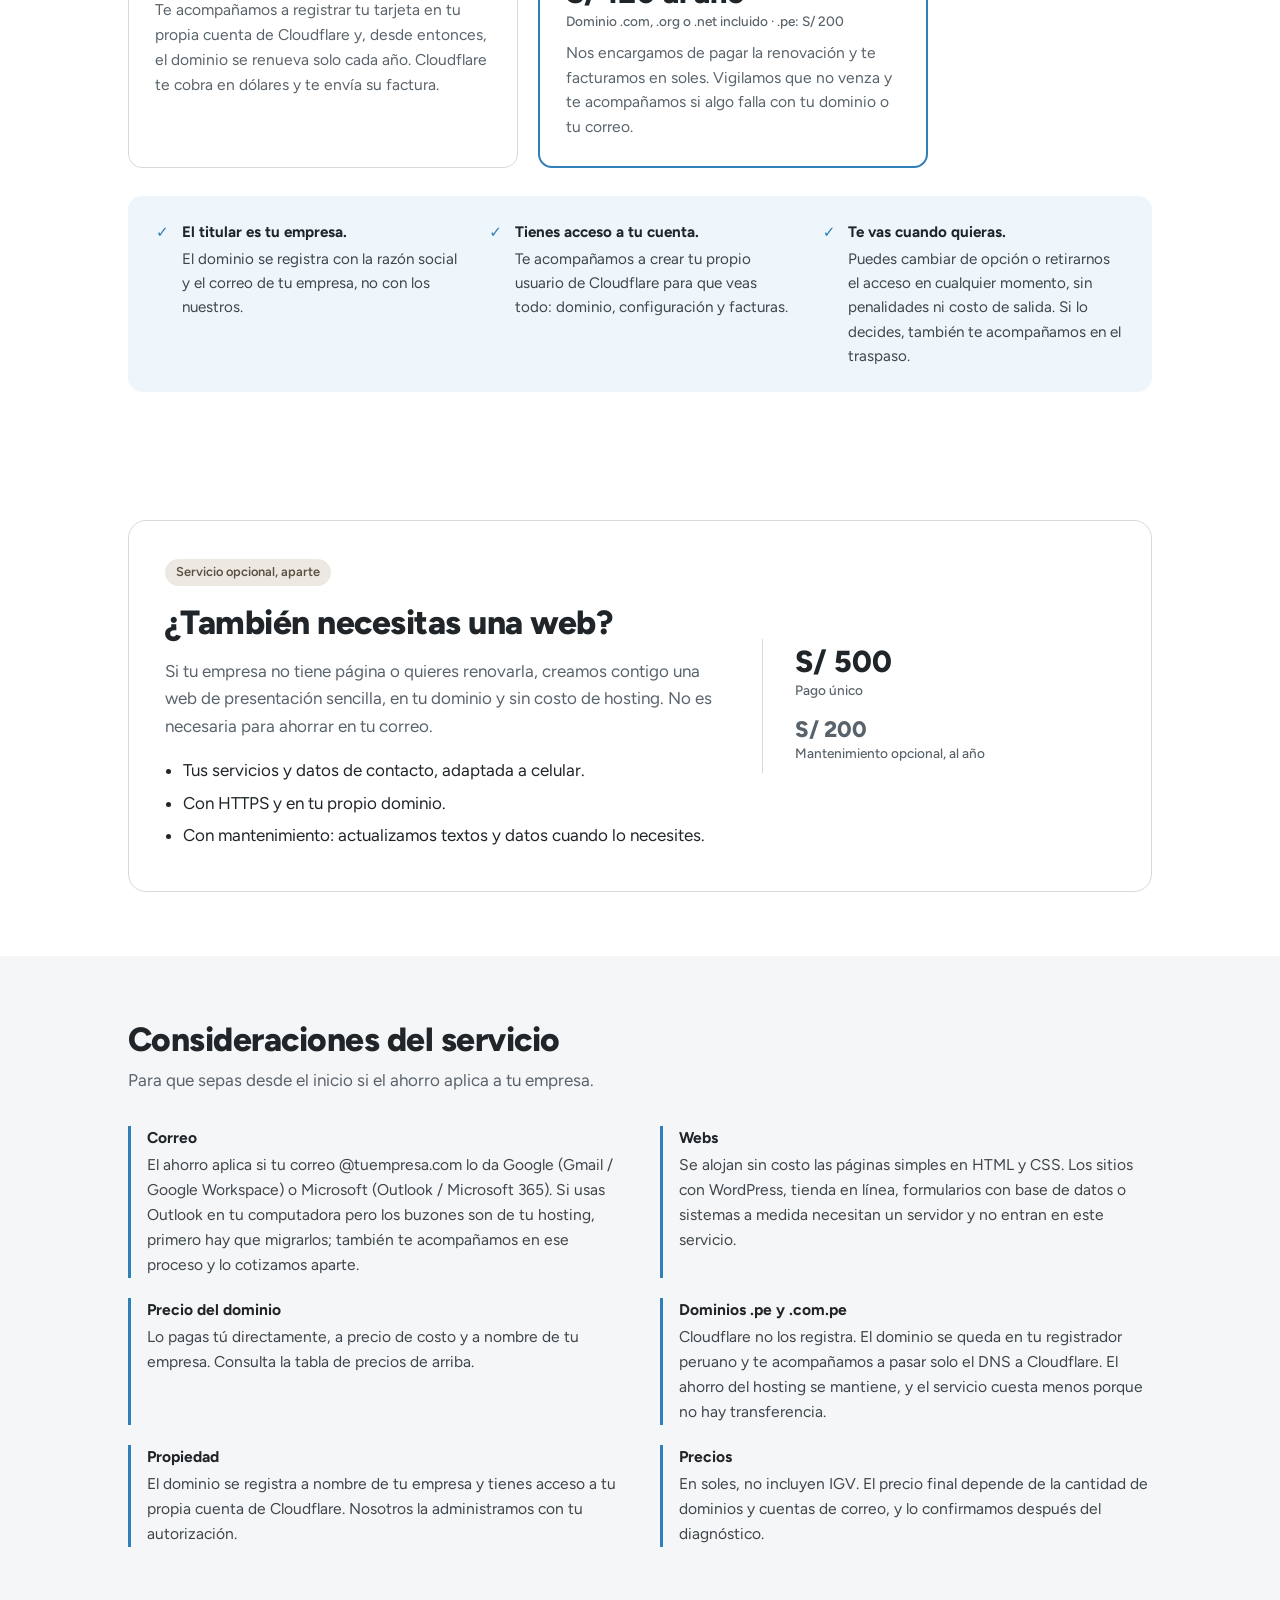
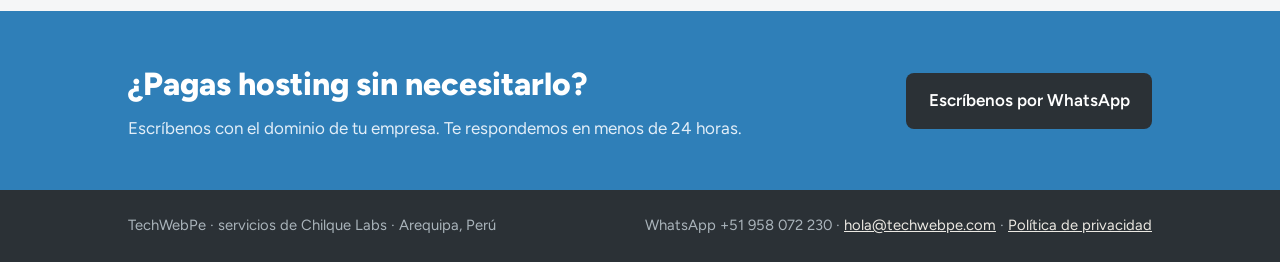
==== commit 3046c267: "Ajustes de diseño para celular" ====
--- a/index.html
+++ b/index.html
@@ -87,11 +87,11 @@
         <table class="tabla-dominios">
           <thead><tr><th>Tu dominio termina en</th><th>Hoy pagas al año<small>hosting + dominio</small></th><th>Después pagas al año<small>solo el dominio</small></th><th>Qué hacemos</th></tr></thead>
           <tbody>
-            <tr><td>.com</td><td class="hoy">S/ 129 – 369</td><td class="precio-dom">≈ S/ 39<small>US$ 10,50</small></td><td>Te acompañamos a pasarlo a Cloudflare</td></tr>
-            <tr><td>.org</td><td class="hoy">S/ 128 – 368</td><td class="precio-dom">≈ S/ 38<small>US$ 10</small></td><td>Te acompañamos a pasarlo a Cloudflare</td></tr>
-            <tr><td>.net</td><td class="hoy">S/ 135 – 375</td><td class="precio-dom">≈ S/ 45<small>US$ 12</small></td><td>Te acompañamos a pasarlo a Cloudflare</td></tr>
-            <tr><td>.biz</td><td class="hoy">S/ 158 – 398</td><td class="precio-dom">≈ S/ 68<small>US$ 18</small></td><td>Te acompañamos a pasarlo a Cloudflare</td></tr>
-            <tr class="pe"><td>.pe · .com.pe</td><td class="hoy">S/ 220 – 460</td><td class="precio-dom">≈ S/ 130<small>en registradores peruanos</small></td><td>Se queda en tu registrador; te acompañamos a pasar el DNS a Cloudflare</td></tr>
+            <tr><td>.com</td><td class="hoy"><span class="etq">Hoy pagas: </span><s>S/ 129 – 369</s></td><td class="precio-dom">≈ S/ 39<small>US$ 10,50</small></td><td>Te acompañamos a pasarlo a Cloudflare</td></tr>
+            <tr><td>.org</td><td class="hoy"><span class="etq">Hoy pagas: </span><s>S/ 128 – 368</s></td><td class="precio-dom">≈ S/ 38<small>US$ 10</small></td><td>Te acompañamos a pasarlo a Cloudflare</td></tr>
+            <tr><td>.net</td><td class="hoy"><span class="etq">Hoy pagas: </span><s>S/ 135 – 375</s></td><td class="precio-dom">≈ S/ 45<small>US$ 12</small></td><td>Te acompañamos a pasarlo a Cloudflare</td></tr>
+            <tr><td>.biz</td><td class="hoy"><span class="etq">Hoy pagas: </span><s>S/ 158 – 398</s></td><td class="precio-dom">≈ S/ 68<small>US$ 18</small></td><td>Te acompañamos a pasarlo a Cloudflare</td></tr>
+            <tr class="pe"><td>.pe · .com.pe</td><td class="hoy"><span class="etq">Hoy pagas: </span><s>S/ 220 – 460</s></td><td class="precio-dom">≈ S/ 130<small>en registradores peruanos</small></td><td>Se queda en tu registrador; te acompañamos a pasar el DNS a Cloudflare</td></tr>
           </tbody>
         </table>
       </div>
--- a/estilo.css
+++ b/estilo.css
@@ -40,7 +40,7 @@
 .nota { margin: 0.9rem 0 0; color: #8f9aa2; font-size: 0.9rem; }
 
 .franja { background: var(--sillar); }
-.cifras { display: grid; grid-template-columns: repeat(3, minmax(0, 1fr)); gap: 1px; background: var(--sillar-borde); border-radius: 14px; overflow: hidden; transform: translateY(-2.25rem); box-shadow: 0 6px 20px rgba(43, 49, 54, 0.12); }
+.cifras { margin: 0; display: grid; grid-template-columns: repeat(3, minmax(0, 1fr)); gap: 1px; background: var(--sillar-borde); border-radius: 14px; overflow: hidden; transform: translateY(-2.25rem); box-shadow: 0 6px 20px rgba(43, 49, 54, 0.12); }
 .cifras div { background: var(--blanco); padding: 1.25rem 1.5rem; }
 .cifras dt { font-size: 0.9rem; color: var(--tinta-suave); }
 .cifras dd { margin: 0.2rem 0 0; font-size: 1.3rem; font-weight: 700; }
@@ -95,7 +95,7 @@
 .libertad li::before { content: "✓"; position: absolute; left: 0; top: 0; color: var(--cielo); font-weight: 800; }
 .libertad b { display: block; color: var(--tinta); margin-bottom: 0.15rem; }
 .tabla-dominios th small { display: block; font-weight: 500; font-size: 0.8rem; color: #8a949b; }
-.tabla-dominios td.hoy { color: #8a949b; text-decoration: line-through; white-space: nowrap; }
+.tabla-dominios td.hoy { color: #8a949b; white-space: nowrap; }
 .transferencia { margin: 1.5rem 0 0; max-width: 50rem; padding: 1rem 1.25rem; border: 1px dashed var(--regla); border-radius: 12px; font-size: 0.975rem; color: var(--tinta-suave); }
 .transferencia b { color: var(--tinta); }
 .consideraciones { background: var(--gris-claro); }
@@ -127,6 +127,36 @@
 }
 @media (max-width: 30rem) { .contenedor { padding: 0 1.25rem; } }
 
+/* Celular: tabla de dominios como tarjetas y ajustes de espacio */
+.etq { display: none; }
+@media (max-width: 40rem) {
+  .portada .misti { display: none; }
+  .portada .contenedor { padding-top: 2.25rem; padding-bottom: 4rem; }
+  .seccion { padding: 2.75rem 0; }
+  .franja .seccion { padding-top: 0.75rem; }
+  .tarjeta { padding: 1.25rem; }
+  .cifras div { padding: 0.9rem 1.1rem; }
+  .cifras dd { font-size: 1.15rem; }
+  .tabla-dominios thead { display: none; }
+  .tabla-dominios, .tabla-dominios tbody { display: block; }
+  .tabla-dominios tr { display: grid; grid-template-columns: 1fr auto; column-gap: 1rem; row-gap: 0.15rem; padding: 0.9rem 1.1rem; border-bottom: 1px solid #ebe8e2; }
+  .tabla-dominios tr:last-child { border-bottom: 0; }
+  .tabla-dominios td { padding: 0; border: 0; }
+  .tabla-dominios td:nth-child(1) { grid-column: 1; grid-row: 1; }
+  .tabla-dominios td:nth-child(2) { grid-column: 1; grid-row: 2; font-size: 0.875rem; }
+  .tabla-dominios td:nth-child(3) { grid-column: 2; grid-row: 1 / span 2; text-align: right; align-self: center; }
+  .tabla-dominios td:nth-child(4) { grid-column: 1 / -1; grid-row: 3; margin-top: 0.35rem; font-size: 0.85rem; color: var(--tinta-suave); }
+  .etq { display: inline; }
+  .tabla-dominios tr { grid-template-columns: minmax(0, 1fr) minmax(0, 8.5rem); }
+  .tabla-dominios td.precio-dom { white-space: normal; }
+  .tabla-dominios tr.pe { background: #f7f5f1; }
+  .tabla-dominios tr.pe td { background: transparent; }
+  .ahorro-total { padding: 1.25rem; }
+  .web-caja { padding: 1.25rem; }
+  .libertad { padding: 1.25rem; }
+  .final .contenedor { padding-top: 2.25rem; padding-bottom: 2.25rem; }
+}
+
 /* Páginas de texto (política de privacidad) */
 .documento { max-width: 44rem; margin: 0 auto; padding: 3.5rem 2rem 4.5rem; }
 .documento h1 { margin: 0 0 1rem; font-size: clamp(1.8rem, 4vw, 2.4rem); font-weight: 800; line-height: 1.15; }
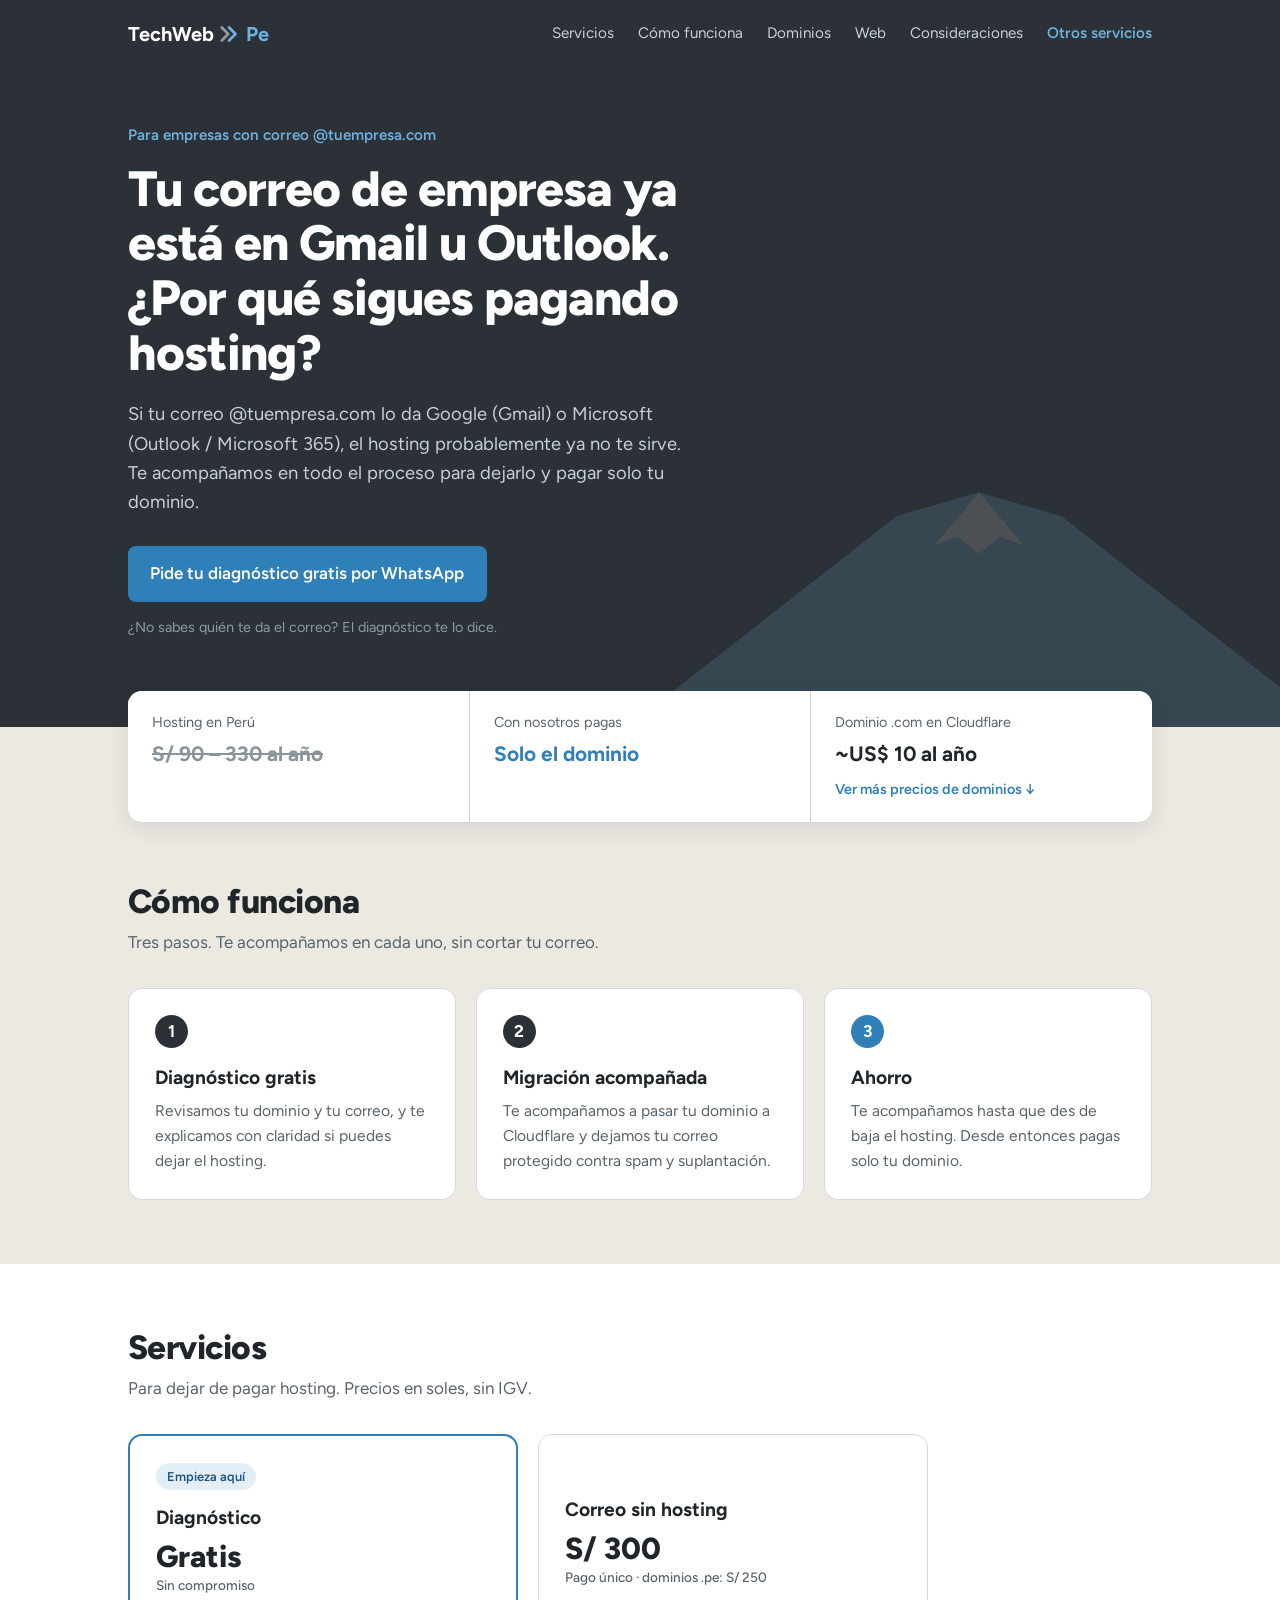
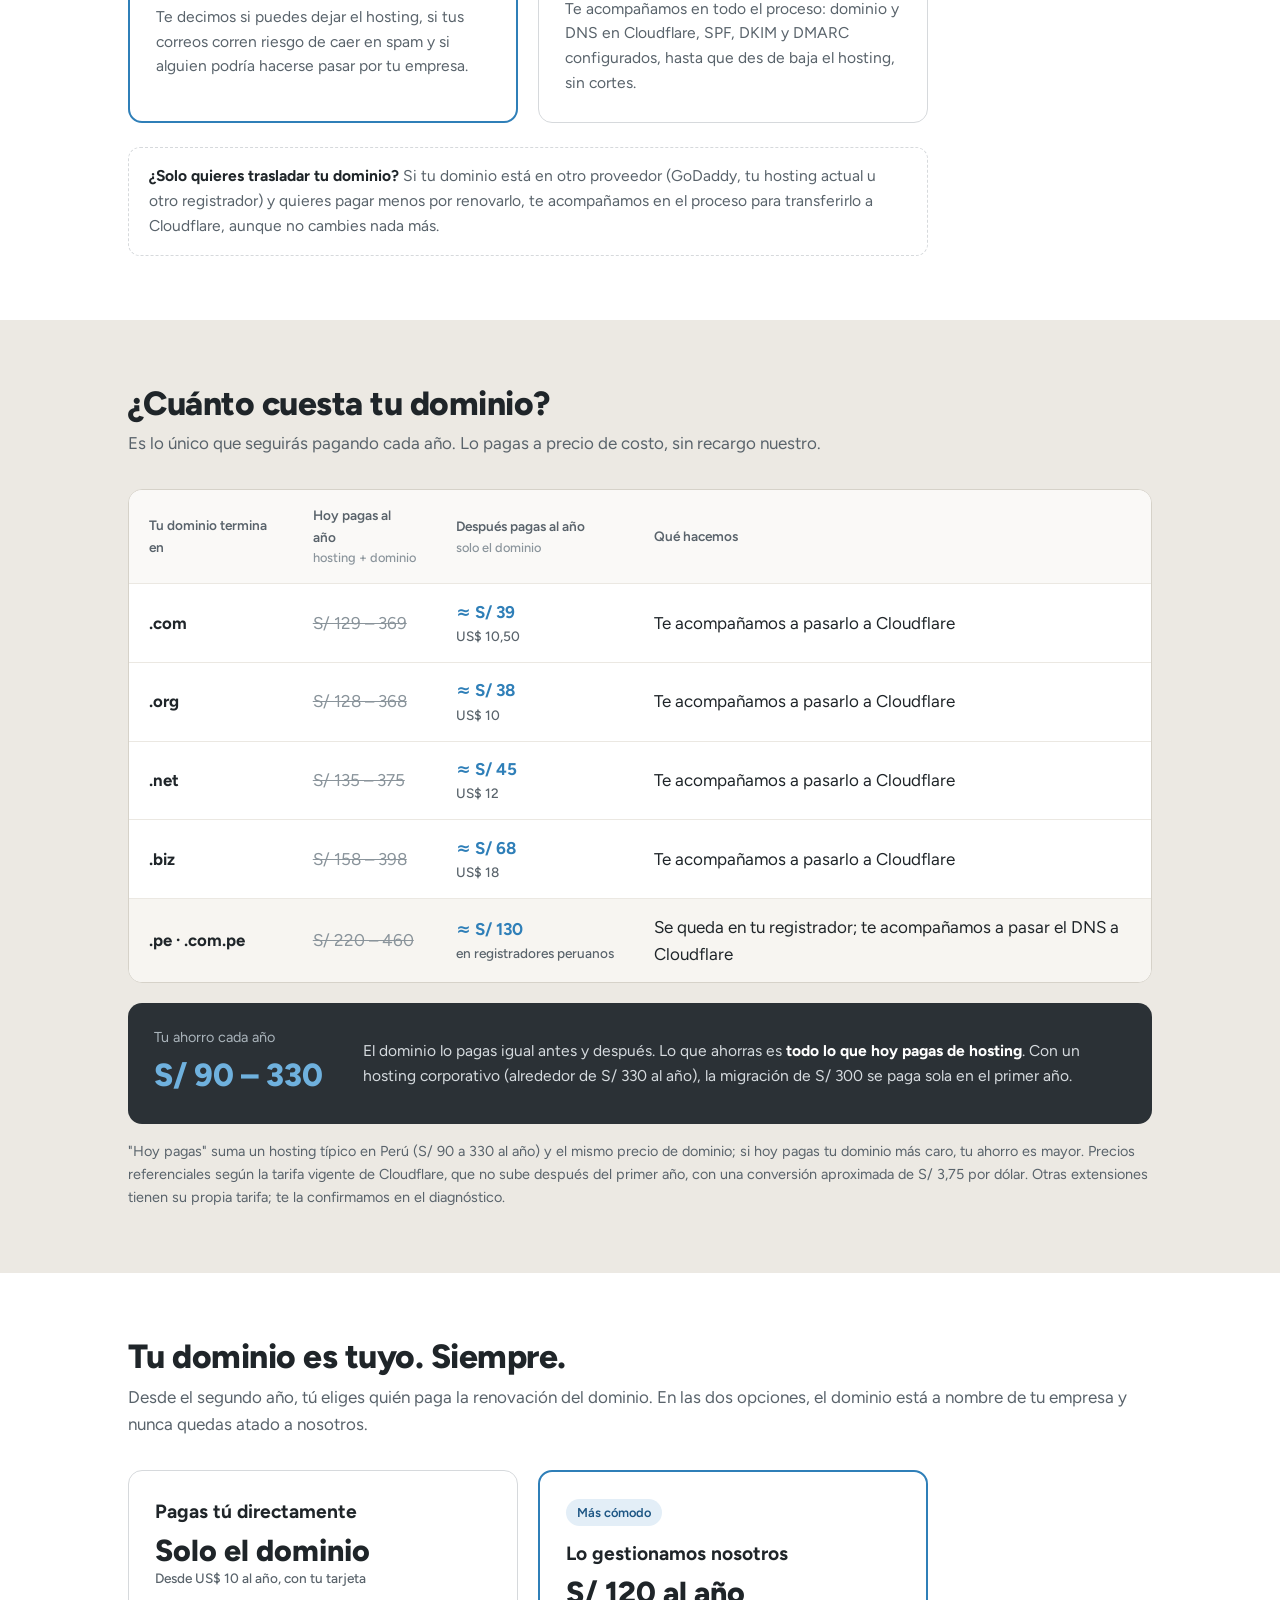
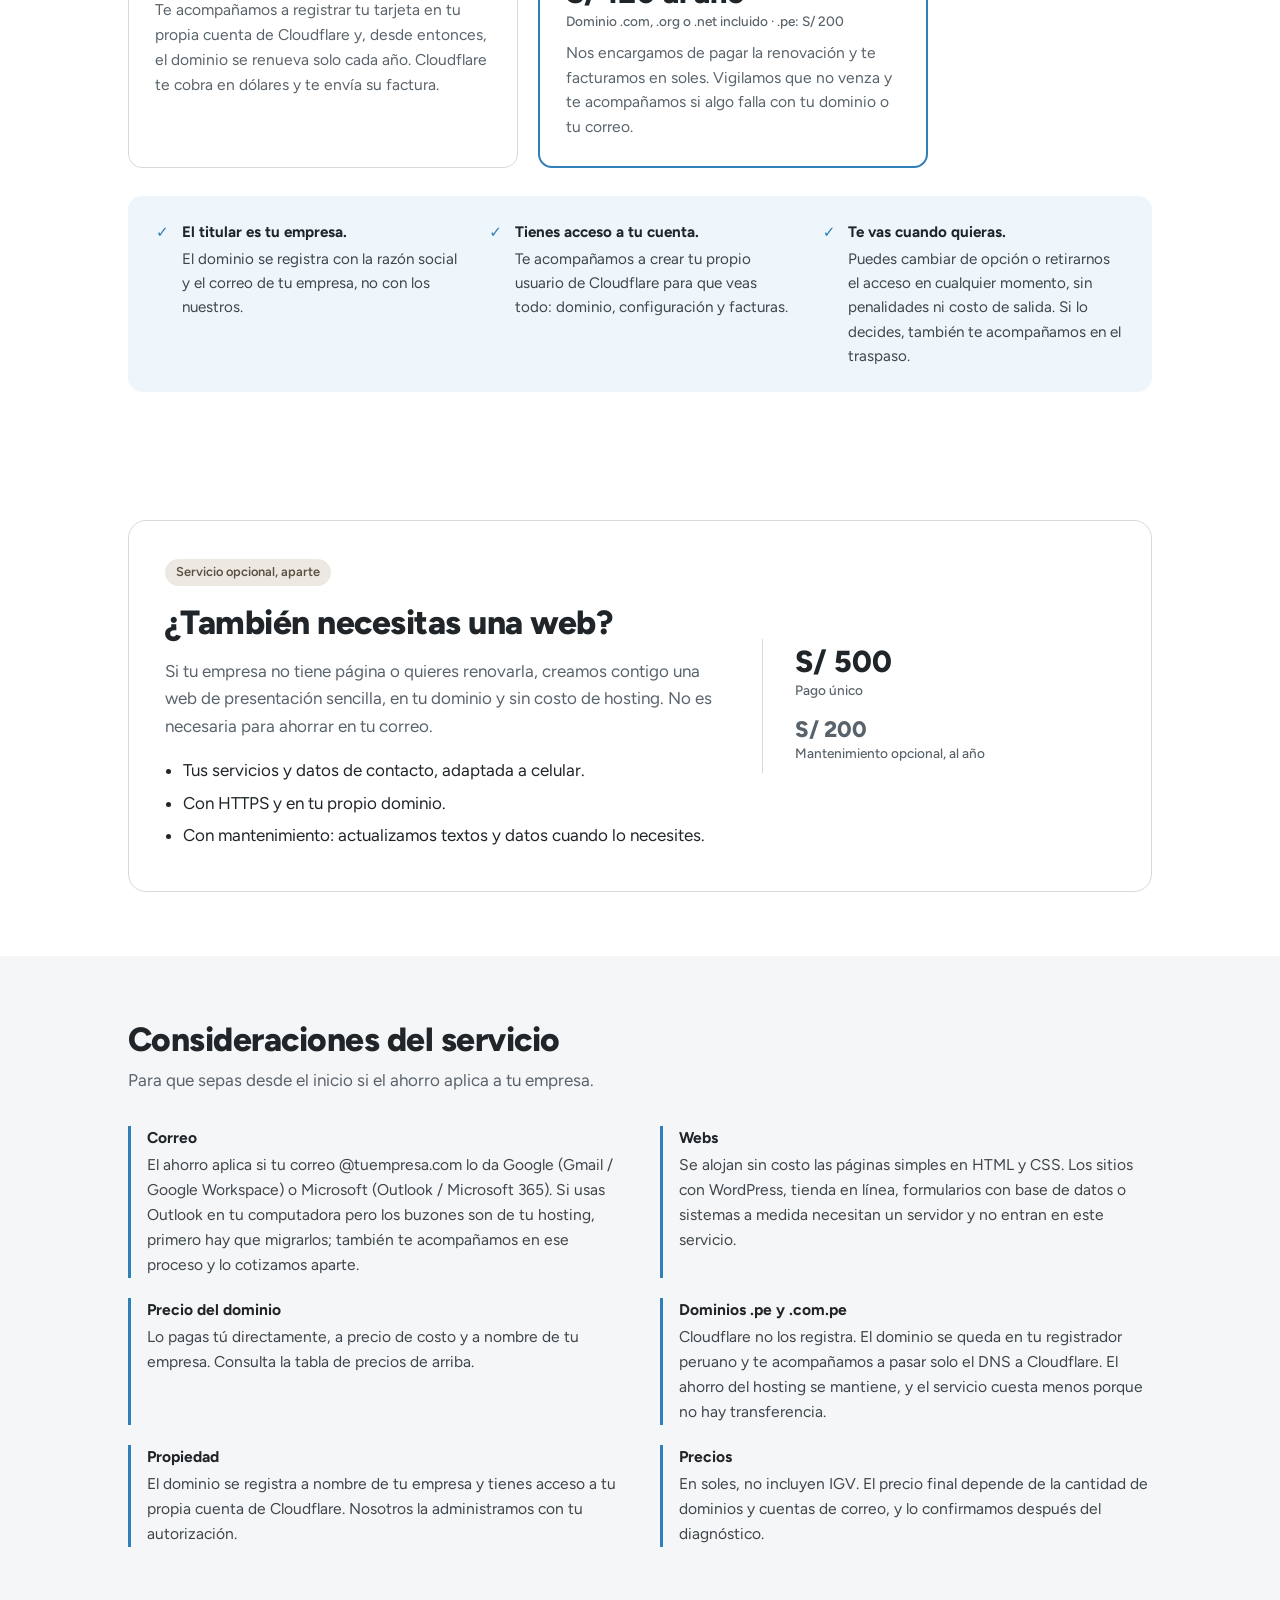
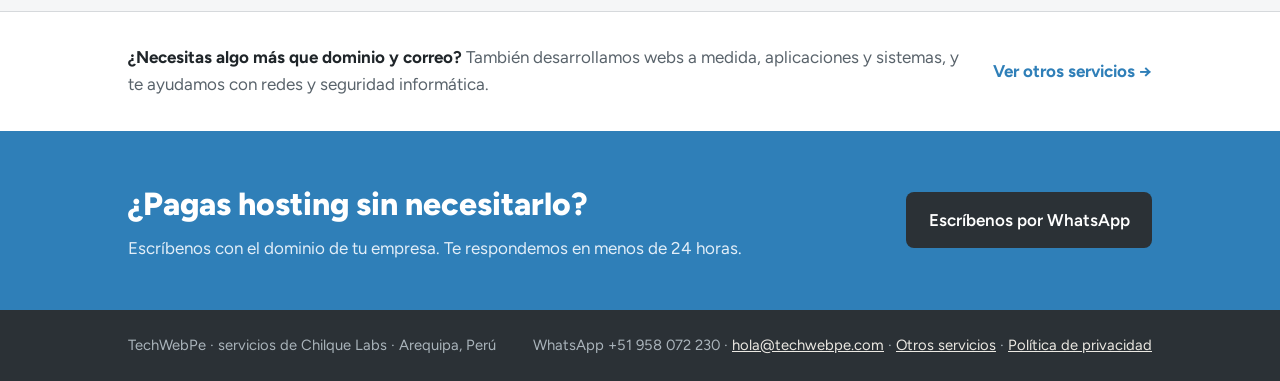
==== commit 0473f049: "SEO, pagina de otros servicios, sitemap y robots" ====
--- a/index.html
+++ b/index.html
@@ -1,14 +1,87 @@
 <!DOCTYPE html>
-<html lang="es">
+<html lang="es-PE">
 <head>
 <meta charset="utf-8">
 <meta name="viewport" content="width=device-width, initial-scale=1, viewport-fit=cover">
-<title>Tu correo de empresa ya está en Gmail u Outlook. ¿Por qué sigues pagando hosting? — TechWebPe</title>
-<meta name="description" content="Si tu correo @tuempresa.com lo da Google (Gmail) o Microsoft (Outlook / Microsoft 365), puedes dejar de pagar hosting y quedarte solo con el dominio. Diagnóstico gratuito y te acompañamos en la migración. Arequipa, Perú.">
+<title>Correo empresarial sin hosting en Perú | TechWebPe</title>
+<meta name="description" content="¿Tu correo @tuempresa.com está en Gmail u Outlook? Deja de pagar hosting y paga solo tu dominio. Te acompañamos en la migración. Diagnóstico gratis.">
 <meta name="robots" content="index, follow">
+<meta name="author" content="TechWebPe · Chilque Labs">
 <meta name="theme-color" content="#2b3136">
 <link rel="canonical" href="https://techwebpe.com/">
 <link rel="icon" href="logo.svg" type="image/svg+xml">
+<link rel="apple-touch-icon" href="logo.png">
+
+<meta property="og:type" content="website">
+<meta property="og:locale" content="es_PE">
+<meta property="og:site_name" content="TechWebPe">
+<meta property="og:url" content="https://techwebpe.com/">
+<meta property="og:title" content="Correo empresarial sin hosting en Perú | TechWebPe">
+<meta property="og:description" content="Deja de pagar hosting y paga solo tu dominio. Te acompañamos en la migración. Diagnóstico gratis.">
+<meta property="og:image" content="https://techwebpe.com/og-image.png">
+<meta property="og:image:width" content="1200">
+<meta property="og:image:height" content="630">
+<meta property="og:image:alt" content="TechWebPe: deja de pagar hosting, paga solo tu dominio">
+<meta name="twitter:card" content="summary_large_image">
+<meta name="twitter:title" content="Correo empresarial sin hosting en Perú | TechWebPe">
+<meta name="twitter:description" content="Deja de pagar hosting y paga solo tu dominio. Diagnóstico gratis.">
+<meta name="twitter:image" content="https://techwebpe.com/og-image.png">
+
+<script type="application/ld+json">
+{
+ "@context": "https://schema.org",
+ "@type": "ProfessionalService",
+ "name": "TechWebPe",
+ "description": "Gestión de dominios, DNS y correo empresarial para empresas que usan Google Workspace o Microsoft 365: migración sin hosting, configuración de SPF, DKIM y DMARC, y webs simples.",
+ "url": "https://techwebpe.com/",
+ "logo": "https://techwebpe.com/logo.png",
+ "image": "https://techwebpe.com/og-image.png",
+ "telephone": "+51958072230",
+ "email": "hola@techwebpe.com",
+ "priceRange": "S/ 0 – S/ 500",
+ "areaServed": {
+  "@type": "Country",
+  "name": "Perú"
+ },
+ "address": {
+  "@type": "PostalAddress",
+  "addressLocality": "Arequipa",
+  "addressRegion": "Arequipa",
+  "addressCountry": "PE"
+ },
+ "parentOrganization": {
+  "@type": "Organization",
+  "name": "Chilque Labs"
+ },
+ "contactPoint": {
+  "@type": "ContactPoint",
+  "telephone": "+51958072230",
+  "contactType": "customer service",
+  "availableLanguage": "es"
+ },
+ "makesOffer": [
+  {
+   "@type": "Offer",
+   "name": "Diagnóstico de dominio y correo",
+   "price": "0",
+   "priceCurrency": "PEN"
+  },
+  {
+   "@type": "Offer",
+   "name": "Correo sin hosting (migración acompañada)",
+   "price": "300",
+   "priceCurrency": "PEN"
+  },
+  {
+   "@type": "Offer",
+   "name": "Web simple",
+   "price": "500",
+   "priceCurrency": "PEN"
+  }
+ ]
+}
+</script>
+
 <link rel="preconnect" href="https://fonts.googleapis.com">
 <link rel="preconnect" href="https://fonts.gstatic.com" crossorigin>
 <link href="https://fonts.googleapis.com/css2?family=Figtree:wght@400;500;600;700;800&display=swap" rel="stylesheet">
@@ -27,6 +100,7 @@
       <a href="#dominios">Dominios</a>
       <a href="#web">Web</a>
       <a href="#consideraciones">Consideraciones</a>
+      <a href="servicios.html" class="menu-destacado">Otros servicios</a>
     </nav>
   </div>
 </header>
@@ -164,6 +238,13 @@
     </div>
   </section>
 
+  <section class="otros">
+    <div class="contenedor">
+      <p><b>¿Necesitas algo más que dominio y correo?</b> También desarrollamos webs a medida, aplicaciones y sistemas, y te ayudamos con redes y seguridad informática.</p>
+      <a class="enlace-flecha" href="servicios.html">Ver otros servicios →</a>
+    </div>
+  </section>
+
   <section class="final">
     <div class="contenedor">
       <div>
@@ -178,7 +259,7 @@
 <footer class="pie">
   <div class="contenedor">
     <p>TechWebPe · servicios de Chilque Labs · Arequipa, Perú</p>
-    <p>WhatsApp +51 958 072 230 · <a href="mailto:hola@techwebpe.com">hola@techwebpe.com</a> · <a href="privacidad.html">Política de privacidad</a></p>
+    <p>WhatsApp +51 958 072 230 · <a href="mailto:hola@techwebpe.com">hola@techwebpe.com</a> · <a href="servicios.html">Otros servicios</a> · <a href="privacidad.html">Política de privacidad</a></p>
   </div>
 </footer>
 
--- a/estilo.css
+++ b/estilo.css
@@ -157,6 +157,17 @@
   .final .contenedor { padding-top: 2.25rem; padding-bottom: 2.25rem; }
 }
 
+/* Enlace a otros servicios */
+.menu a.menu-destacado { color: var(--cielo-claro); font-weight: 600; }
+.otros { background: var(--blanco); border-top: 1px solid var(--regla); }
+.otros .contenedor { display: flex; align-items: center; justify-content: space-between; gap: 1rem 2rem; flex-wrap: wrap; padding-top: 2rem; padding-bottom: 2rem; }
+.otros p { margin: 0; flex: 1 1 28rem; color: var(--tinta-suave); }
+.otros b { color: var(--tinta); }
+.enlace-flecha { font-weight: 700; color: var(--cielo); text-decoration: none; white-space: nowrap; }
+.enlace-flecha:hover { text-decoration: underline; }
+
+.portada.corta .contenedor { padding-bottom: 3.5rem; }
+
 /* Páginas de texto (política de privacidad) */
 .documento { max-width: 44rem; margin: 0 auto; padding: 3.5rem 2rem 4.5rem; }
 .documento h1 { margin: 0 0 1rem; font-size: clamp(1.8rem, 4vw, 2.4rem); font-weight: 800; line-height: 1.15; }
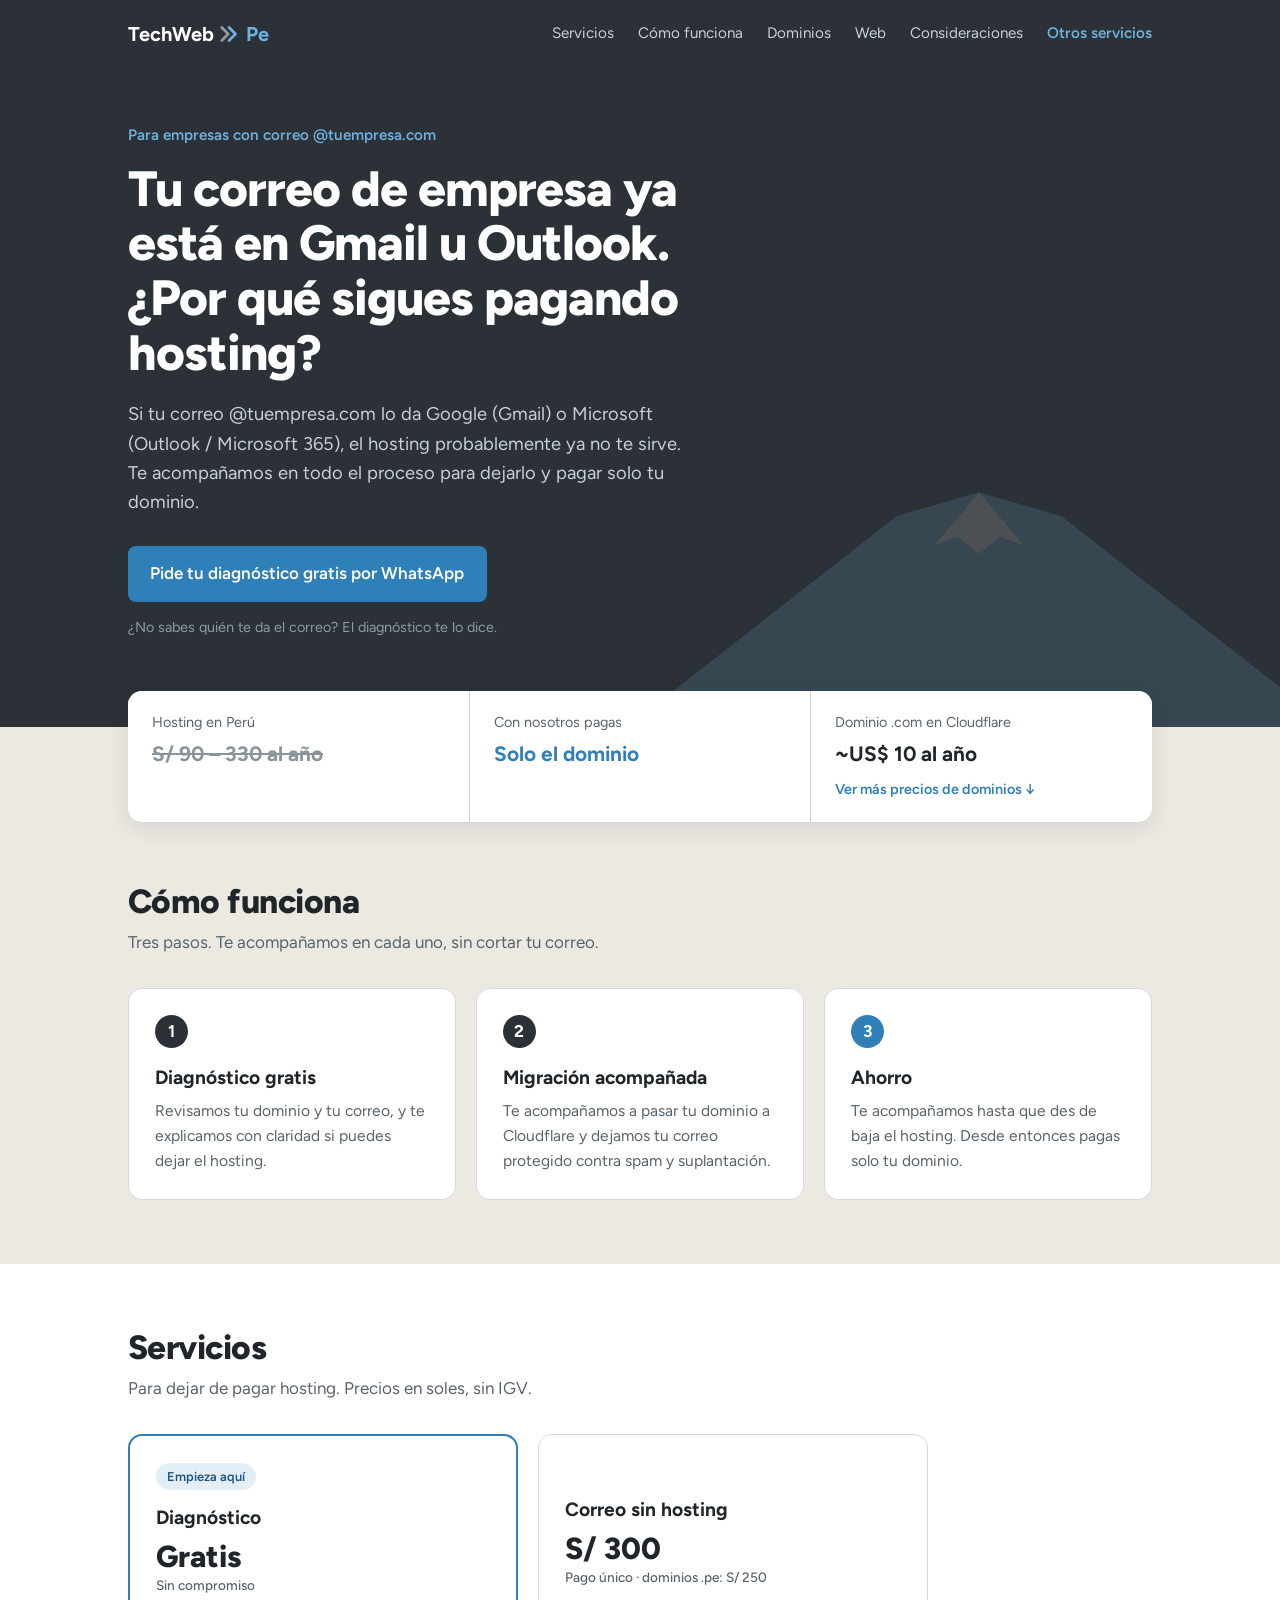
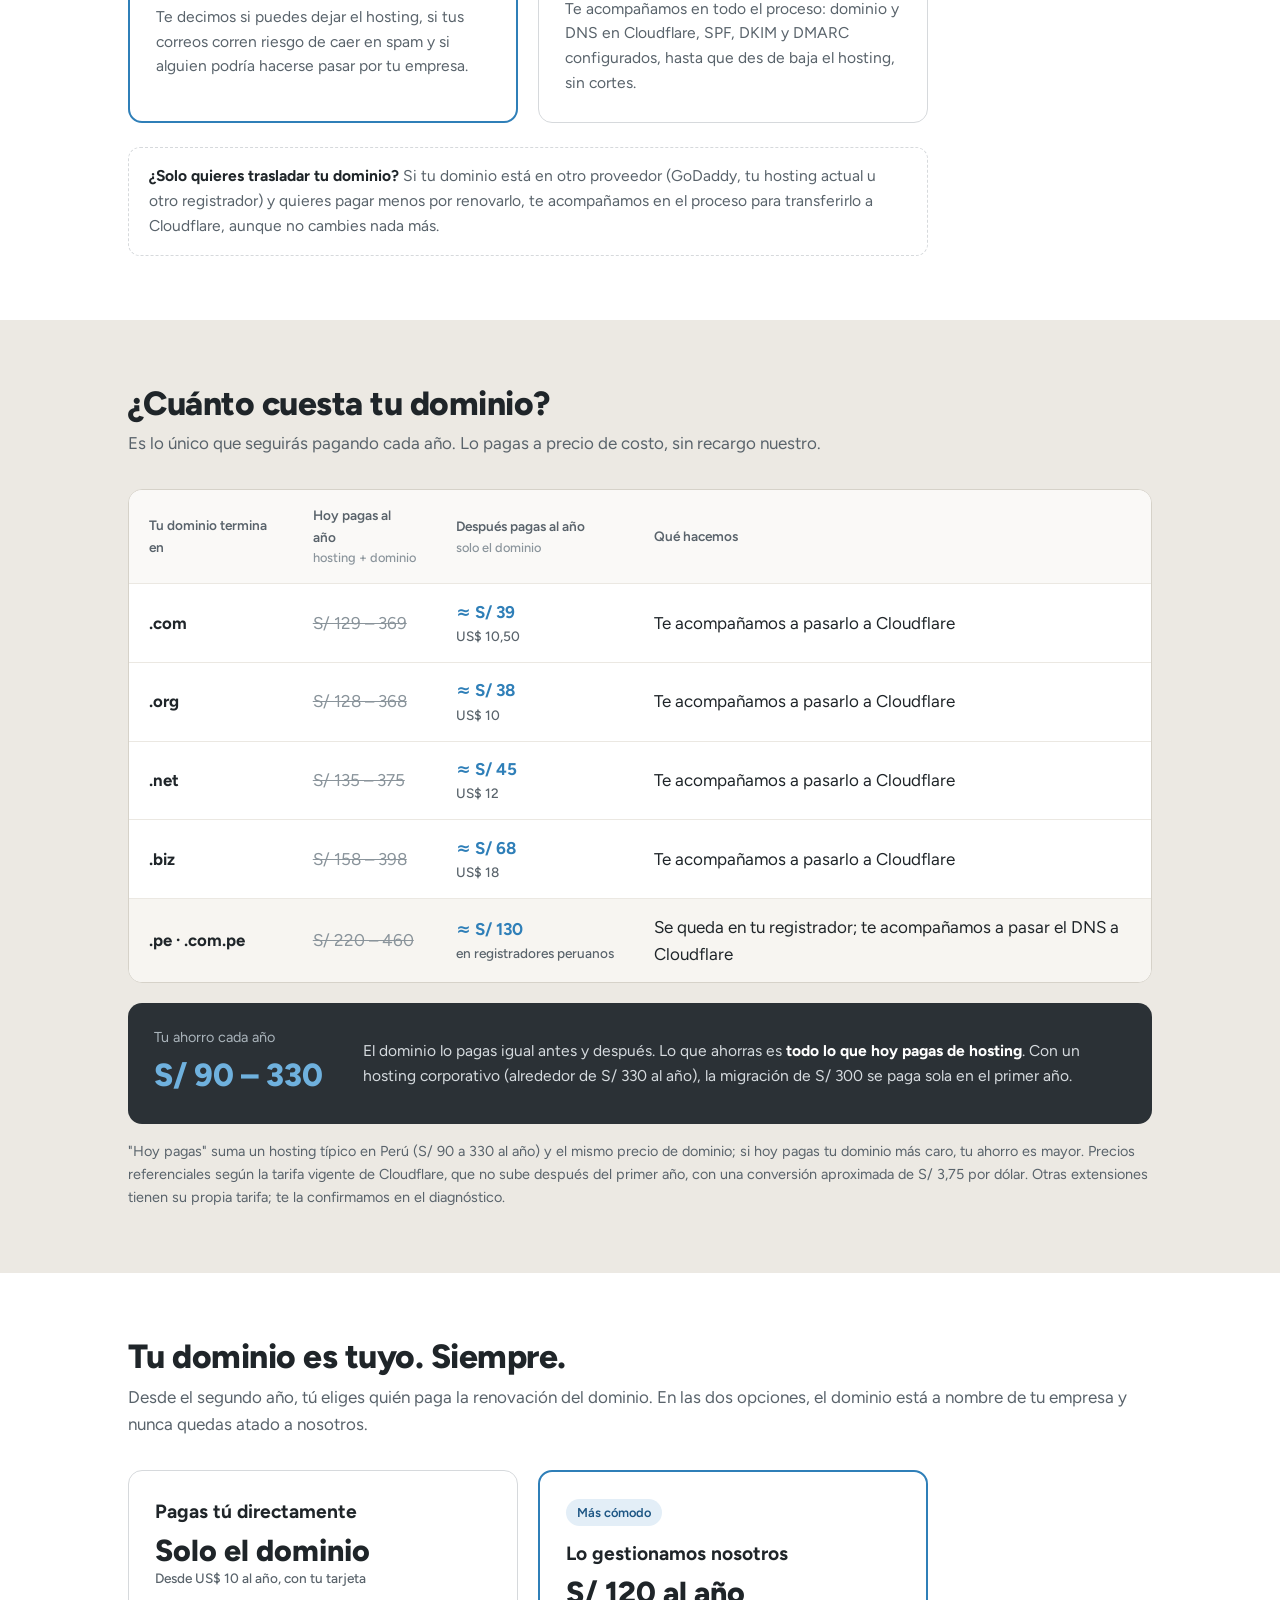
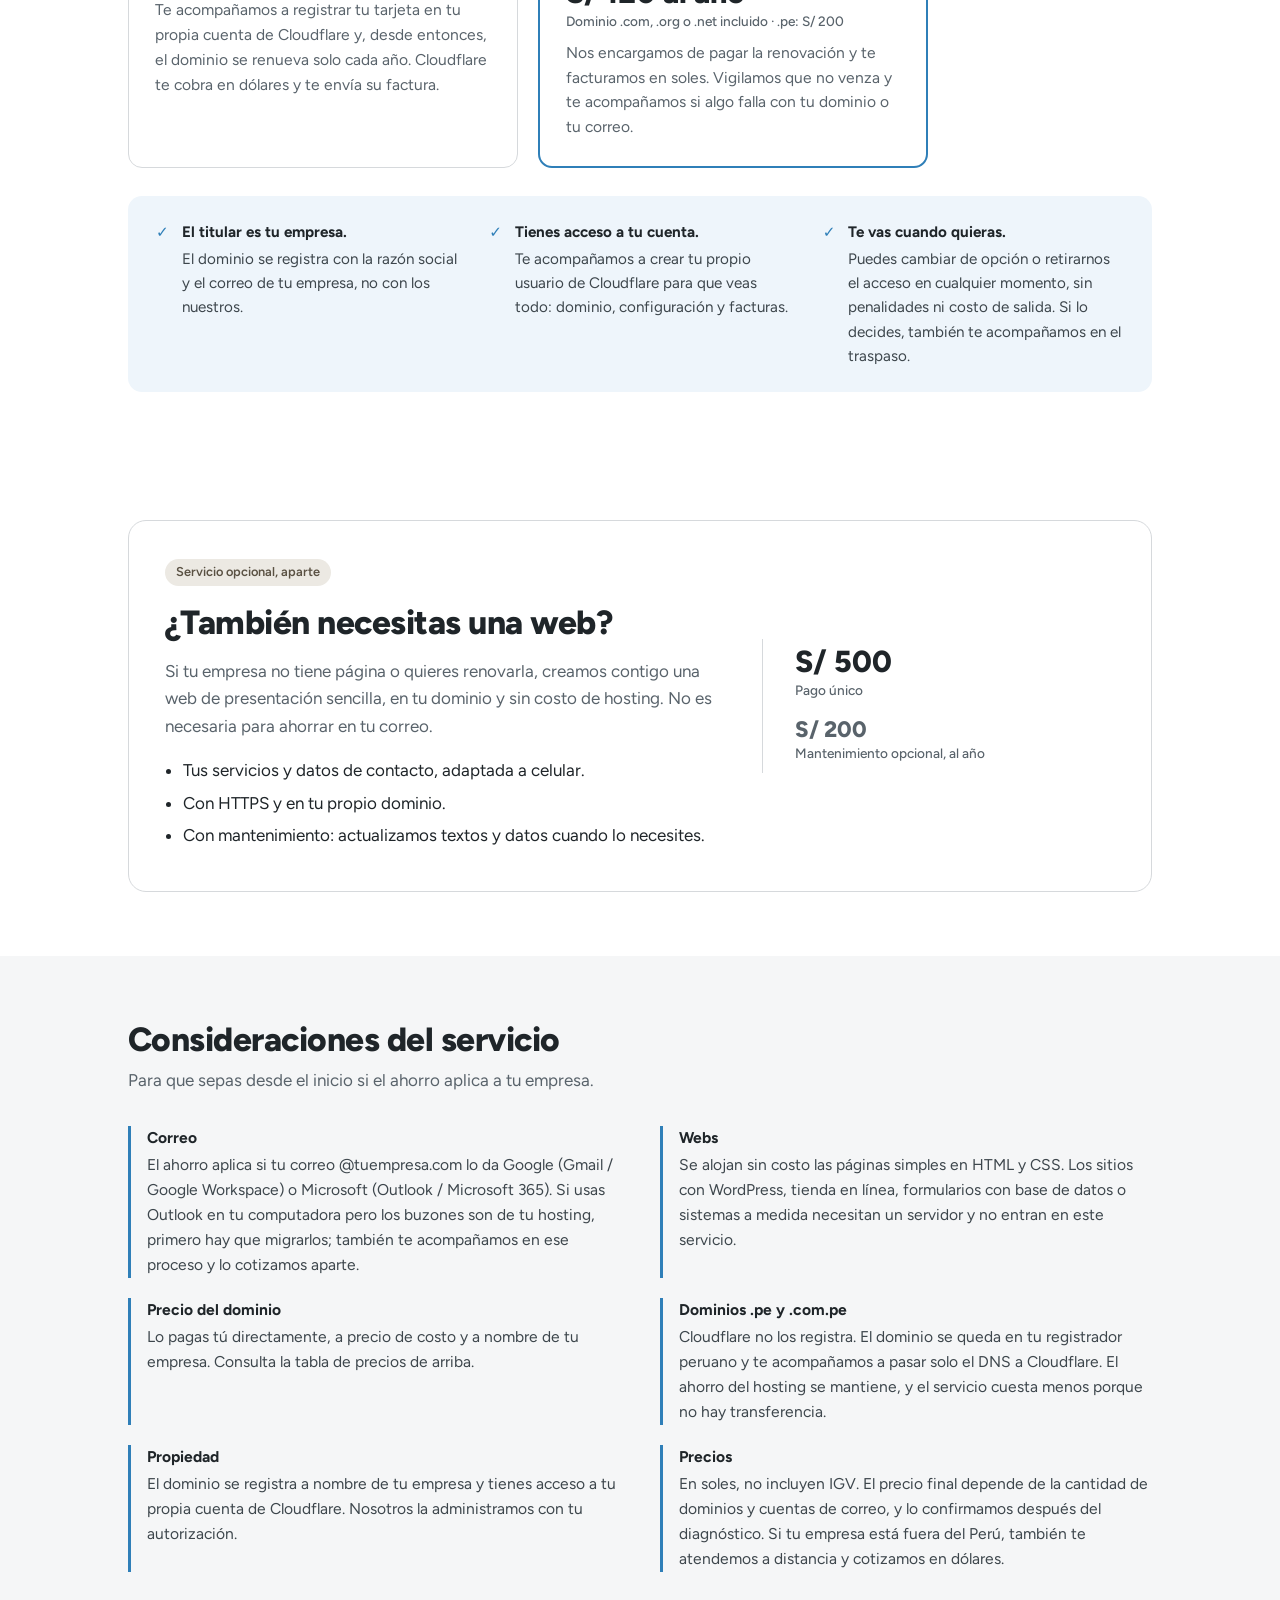
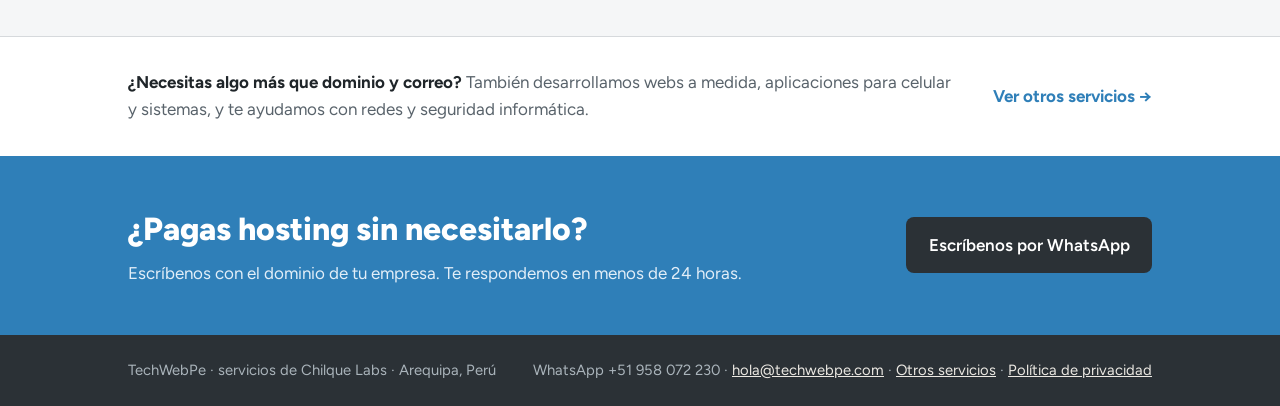
==== commit 459dcf69: "Apps para celular y atencion fuera del Peru" ====
--- a/index.html
+++ b/index.html
@@ -39,10 +39,7 @@
  "telephone": "+51958072230",
  "email": "hola@techwebpe.com",
  "priceRange": "S/ 0 – S/ 500",
- "areaServed": {
-  "@type": "Country",
-  "name": "Perú"
- },
+ "areaServed": [{"@type": "Country", "name": "Perú"}, {"@type": "Place", "name": "Latinoamérica"}],
  "address": {
   "@type": "PostalAddress",
   "addressLocality": "Arequipa",
@@ -233,14 +230,14 @@
         <li><b>Precio del dominio</b>Lo pagas tú directamente, a precio de costo y a nombre de tu empresa. Consulta la tabla de precios de arriba.</li>
         <li><b>Dominios .pe y .com.pe</b>Cloudflare no los registra. El dominio se queda en tu registrador peruano y te acompañamos a pasar solo el DNS a Cloudflare. El ahorro del hosting se mantiene, y el servicio cuesta menos porque no hay transferencia.</li>
         <li><b>Propiedad</b>El dominio se registra a nombre de tu empresa y tienes acceso a tu propia cuenta de Cloudflare. Nosotros la administramos con tu autorización.</li>
-        <li><b>Precios</b>En soles, no incluyen IGV. El precio final depende de la cantidad de dominios y cuentas de correo, y lo confirmamos después del diagnóstico.</li>
+        <li><b>Precios</b>En soles, no incluyen IGV. El precio final depende de la cantidad de dominios y cuentas de correo, y lo confirmamos después del diagnóstico. Si tu empresa está fuera del Perú, también te atendemos a distancia y cotizamos en dólares.</li>
       </ul>
     </div>
   </section>
 
   <section class="otros">
     <div class="contenedor">
-      <p><b>¿Necesitas algo más que dominio y correo?</b> También desarrollamos webs a medida, aplicaciones y sistemas, y te ayudamos con redes y seguridad informática.</p>
+      <p><b>¿Necesitas algo más que dominio y correo?</b> También desarrollamos webs a medida, aplicaciones para celular y sistemas, y te ayudamos con redes y seguridad informática.</p>
       <a class="enlace-flecha" href="servicios.html">Ver otros servicios →</a>
     </div>
   </section>
